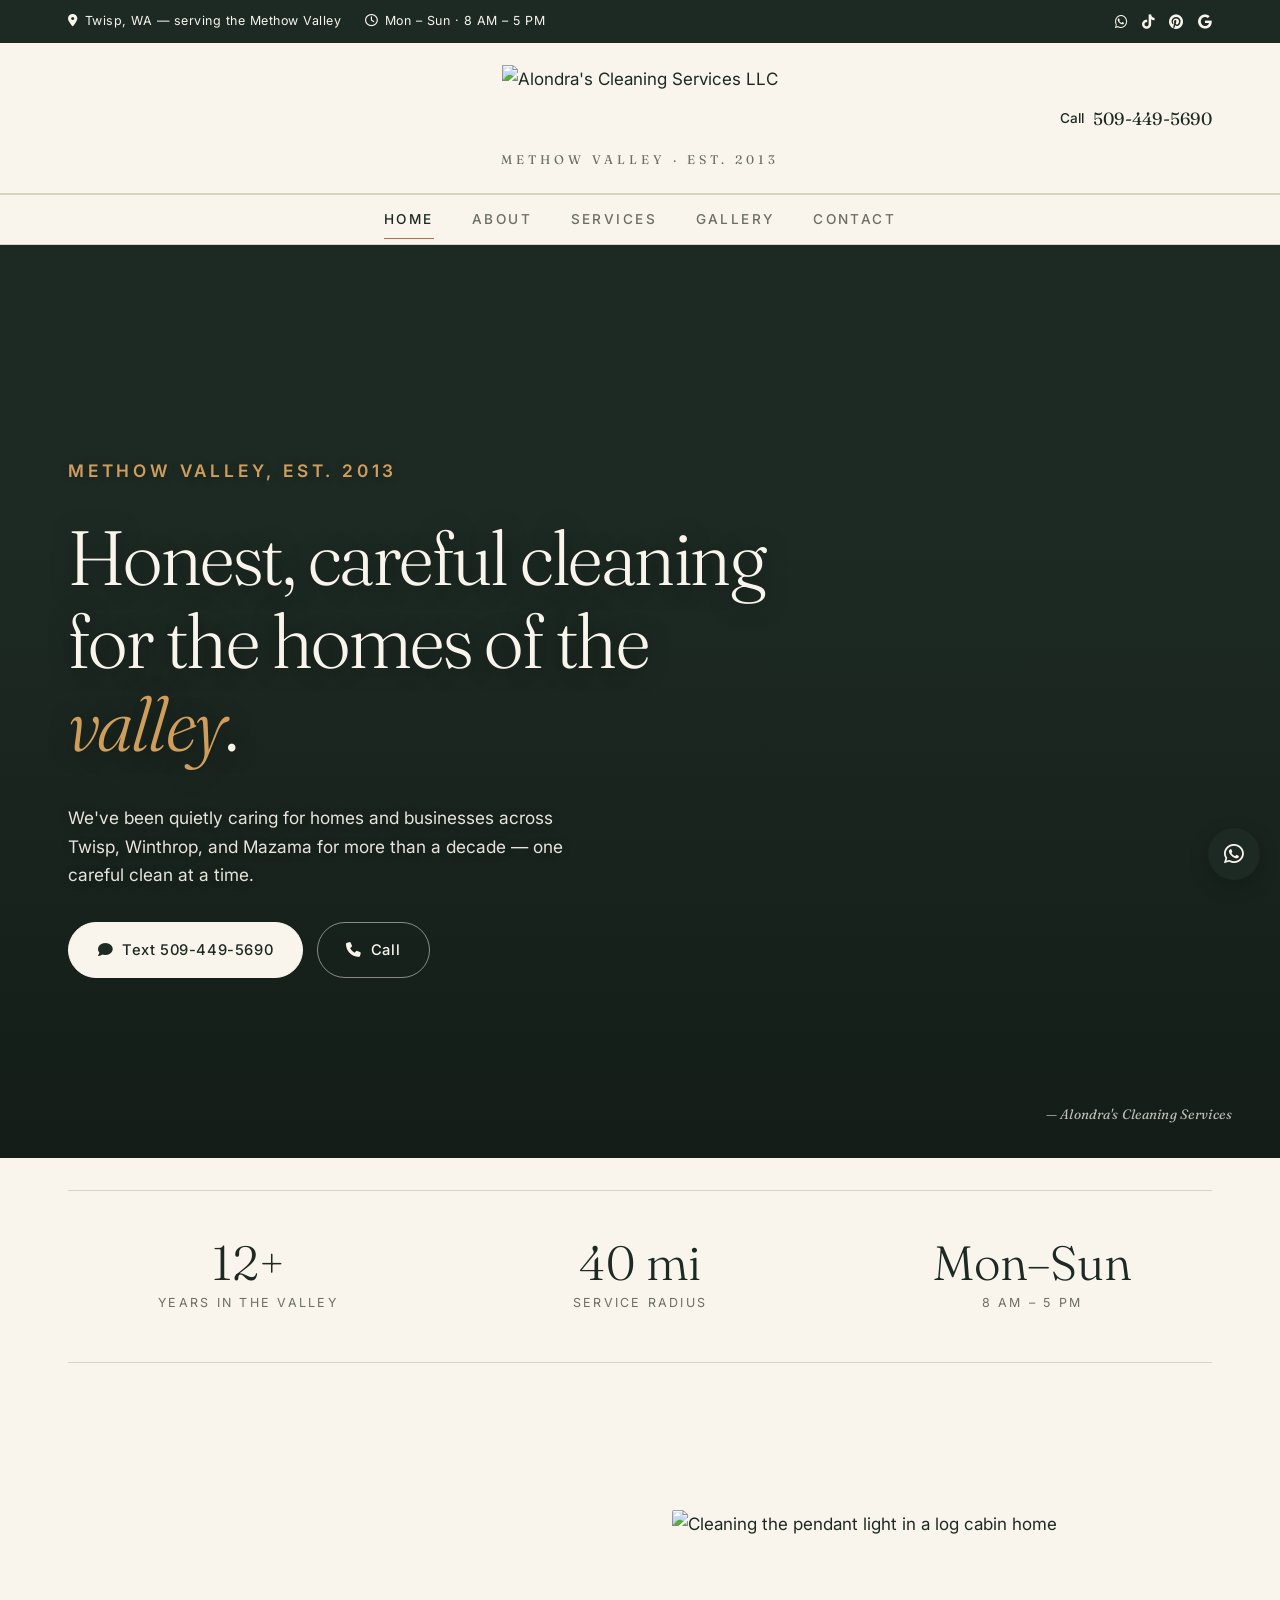
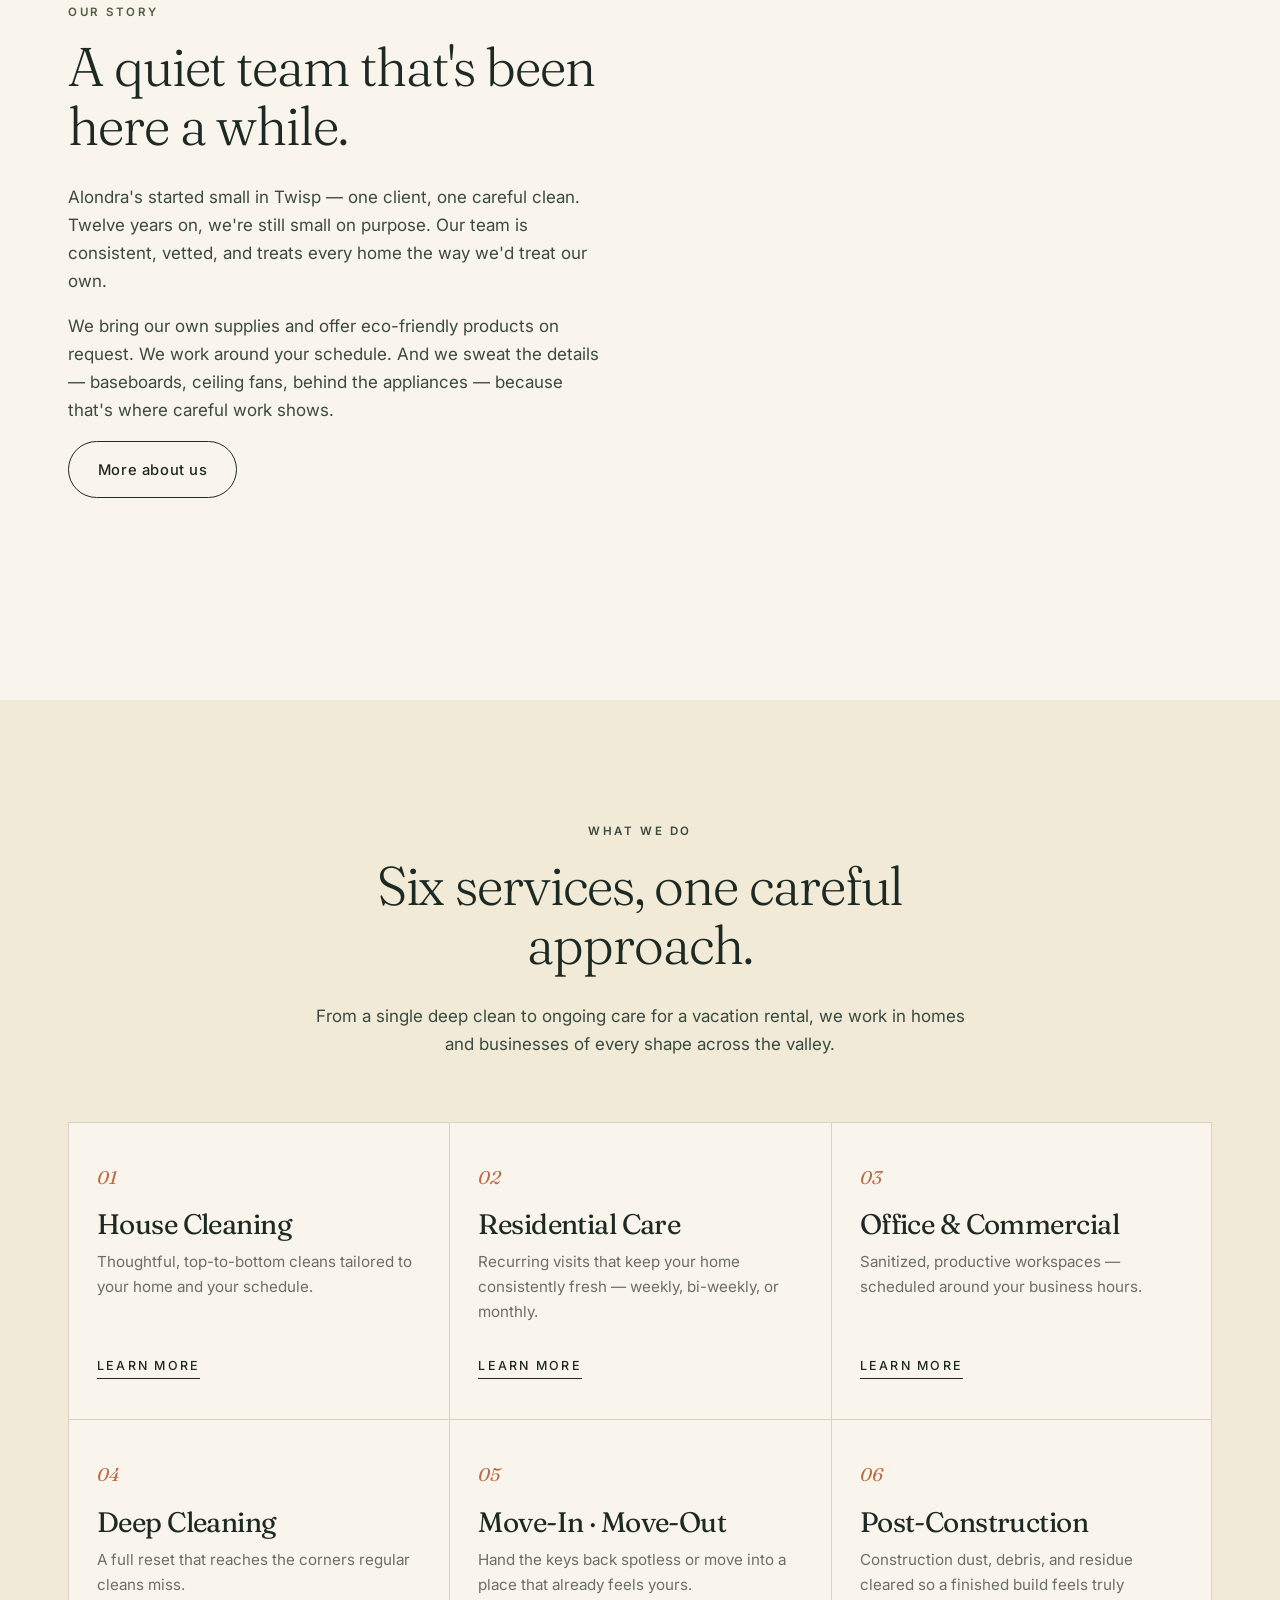
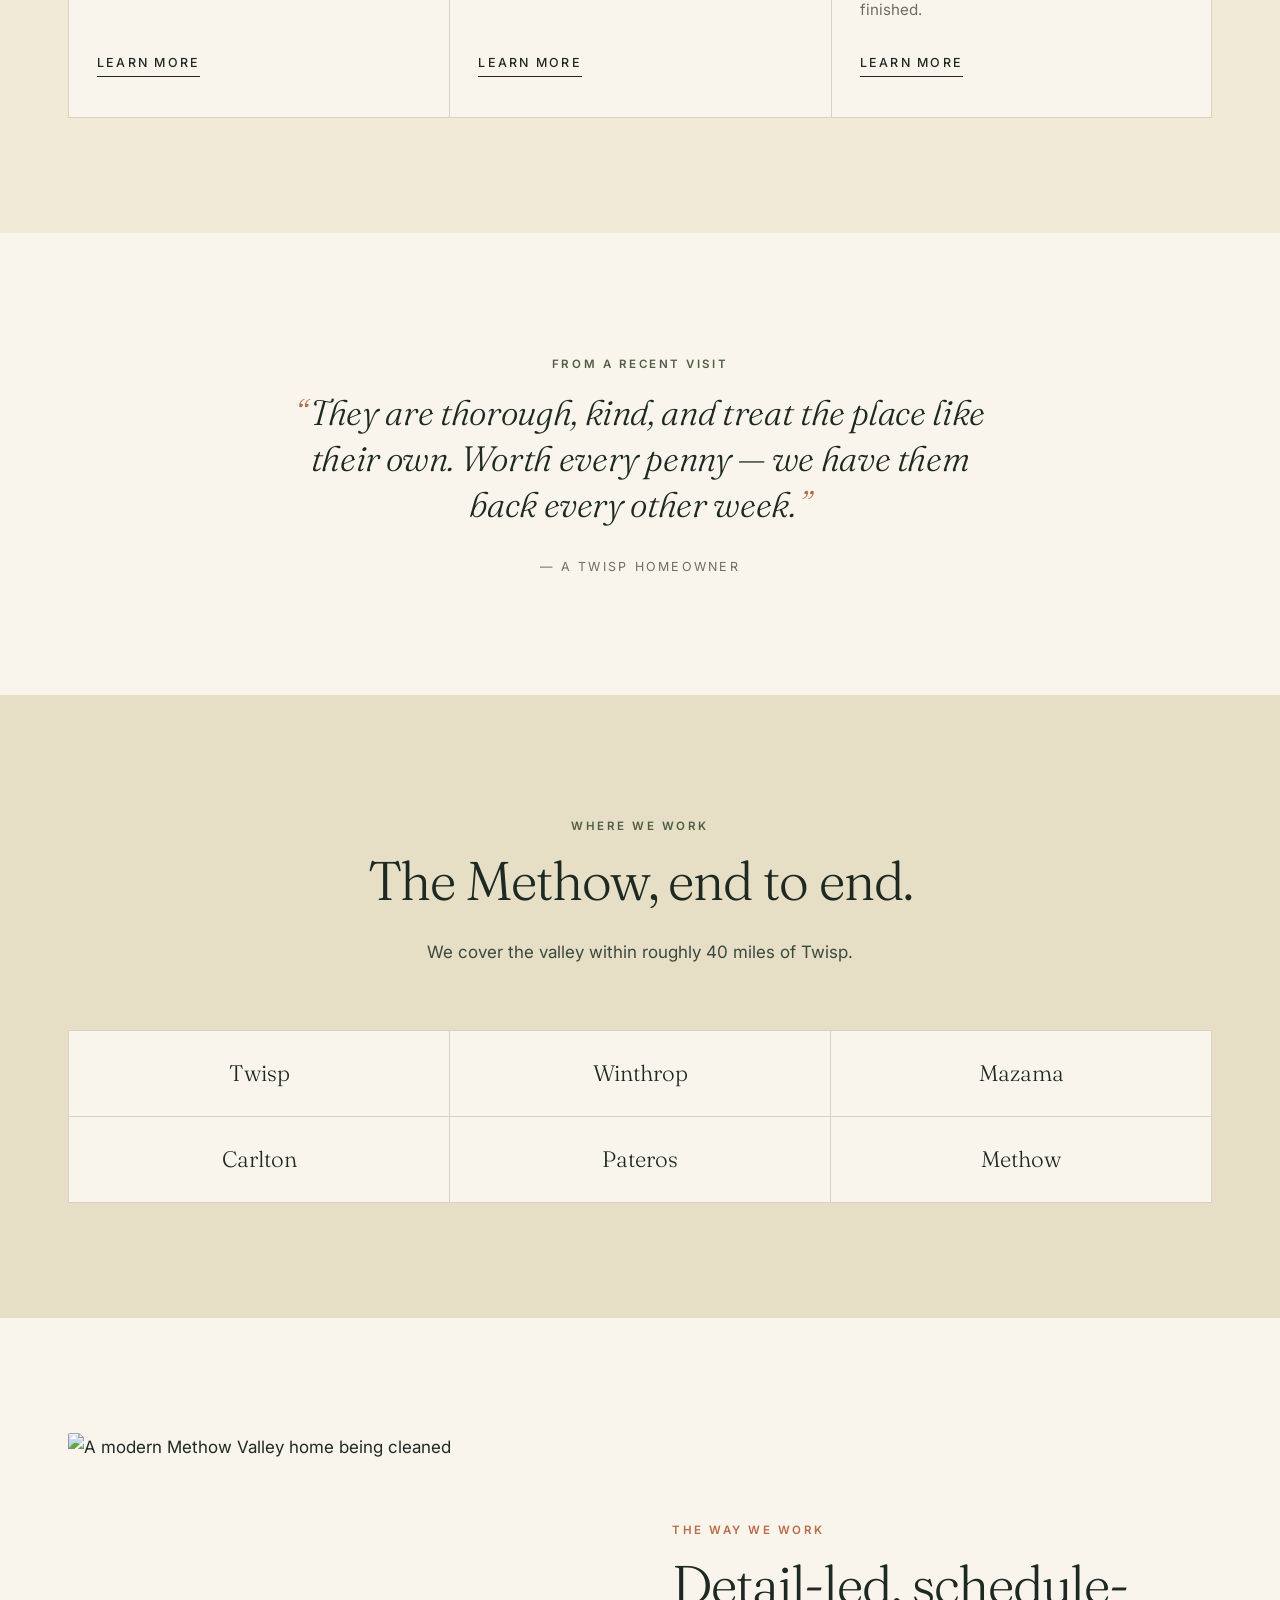
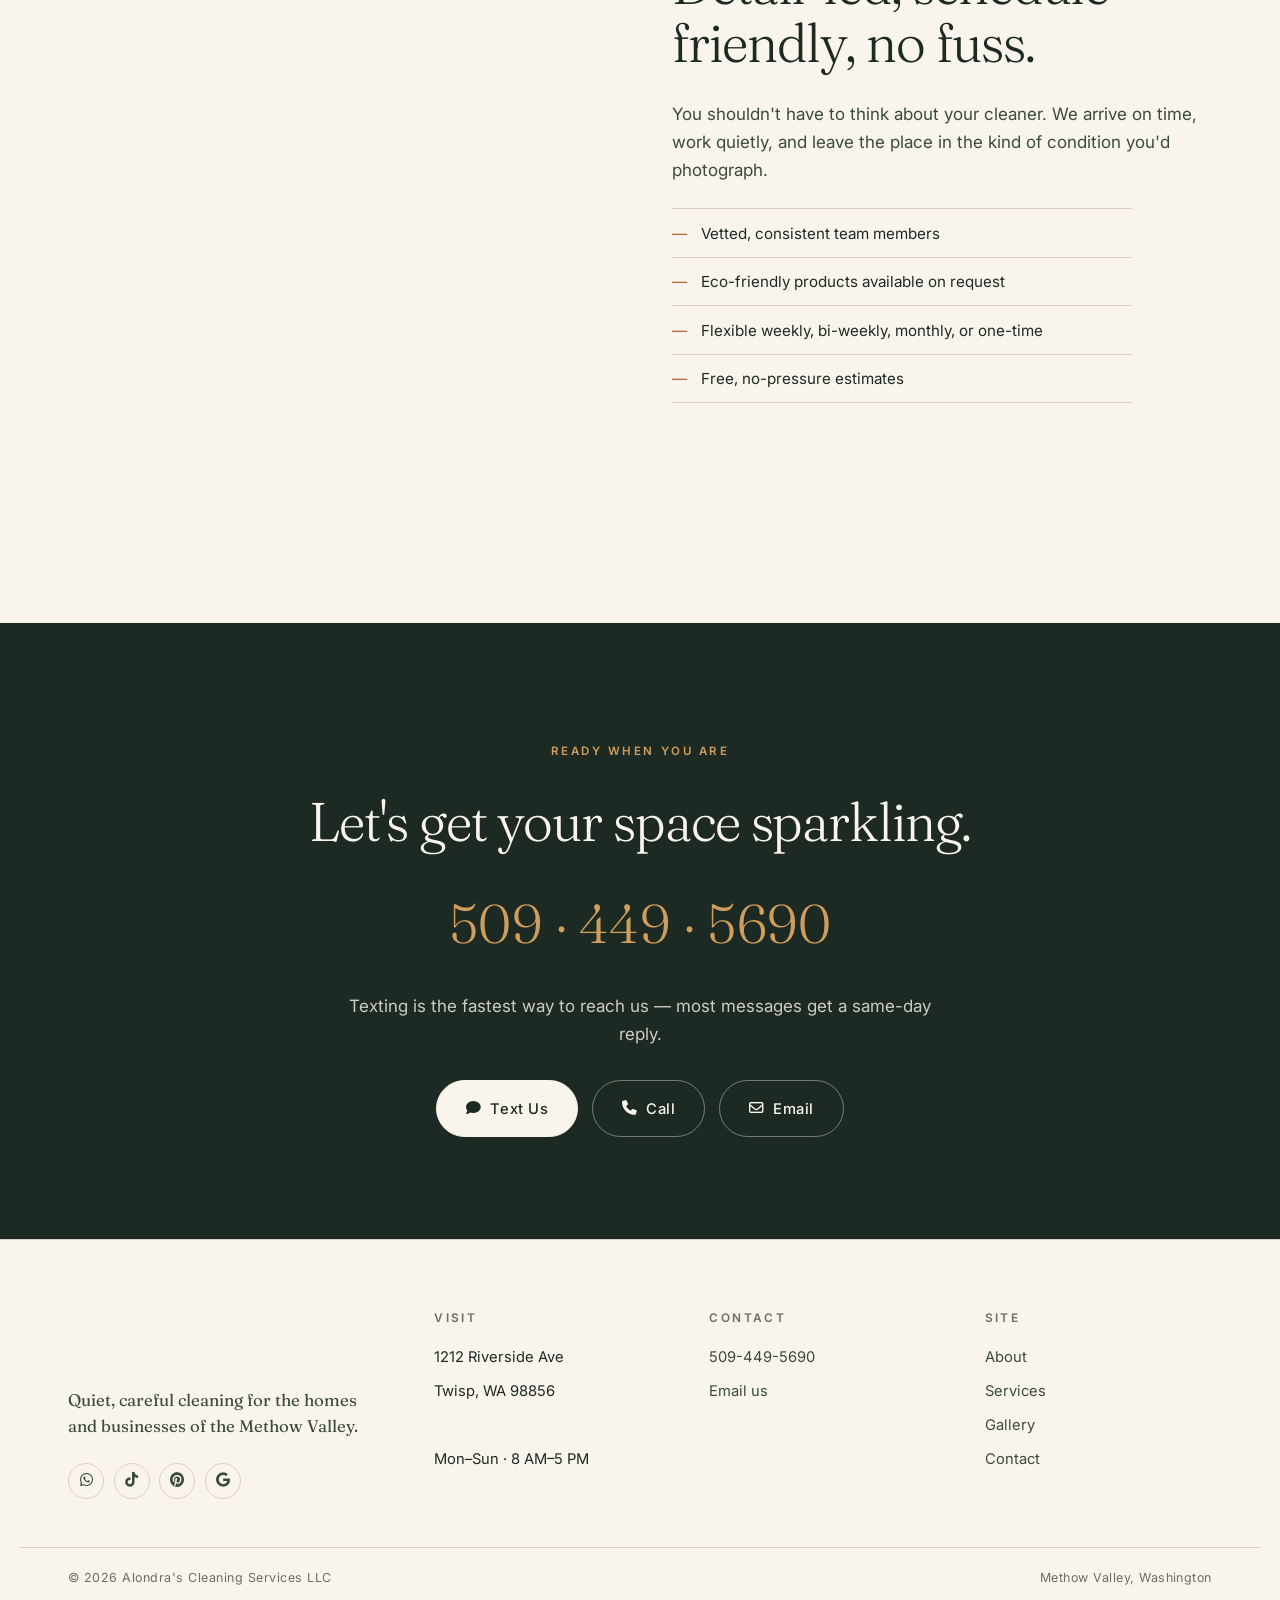
==== public/index.html @ ad59db2e "Move site output to public/ — keeps repo files (build.py, future CLAUDE.md) out of deploys" ====
<!doctype html>
<html lang="en">
<head>
  <meta charset="utf-8" />
  <meta name="viewport" content="width=device-width, initial-scale=1" />
  <title>Alondra's Cleaning Services LLC — Methow Valley</title>
  <meta name="description" content="Quiet, careful residential and commercial cleaning across the Methow Valley. Twisp, Winthrop, Mazama, Carlton." />
  <link rel="icon" type="image/webp" href="https://firebasestorage.googleapis.com/v0/b/interscopemediacrm.appspot.com/o/Clientes%2Fb03e5cfa-d159-422f-95df-f5fbe73e26fc%2Fb03e5cfa-d159-422f-95df-f5fbe73e26fc_redesLogo.webp?alt=media&token=17749670-7d78-49a3-b620-79cc10e342fc" />
  <link rel="preconnect" href="https://fonts.googleapis.com" />
  <link rel="preconnect" href="https://fonts.gstatic.com" crossorigin />
  <link href="https://fonts.googleapis.com/css2?family=Fraunces:ital,opsz,wght@0,9..144,300;0,9..144,400;0,9..144,500;1,9..144,300;1,9..144,400&family=Inter:wght@400;500;600;700&display=swap" rel="stylesheet" />
  <link rel="stylesheet" href="https://cdnjs.cloudflare.com/ajax/libs/font-awesome/6.5.1/css/all.min.css" />
  <link rel="stylesheet" href="styles.css" />
</head>
<body>

<div class="utility">
  <div class="container">
    <div class="utility-info">
      <span><i class="fa-solid fa-location-dot"></i> Twisp, WA — serving the Methow Valley</span>
      <span><i class="fa-regular fa-clock"></i> Mon – Sun · 8 AM – 5 PM</span>
    </div>
    <div class="utility-social">
      <a href="https://wa.me/+15094495690" target="_blank" rel="noopener" aria-label="WhatsApp"><i class="fa-brands fa-whatsapp"></i></a>
      <a href="https://www.tiktok.com/@alondras.cleaning1" target="_blank" rel="noopener" aria-label="TikTok"><i class="fa-brands fa-tiktok"></i></a>
      <a href="https://www.pinterest.com/alondrascleaningllc/" target="_blank" rel="noopener" aria-label="Pinterest"><i class="fa-brands fa-pinterest"></i></a>
      <a href="https://g.page/r/CdIszSM9pV25EBM/review" target="_blank" rel="noopener" aria-label="Google reviews"><i class="fa-brands fa-google"></i></a>
    </div>
  </div>
</div>

<header class="site-header">
  <div class="container">
    <div class="utility-fixed-left">
      <button class="nav-toggle" id="navToggle" aria-controls="primaryNav" aria-expanded="false">Menu</button>
    </div>
    <a class="brand" href="index.html" aria-label="Alondra's Cleaning Services LLC">
      <img src="https://firebasestorage.googleapis.com/v0/b/interscopemediacrm.appspot.com/o/Clientes%2Fb03e5cfa-d159-422f-95df-f5fbe73e26fc%2Fb03e5cfa-d159-422f-95df-f5fbe73e26fc_normalLogo.webp?alt=media&token=9a50c1b2-0d53-4738-98d7-91836d65528a" alt="Alondra's Cleaning Services LLC" />
      <span class="brand-mark">Methow Valley · Est. 2013</span>
    </a>
    <div class="utility-fixed-right">
      <a class="header-cta" href="tel:+15094495690"><span>Call</span> <span class="phone">509-449-5690</span></a>
    </div>
  </div>
</header>
<nav class="primary-nav" id="primaryNav">
  <div class="container">
    <a href="index.html" class="active">Home</a>
    <a href="about.html">About</a>
    <a href="services.html">Services</a>
    <a href="gallery.html">Gallery</a>
    <a href="contact.html">Contact</a>
  </div>
</nav>

<section class="hero" style="background-image: url('https://firebasestorage.googleapis.com/v0/b/interscopemediacrm.appspot.com/o/galleryClientes%2Fb03e5cfa-d159-422f-95df-f5fbe73e26fc%2FfotosCliente%2F0%20(20)-5369.webp?alt=media&token=8c18613b-d802-4f74-b95f-22282242a6af');">
  <div class="container">
    <p class="eyebrow">Methow Valley, est. 2013</p>
    <h1>Honest, careful cleaning for the homes of the <em>valley</em>.</h1>
    <p>We've been quietly caring for homes and businesses across Twisp, Winthrop, and Mazama for more than a decade — one careful clean at a time.</p>
    <div class="hero-actions">
      <a class="btn btn-light" href="sms:+15094495690"><i class="fa-solid fa-comment"></i> Text 509-449-5690</a>
      <a class="btn" style="background:transparent; color:var(--cream); border-color:rgba(250,245,236,0.5);" href="tel:+15094495690"><i class="fa-solid fa-phone"></i> Call</a>
    </div>
  </div>
  <div class="hero-meta">— Alondra's Cleaning Services</div>
</section>

<!-- Signals -->
<section style="padding: 2rem 0;">
  <div class="container">
    <div class="signals">
      <div class="signal"><strong>12+</strong><span>Years in the Valley</span></div>
      <div class="signal"><strong>40 mi</strong><span>Service Radius</span></div>
      <div class="signal"><strong>Mon–Sun</strong><span>8 AM – 5 PM</span></div>
    </div>
  </div>
</section>

<!-- Story / about preview -->
<section>
  <div class="container split">
    <div>
      <p class="eyebrow sage">Our Story</p>
      <h2>A quiet team that's been here a while.</h2>
      <p>Alondra's started small in Twisp — one client, one careful clean. Twelve years on, we're still small on purpose. Our team is consistent, vetted, and treats every home the way we'd treat our own.</p>
      <p>We bring our own supplies and offer eco-friendly products on request. We work around your schedule. And we sweat the details — baseboards, ceiling fans, behind the appliances — because that's where careful work shows.</p>
      <a href="about.html" class="btn btn-outline">More about us</a>
    </div>
    <div class="split-img-frame"><img src="https://firebasestorage.googleapis.com/v0/b/interscopemediacrm.appspot.com/o/galleryClientes%2Fb03e5cfa-d159-422f-95df-f5fbe73e26fc%2FfotosCliente%2F0%20(18)-638.webp?alt=media&token=b5a68c47-2650-40fa-bb8a-2a50a8826562" alt="Cleaning the pendant light in a log cabin home" /></div>
  </div>
</section>

<!-- Services -->
<section class="paper">
  <div class="container">
    <div class="section-intro">
      <p class="eyebrow">What We Do</p>
      <h2>Six services, one careful approach.</h2>
      <p>From a single deep clean to ongoing care for a vacation rental, we work in homes and businesses of every shape across the valley.</p>
    </div>
    <div class="services-list">
      <a href="services.html" class="service-tile">
        <span class="num">01</span>
        <h3>House Cleaning</h3>
        <p>Thoughtful, top-to-bottom cleans tailored to your home and your schedule.</p>
        <span class="more">Learn more</span>
      </a>
      <a href="services.html" class="service-tile">
        <span class="num">02</span>
        <h3>Residential Care</h3>
        <p>Recurring visits that keep your home consistently fresh — weekly, bi-weekly, or monthly.</p>
        <span class="more">Learn more</span>
      </a>
      <a href="services.html" class="service-tile">
        <span class="num">03</span>
        <h3>Office & Commercial</h3>
        <p>Sanitized, productive workspaces — scheduled around your business hours.</p>
        <span class="more">Learn more</span>
      </a>
      <a href="services.html" class="service-tile">
        <span class="num">04</span>
        <h3>Deep Cleaning</h3>
        <p>A full reset that reaches the corners regular cleans miss.</p>
        <span class="more">Learn more</span>
      </a>
      <a href="services.html" class="service-tile">
        <span class="num">05</span>
        <h3>Move-In · Move-Out</h3>
        <p>Hand the keys back spotless or move into a place that already feels yours.</p>
        <span class="more">Learn more</span>
      </a>
      <a href="services.html" class="service-tile">
        <span class="num">06</span>
        <h3>Post-Construction</h3>
        <p>Construction dust, debris, and residue cleared so a finished build feels truly finished.</p>
        <span class="more">Learn more</span>
      </a>
    </div>
  </div>
</section>

<!-- Quote -->
<section>
  <div class="container quote">
    <p class="eyebrow sage">From a recent visit</p>
    <blockquote>They are thorough, kind, and treat the place like their own. Worth every penny — we have them back every other week.</blockquote>
    <cite>— a Twisp homeowner</cite>
  </div>
</section>

<!-- Service area -->
<section class="paper-dark">
  <div class="container">
    <div class="section-intro">
      <p class="eyebrow sage">Where We Work</p>
      <h2>The Methow, end to end.</h2>
      <p>We cover the valley within roughly 40 miles of Twisp.</p>
    </div>
    <div class="area-grid"><div class="area-cell">Twisp</div><div class="area-cell">Winthrop</div><div class="area-cell">Mazama</div><div class="area-cell">Carlton</div><div class="area-cell">Pateros</div><div class="area-cell">Methow</div></div>
  </div>
</section>

<!-- Featured photo / second story -->
<section>
  <div class="container split reverse">
    <div>
      <p class="eyebrow">The Way We Work</p>
      <h2>Detail-led, schedule-friendly, no fuss.</h2>
      <p>You shouldn't have to think about your cleaner. We arrive on time, work quietly, and leave the place in the kind of condition you'd photograph.</p>
      <ul class="checks">
        <li>Vetted, consistent team members</li>
        <li>Eco-friendly products available on request</li>
        <li>Flexible weekly, bi-weekly, monthly, or one-time</li>
        <li>Free, no-pressure estimates</li>
      </ul>
    </div>
    <div class="split-img-frame"><img src="https://firebasestorage.googleapis.com/v0/b/interscopemediacrm.appspot.com/o/galleryClientes%2Fb03e5cfa-d159-422f-95df-f5fbe73e26fc%2FfotosCliente%2F0%20(17)-9754.webp?alt=media&token=aaf931bf-929a-40b3-9866-1ad9110e5b53" alt="A modern Methow Valley home being cleaned" /></div>
  </div>
</section>


<section class="cta-band">
  <div class="container">
    <p class="eyebrow" style="color:var(--tan);">Ready when you are</p>
    <h2>Let's get your space sparkling.</h2>
    <a class="phone-large" href="tel:+15094495690">509 · 449 · 5690</a>
    <p>Texting is the fastest way to reach us — most messages get a same-day reply.</p>
    <div style="display:flex; gap:0.85rem; justify-content:center; flex-wrap:wrap;">
      <a class="btn btn-light" href="sms:+15094495690"><i class="fa-solid fa-comment"></i> Text Us</a>
      <a class="btn" style="background:transparent; color:var(--cream); border-color:rgba(250,245,236,0.4);" href="tel:+15094495690"><i class="fa-solid fa-phone"></i> Call</a>
      <a class="btn" style="background:transparent; color:var(--cream); border-color:rgba(250,245,236,0.4);" href="contact.html"><i class="fa-regular fa-envelope"></i> Email</a>
    </div>
  </div>
</section>

<footer class="site-footer">
  <div class="container footer-top">
    <div class="footer-brand">
      <img src="https://firebasestorage.googleapis.com/v0/b/interscopemediacrm.appspot.com/o/Clientes%2Fb03e5cfa-d159-422f-95df-f5fbe73e26fc%2Fb03e5cfa-d159-422f-95df-f5fbe73e26fc_normalLogo.webp?alt=media&token=9a50c1b2-0d53-4738-98d7-91836d65528a" alt="" />
      <p>Quiet, careful cleaning for the homes and businesses of the Methow Valley.</p>
      <div class="socials">
        <a href="https://wa.me/+15094495690" aria-label="WhatsApp"><i class="fa-brands fa-whatsapp"></i></a>
        <a href="https://www.tiktok.com/@alondras.cleaning1" aria-label="TikTok"><i class="fa-brands fa-tiktok"></i></a>
        <a href="https://www.pinterest.com/alondrascleaningllc/" aria-label="Pinterest"><i class="fa-brands fa-pinterest"></i></a>
        <a href="https://g.page/r/CdIszSM9pV25EBM/review" aria-label="Google"><i class="fa-brands fa-google"></i></a>
      </div>
    </div>
    <div>
      <h4>Visit</h4>
      <ul>
        <li>1212 Riverside Ave</li>
        <li>Twisp, WA 98856</li>
        <li>&nbsp;</li>
        <li>Mon–Sun · 8 AM–5 PM</li>
      </ul>
    </div>
    <div>
      <h4>Contact</h4>
      <ul>
        <li><a href="tel:+15094495690">509-449-5690</a></li>
        <li><a href="mailto:alondrascleaningservicesllc@gmail.com">Email us</a></li>
      </ul>
    </div>
    <div>
      <h4>Site</h4>
      <ul>
        <li><a href="about.html">About</a></li>
        <li><a href="services.html">Services</a></li>
        <li><a href="gallery.html">Gallery</a></li>
        <li><a href="contact.html">Contact</a></li>
      </ul>
    </div>
  </div>
  <div class="container footer-bottom">
    <span>© <span id="yr"></span> Alondra's Cleaning Services LLC</span>
    <span>Methow Valley, Washington</span>
  </div>
</footer>
<a class="fab" href="https://wa.me/+15094495690" target="_blank" rel="noopener" aria-label="WhatsApp"><i class="fa-brands fa-whatsapp"></i></a>
<script src="script.js"></script>
</body>
</html>
---- public/styles.css ----
:root {
  --cream: #faf5ec;
  --paper: #f1ead7;
  --paper-dark: #e6dec5;
  --ink: #1d2a23;
  --ink-soft: #3a4a3f;
  --muted: #6b6f63;
  --sage: #6b7c5f;
  --sage-dark: #4f5e45;
  --clay: #b86c47;
  --clay-dark: #9a563a;
  --tan: #cf9e5d;
  --rule: #d8d2c2;
  --white: #ffffff;
  --max: 1240px;
  --gutter: clamp(1.25rem, 4vw, 3rem);
}

* { box-sizing: border-box; }
html { scroll-behavior: smooth; }
body {
  margin: 0;
  font-family: 'Inter', system-ui, -apple-system, sans-serif;
  color: var(--ink);
  background: var(--cream);
  line-height: 1.65;
  -webkit-font-smoothing: antialiased;
  font-size: 17px;
  overflow-x: hidden;
}
img { max-width: 100%; display: block; }
a { color: var(--ink); text-decoration: none; transition: color 0.2s; }
a:hover { color: var(--clay); }

h1, h2, h3, h4 {
  font-family: 'Fraunces', 'Georgia', serif;
  font-weight: 400;
  font-style: normal;
  color: var(--ink);
  line-height: 1.08;
  letter-spacing: -0.02em;
  margin: 0 0 0.5em;
  font-variation-settings: "SOFT" 30, "WONK" 0;
}
h1 { font-size: clamp(2.4rem, 6vw, 5rem); font-weight: 300; }
h2 { font-size: clamp(2rem, 4.5vw, 3.4rem); font-weight: 300; }
h3 { font-size: clamp(1.4rem, 2.2vw, 1.85rem); font-weight: 400; }
p { margin: 0 0 1em; color: var(--ink-soft); max-width: 62ch; }

.container {
  max-width: var(--max);
  margin: 0 auto;
  padding: 0 var(--gutter);
}

.eyebrow {
  display: inline-block;
  text-transform: uppercase;
  letter-spacing: 0.22em;
  font-size: 0.72rem;
  font-weight: 600;
  color: var(--clay);
  margin-bottom: 1rem;
}
.eyebrow.sage { color: var(--sage-dark); }
.divider {
  width: 48px; height: 1px;
  background: var(--ink);
  margin: 1rem 0 1.5rem;
}
.divider.center { margin-left: auto; margin-right: auto; }

/* Buttons */
.btn {
  display: inline-flex;
  align-items: center;
  gap: 0.55rem;
  padding: 0.95rem 1.8rem;
  border-radius: 999px;
  font-weight: 500;
  font-size: 0.92rem;
  letter-spacing: 0.04em;
  border: 1px solid transparent;
  cursor: pointer;
  transition: all 0.2s ease;
  white-space: nowrap;
  font-family: inherit;
}
.btn-ink { background: var(--ink); color: var(--cream); border-color: var(--ink); }
.btn-ink:hover { background: var(--clay); border-color: var(--clay); color: var(--cream); transform: translateY(-1px); }
.btn-outline { background: transparent; color: var(--ink); border-color: var(--ink); }
.btn-outline:hover { background: var(--ink); color: var(--cream); }
.btn-light { background: var(--cream); color: var(--ink); border-color: var(--cream); }
.btn-light:hover { background: transparent; color: var(--cream); border-color: var(--cream); }

/* Top utility bar */
.utility {
  background: var(--ink);
  color: var(--cream);
  font-size: 0.78rem;
  letter-spacing: 0.04em;
}
.utility .container {
  display: flex;
  justify-content: space-between;
  align-items: center;
  padding-top: 0.6rem;
  padding-bottom: 0.6rem;
  flex-wrap: wrap;
  gap: 0.75rem;
}
.utility a { color: var(--cream); }
.utility a:hover { color: var(--tan); }
.utility-info { display: flex; gap: 1.5rem; flex-wrap: wrap; }
.utility-info span { display: inline-flex; align-items: center; gap: 0.45rem; }
.utility-social { display: flex; gap: 0.85rem; align-items: center; }
.utility-social a { font-size: 0.9rem; color: var(--cream); }
.utility-social a:hover { color: var(--tan); }

/* Header — centered logo */
.site-header {
  background: var(--cream);
  border-bottom: 1px solid var(--rule);
}
.site-header .container {
  display: grid;
  grid-template-columns: 1fr auto 1fr;
  align-items: center;
  padding-top: 1.4rem;
  padding-bottom: 1.4rem;
  gap: 1.5rem;
}
.brand {
  grid-column: 2;
  display: flex;
  flex-direction: column;
  align-items: center;
  gap: 0.4rem;
}
.brand img { height: 78px; width: auto; }
.brand-mark {
  font-family: 'Fraunces', serif;
  font-size: 0.78rem;
  letter-spacing: 0.32em;
  text-transform: uppercase;
  color: var(--muted);
  font-weight: 400;
}
.utility-fixed-left { grid-column: 1; }
.utility-fixed-right { grid-column: 3; justify-self: end; }
.utility-fixed-left .nav-toggle,
.utility-fixed-right .header-cta {
  font-size: 0.85rem;
}
.header-cta {
  display: inline-flex;
  align-items: center;
  gap: 0.5rem;
  font-weight: 500;
  letter-spacing: 0.02em;
}
.header-cta .phone {
  font-family: 'Fraunces', serif;
  font-size: 1.1rem;
  font-weight: 400;
}

.primary-nav {
  border-top: 1px solid var(--rule);
  border-bottom: 1px solid var(--rule);
  background: var(--cream);
}
.primary-nav .container {
  display: flex;
  justify-content: center;
  gap: 2.4rem;
  padding-top: 0.85rem;
  padding-bottom: 0.85rem;
  flex-wrap: wrap;
}
.primary-nav a {
  font-size: 0.85rem;
  letter-spacing: 0.18em;
  text-transform: uppercase;
  color: var(--muted);
  font-weight: 500;
  position: relative;
}
.primary-nav a:hover,
.primary-nav a.active { color: var(--ink); }
.primary-nav a.active::after {
  content: "";
  position: absolute;
  left: 0; right: 0; bottom: -8px;
  height: 1px;
  background: var(--clay);
}

.nav-toggle {
  display: none;
  background: none;
  border: 1px solid var(--ink);
  padding: 0.5rem 0.9rem;
  border-radius: 999px;
  font-size: 0.78rem;
  letter-spacing: 0.12em;
  text-transform: uppercase;
  cursor: pointer;
  font-family: inherit;
  color: var(--ink);
  align-self: center;
}

@media (max-width: 800px) {
  .site-header .container {
    grid-template-columns: 1fr auto 1fr;
    gap: 0.6rem;
    padding-top: 1rem; padding-bottom: 1rem;
  }
  .brand img { height: 56px; }
  .brand-mark { font-size: 0.62rem; letter-spacing: 0.2em; }
  .utility-fixed-right { display: none; }
  .nav-toggle { display: inline-block; justify-self: start; }
  .primary-nav { display: none; }
  .primary-nav.open { display: block; }
  .primary-nav .container { flex-direction: column; gap: 0; padding: 0; }
  .primary-nav a { padding: 1rem var(--gutter); border-bottom: 1px solid var(--rule); width: 100%; text-align: center; }
  .primary-nav a.active::after { display: none; }
  .utility-info { gap: 0.9rem; font-size: 0.72rem; }
}

/* HERO */
.hero {
  position: relative;
  min-height: 78vh;
  background: var(--ink) center/cover no-repeat;
  color: var(--cream);
  display: flex;
  align-items: flex-end;
  overflow: hidden;
}
.hero::before {
  content: "";
  position: absolute;
  inset: 0;
  background: linear-gradient(180deg, transparent 30%, rgba(15, 22, 17, 0.65) 100%);
}
.hero .container {
  position: relative;
  z-index: 1;
  padding-top: 6rem;
  padding-bottom: 4rem;
  width: 100%;
}
.hero h1 {
  color: var(--cream);
  max-width: 16ch;
  font-weight: 300;
  text-shadow: 0 2px 24px rgba(0,0,0,0.35);
}
.hero h1 em {
  font-style: italic;
  color: var(--tan);
  font-weight: 300;
}
.hero p {
  color: rgba(250, 245, 236, 0.92);
  max-width: 540px;
  margin-bottom: 2rem;
  font-size: 1.08rem;
  text-shadow: 0 1px 10px rgba(0,0,0,0.25);
}
.hero .eyebrow {
  color: var(--tan);
}
.hero-actions { display: flex; gap: 0.85rem; flex-wrap: wrap; }
.hero-meta {
  position: absolute;
  bottom: 2rem;
  right: var(--gutter);
  font-size: 0.76rem;
  color: rgba(250, 245, 236, 0.75);
  letter-spacing: 0.16em;
  text-transform: uppercase;
  z-index: 1;
  text-align: right;
  font-style: italic;
  font-family: 'Fraunces', serif;
  text-transform: none;
  letter-spacing: 0.01em;
  font-size: 0.85rem;
}

/* Page banner (inner pages) */
.page-hero {
  position: relative;
  min-height: 320px;
  background: var(--ink) center/cover no-repeat;
  color: var(--cream);
  display: flex;
  align-items: center;
  padding: 5rem 0 4rem;
}
.page-hero::before {
  content: "";
  position: absolute;
  inset: 0;
  background: linear-gradient(180deg, rgba(15,22,17,0.55), rgba(15,22,17,0.7));
}
.page-hero .container { position: relative; z-index: 1; text-align: center; }
.page-hero h1 { color: var(--cream); font-weight: 300; }
.page-hero .crumb { color: rgba(250,245,236,0.85); letter-spacing: 0.14em; text-transform: uppercase; font-size: 0.72rem; }
.page-hero .crumb a { color: rgba(250,245,236,0.85); }
.page-hero .crumb a:hover { color: var(--tan); }
.page-hero .sep { color: var(--tan); margin: 0 0.55rem; }

/* Sections */
section { padding: clamp(4rem, 9vw, 8rem) 0; }
section.paper { background: var(--paper); }
section.paper-dark { background: var(--paper-dark); }
section.ink { background: var(--ink); color: var(--cream); }
section.ink h1, section.ink h2, section.ink h3 { color: var(--cream); }
section.ink p { color: rgba(250, 245, 236, 0.85); }
section.ink .eyebrow { color: var(--tan); }
section.ink a { color: var(--tan); }

.section-intro {
  text-align: center;
  max-width: 720px;
  margin: 0 auto 4rem;
}
.section-intro p { margin-left: auto; margin-right: auto; color: var(--ink-soft); }

/* "Built for the valley" stats / signal strip */
.signals {
  display: grid;
  grid-template-columns: repeat(3, 1fr);
  gap: 2rem;
  text-align: center;
  border-top: 1px solid var(--rule);
  border-bottom: 1px solid var(--rule);
  padding: 3rem 0;
}
.signal strong {
  display: block;
  font-family: 'Fraunces', serif;
  font-size: clamp(2.4rem, 4vw, 3rem);
  font-weight: 300;
  color: var(--ink);
  line-height: 1;
  margin-bottom: 0.4rem;
}
.signal span {
  display: block;
  font-size: 0.78rem;
  letter-spacing: 0.18em;
  text-transform: uppercase;
  color: var(--muted);
}
@media (max-width: 700px) { .signals { grid-template-columns: 1fr; gap: 2rem; padding: 2rem 0; } }

/* Two-column with image */
.split {
  display: grid;
  grid-template-columns: 1fr 1fr;
  gap: clamp(2rem, 5vw, 5rem);
  align-items: center;
}
.split.reverse > :first-child { order: 2; }
.split img { border-radius: 2px; width: 100%; height: 100%; object-fit: cover; aspect-ratio: 4/5; }
.split .split-img-frame {
  position: relative;
  aspect-ratio: 4/5;
  overflow: hidden;
}
.split .split-img-frame::after {
  content: "";
  position: absolute;
  inset: -1px;
  border: 1px solid var(--rule);
  pointer-events: none;
}
@media (max-width: 800px) {
  .split { grid-template-columns: 1fr; gap: 2.5rem; }
  .split.reverse > :first-child { order: 0; }
  .split img, .split .split-img-frame { aspect-ratio: 4/3; }
}

ul.checks { list-style: none; padding: 0; margin: 1.5rem 0; max-width: 460px; }
ul.checks li {
  padding: 0.7rem 0;
  border-top: 1px solid var(--rule);
  display: flex;
  gap: 0.85rem;
  align-items: baseline;
  color: var(--ink);
  font-size: 0.95rem;
}
ul.checks li:last-child { border-bottom: 1px solid var(--rule); }
ul.checks li::before {
  content: "—";
  color: var(--clay);
  font-weight: 500;
}

/* Services list (homepage preview) */
.services-list {
  display: grid;
  grid-template-columns: repeat(3, 1fr);
  gap: 0;
}
@media (max-width: 900px) { .services-list { grid-template-columns: repeat(2, 1fr); } }
@media (max-width: 600px) { .services-list { grid-template-columns: 1fr; } }
.service-tile {
  padding: 2.5rem 1.75rem;
  border-top: 1px solid var(--rule);
  border-left: 1px solid var(--rule);
  display: flex;
  flex-direction: column;
  background: var(--cream);
  transition: background 0.2s;
}
.service-tile:hover { background: var(--paper); }
.services-list .service-tile:nth-child(3n) { border-right: 1px solid var(--rule); }
.services-list .service-tile:nth-last-child(-n+3) { border-bottom: 1px solid var(--rule); }
@media (max-width: 900px) {
  .services-list .service-tile:nth-child(3n) { border-right: 0; }
  .services-list .service-tile:nth-child(2n) { border-right: 1px solid var(--rule); }
  .services-list .service-tile:nth-last-child(-n+3) { border-bottom: 0; }
  .services-list .service-tile:nth-last-child(-n+2) { border-bottom: 1px solid var(--rule); }
}
@media (max-width: 600px) {
  .services-list .service-tile { border-right: 1px solid var(--rule) !important; border-bottom: 0 !important; }
  .services-list .service-tile:last-child { border-bottom: 1px solid var(--rule) !important; }
}
.service-tile h3 { color: var(--ink); margin-bottom: 0.6rem; }
.service-tile p { font-size: 0.95rem; color: var(--muted); flex: 1; }
.service-tile .num {
  font-family: 'Fraunces', serif;
  font-style: italic;
  font-size: 1.15rem;
  color: var(--clay);
  margin-bottom: 1rem;
  display: block;
}
.service-tile .more {
  margin-top: 1rem;
  font-size: 0.78rem;
  letter-spacing: 0.18em;
  text-transform: uppercase;
  color: var(--ink);
  border-bottom: 1px solid var(--ink);
  padding-bottom: 2px;
  align-self: flex-start;
  font-weight: 500;
}
.service-tile .more:hover { color: var(--clay); border-color: var(--clay); }

/* Service detail rows (services page) */
.service-row {
  display: grid;
  grid-template-columns: 1fr 1fr;
  gap: clamp(2rem, 6vw, 6rem);
  align-items: center;
  padding: clamp(3rem, 6vw, 5rem) 0;
  border-bottom: 1px solid var(--rule);
}
.service-row:last-child { border-bottom: 0; }
.service-row:nth-child(even) > .service-row-img { order: 2; }
.service-row .service-row-img {
  aspect-ratio: 4/5;
  overflow: hidden;
}
.service-row .service-row-img img { width: 100%; height: 100%; object-fit: cover; }
.service-row .num {
  font-family: 'Fraunces', serif;
  font-style: italic;
  font-size: 1.1rem;
  color: var(--clay);
  letter-spacing: 0.06em;
}
@media (max-width: 800px) {
  .service-row { grid-template-columns: 1fr; gap: 2rem; }
  .service-row:nth-child(even) > .service-row-img { order: 0; }
  .service-row .service-row-img { aspect-ratio: 4/3; }
}

/* Service area (towns we serve) */
.area-grid {
  display: grid;
  grid-template-columns: repeat(3, 1fr);
  gap: 1px;
  background: var(--rule);
  border: 1px solid var(--rule);
}
@media (max-width: 700px) { .area-grid { grid-template-columns: repeat(2, 1fr); } }
.area-cell {
  background: var(--cream);
  padding: 1.5rem 1rem;
  text-align: center;
  font-family: 'Fraunces', serif;
  font-size: 1.4rem;
  font-weight: 300;
}

/* Pull quote / testimonial */
.quote {
  text-align: center;
  max-width: 820px;
  margin: 0 auto;
}
.quote blockquote {
  font-family: 'Fraunces', serif;
  font-weight: 300;
  font-size: clamp(1.5rem, 3vw, 2.2rem);
  line-height: 1.3;
  color: var(--ink);
  margin: 0 0 1.5rem;
  letter-spacing: -0.01em;
  font-style: italic;
}
.quote blockquote::before { content: "\201C"; color: var(--clay); margin-right: 0.1em; }
.quote blockquote::after  { content: "\201D"; color: var(--clay); margin-left: 0.1em; }
.quote cite {
  font-style: normal;
  font-size: 0.78rem;
  letter-spacing: 0.18em;
  text-transform: uppercase;
  color: var(--muted);
}

/* CTA band */
.cta-band {
  text-align: center;
  background: var(--ink);
  color: var(--cream);
  padding: clamp(4rem, 8vw, 7rem) 0;
}
.cta-band h2 { color: var(--cream); max-width: 22ch; margin-left: auto; margin-right: auto; font-weight: 300; }
.cta-band p { color: rgba(250,245,236,0.8); max-width: 56ch; margin: 1rem auto 2rem; }
.cta-band .phone-large {
  display: block;
  font-family: 'Fraunces', serif;
  font-size: clamp(2rem, 5vw, 3.4rem);
  color: var(--tan);
  margin: 1.5rem 0;
  font-weight: 300;
  letter-spacing: 0.01em;
}
.cta-band .phone-large:hover { color: var(--cream); }

/* Gallery */
.gallery-grid {
  display: grid;
  grid-template-columns: repeat(12, 1fr);
  gap: 0.85rem;
}
.gallery-grid figure {
  margin: 0;
  overflow: hidden;
  background: var(--paper);
}
.gallery-grid figure img {
  width: 100%;
  height: 100%;
  object-fit: cover;
  transition: transform 0.5s ease;
}
.gallery-grid figure:hover img { transform: scale(1.04); }
.g-1 { grid-column: span 7; aspect-ratio: 4/3; }
.g-2 { grid-column: span 5; aspect-ratio: 4/5; }
.g-3 { grid-column: span 5; aspect-ratio: 4/5; }
.g-4 { grid-column: span 7; aspect-ratio: 4/3; }
.g-5 { grid-column: span 4; aspect-ratio: 1; }
.g-6 { grid-column: span 4; aspect-ratio: 1; }
.g-7 { grid-column: span 4; aspect-ratio: 1; }
.g-8 { grid-column: span 6; aspect-ratio: 4/3; }
.g-9 { grid-column: span 6; aspect-ratio: 4/3; }
@media (max-width: 800px) {
  .gallery-grid { grid-template-columns: repeat(2, 1fr); }
  .g-1, .g-2, .g-3, .g-4, .g-5, .g-6, .g-7, .g-8, .g-9 { grid-column: span 1; aspect-ratio: 1; }
  .g-1, .g-4 { grid-column: span 2; aspect-ratio: 4/3; }
}

/* Contact */
.contact-grid {
  display: grid;
  grid-template-columns: 1fr 1.2fr;
  gap: clamp(2rem, 5vw, 5rem);
}
@media (max-width: 800px) { .contact-grid { grid-template-columns: 1fr; } }
.contact-side h3 { font-weight: 400; }
.contact-side dl { margin: 1.5rem 0 0; }
.contact-side dt {
  font-size: 0.74rem;
  letter-spacing: 0.2em;
  text-transform: uppercase;
  color: var(--muted);
  margin-bottom: 0.3rem;
  margin-top: 1.4rem;
}
.contact-side dt:first-of-type { margin-top: 0; }
.contact-side dd {
  margin: 0;
  font-family: 'Fraunces', serif;
  font-size: 1.2rem;
  font-weight: 300;
}
.contact-side dd a { border-bottom: 1px solid var(--rule); }
.contact-side dd a:hover { border-color: var(--clay); color: var(--clay); }

form.contact-form {
  background: var(--cream);
  padding: 2.25rem;
  border: 1px solid var(--rule);
}
form.contact-form .row { display: grid; grid-template-columns: 1fr 1fr; gap: 1rem; }
@media (max-width: 600px) { form.contact-form .row { grid-template-columns: 1fr; } }
form.contact-form label {
  display: block;
  font-size: 0.72rem;
  font-weight: 600;
  color: var(--muted);
  margin-bottom: 0.4rem;
  text-transform: uppercase;
  letter-spacing: 0.16em;
}
form.contact-form input,
form.contact-form select,
form.contact-form textarea {
  width: 100%;
  padding: 0.75rem 0;
  border: 0;
  border-bottom: 1px solid var(--rule);
  font: inherit;
  background: transparent;
  margin-bottom: 1.4rem;
  color: var(--ink);
  border-radius: 0;
}
form.contact-form input:focus,
form.contact-form select:focus,
form.contact-form textarea:focus {
  outline: none;
  border-bottom-color: var(--clay);
}
form.contact-form textarea { resize: vertical; min-height: 100px; }

/* Footer */
.site-footer {
  background: var(--cream);
  border-top: 1px solid var(--rule);
  padding: 4.5rem 0 1.5rem;
  font-size: 0.92rem;
}
.footer-top {
  display: grid;
  grid-template-columns: 1.4fr 1fr 1fr 1fr;
  gap: 3rem;
}
@media (max-width: 800px) { .footer-top { grid-template-columns: 1fr 1fr; } }
@media (max-width: 500px) { .footer-top { grid-template-columns: 1fr; gap: 2rem; } }
.site-footer h4 {
  font-size: 0.74rem;
  letter-spacing: 0.2em;
  text-transform: uppercase;
  color: var(--muted);
  font-family: 'Inter', sans-serif;
  font-weight: 600;
  margin-bottom: 1.25rem;
}
.site-footer ul { list-style: none; padding: 0; margin: 0; }
.site-footer ul li { margin-bottom: 0.6rem; }
.site-footer a { color: var(--ink-soft); }
.site-footer a:hover { color: var(--clay); }
.site-footer .footer-brand img { height: 60px; margin-bottom: 1rem; }
.site-footer .footer-brand p { font-family: 'Fraunces', serif; font-size: 1.05rem; line-height: 1.5; max-width: 30ch; }
.site-footer .socials { display: flex; gap: 0.6rem; margin-top: 1.5rem; }
.site-footer .socials a {
  width: 36px; height: 36px;
  border: 1px solid var(--rule);
  border-radius: 50%;
  display: inline-flex;
  align-items: center;
  justify-content: center;
}
.site-footer .socials a:hover { background: var(--ink); color: var(--cream); border-color: var(--ink); }
.footer-bottom {
  border-top: 1px solid var(--rule);
  margin-top: 3rem;
  padding-top: 1.25rem;
  display: flex;
  justify-content: space-between;
  font-size: 0.78rem;
  color: var(--muted);
  letter-spacing: 0.04em;
  flex-wrap: wrap;
  gap: 0.5rem;
}

/* Floating WhatsApp */
.fab {
  position: fixed;
  right: 1.25rem;
  bottom: 1.25rem;
  background: var(--ink);
  color: var(--cream);
  width: 52px;
  height: 52px;
  border-radius: 50%;
  display: flex;
  align-items: center;
  justify-content: center;
  font-size: 1.4rem;
  box-shadow: 0 6px 20px rgba(0,0,0,0.18);
  z-index: 60;
  transition: transform 0.2s;
}
.fab:hover { transform: scale(1.08); color: var(--tan); }
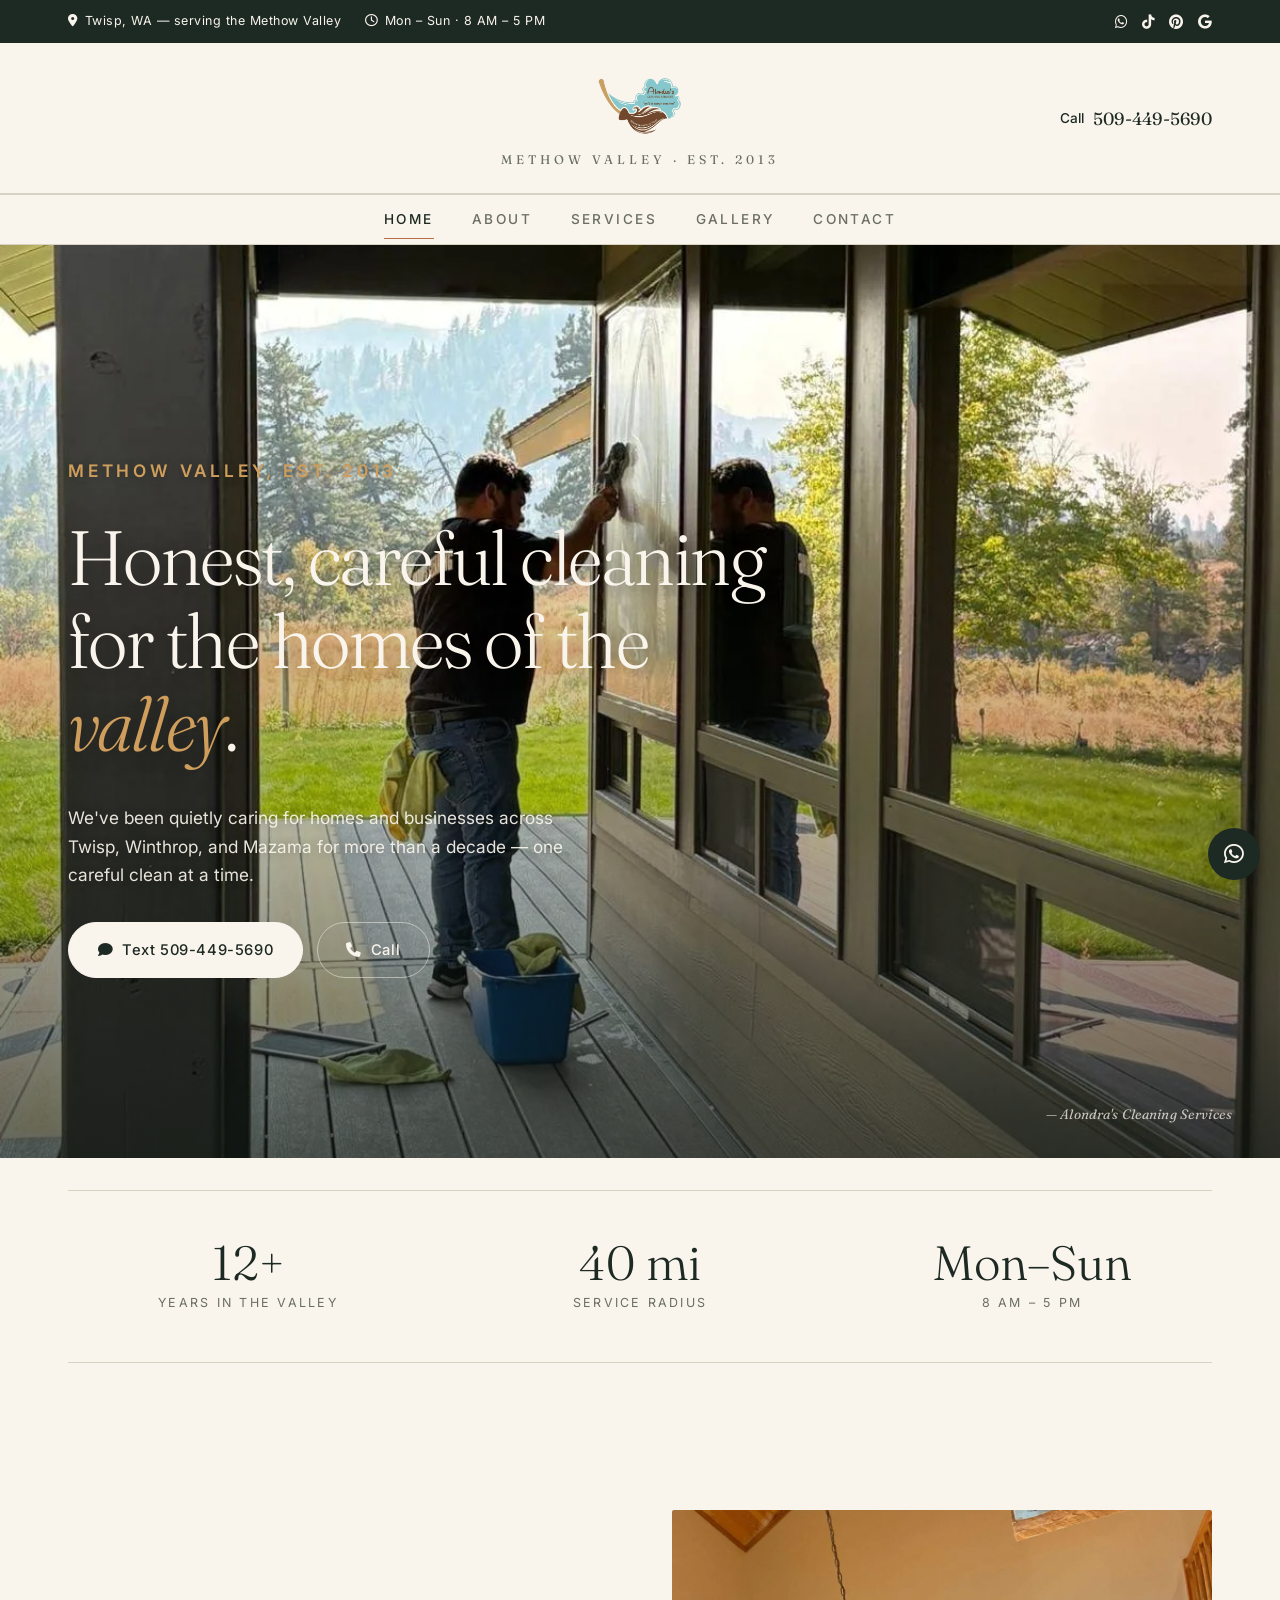
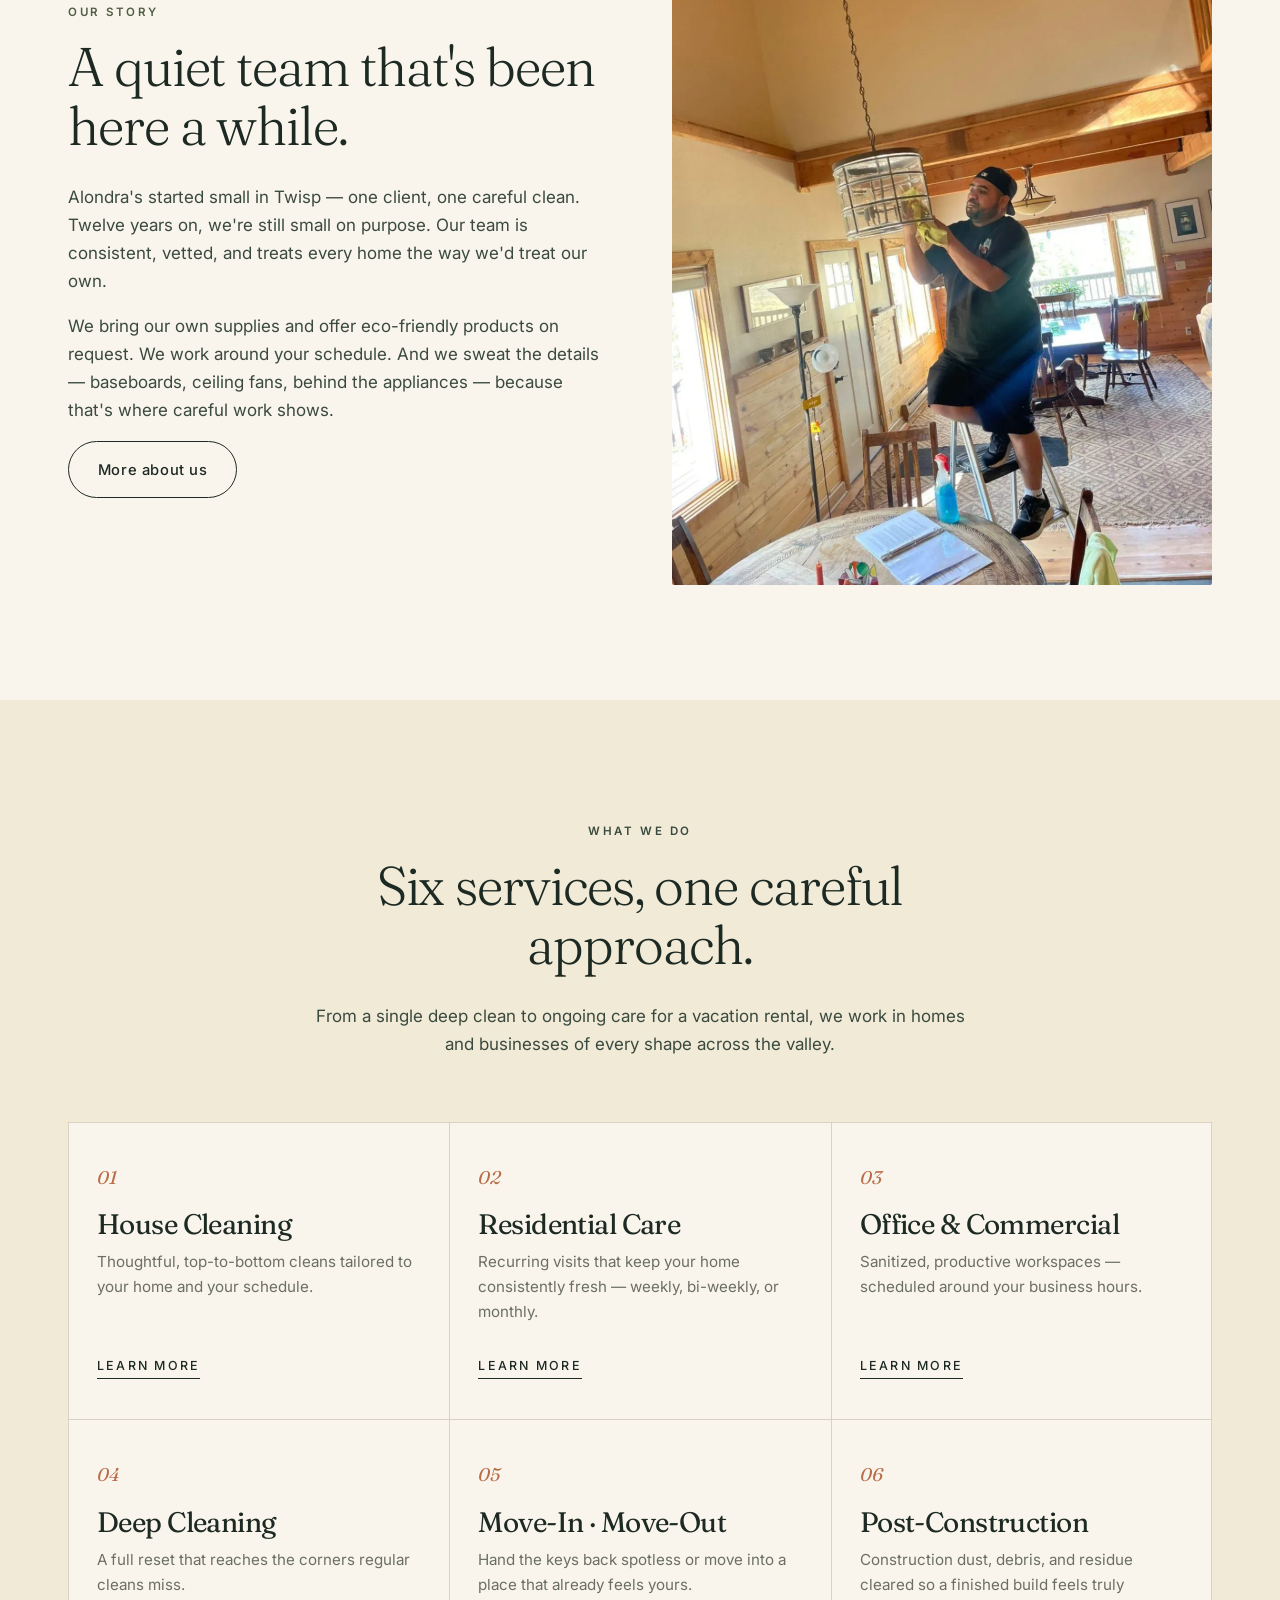
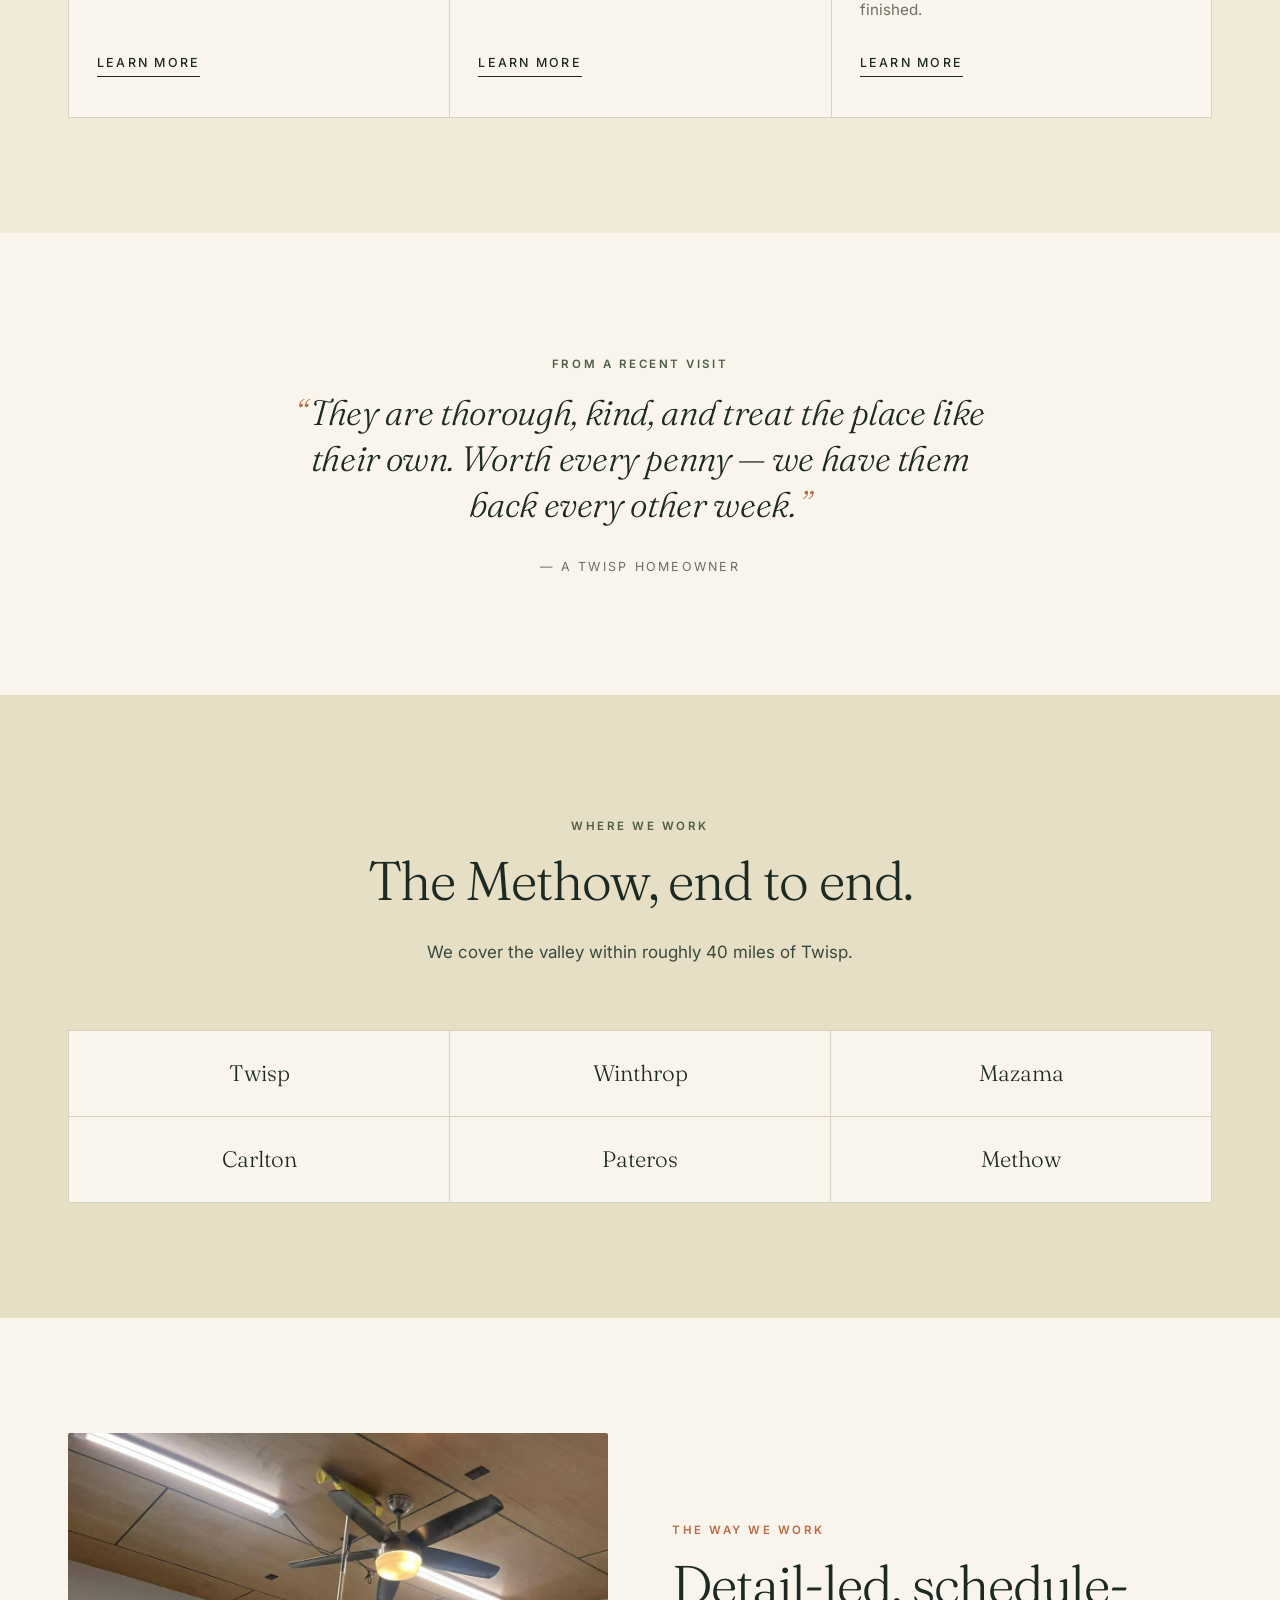
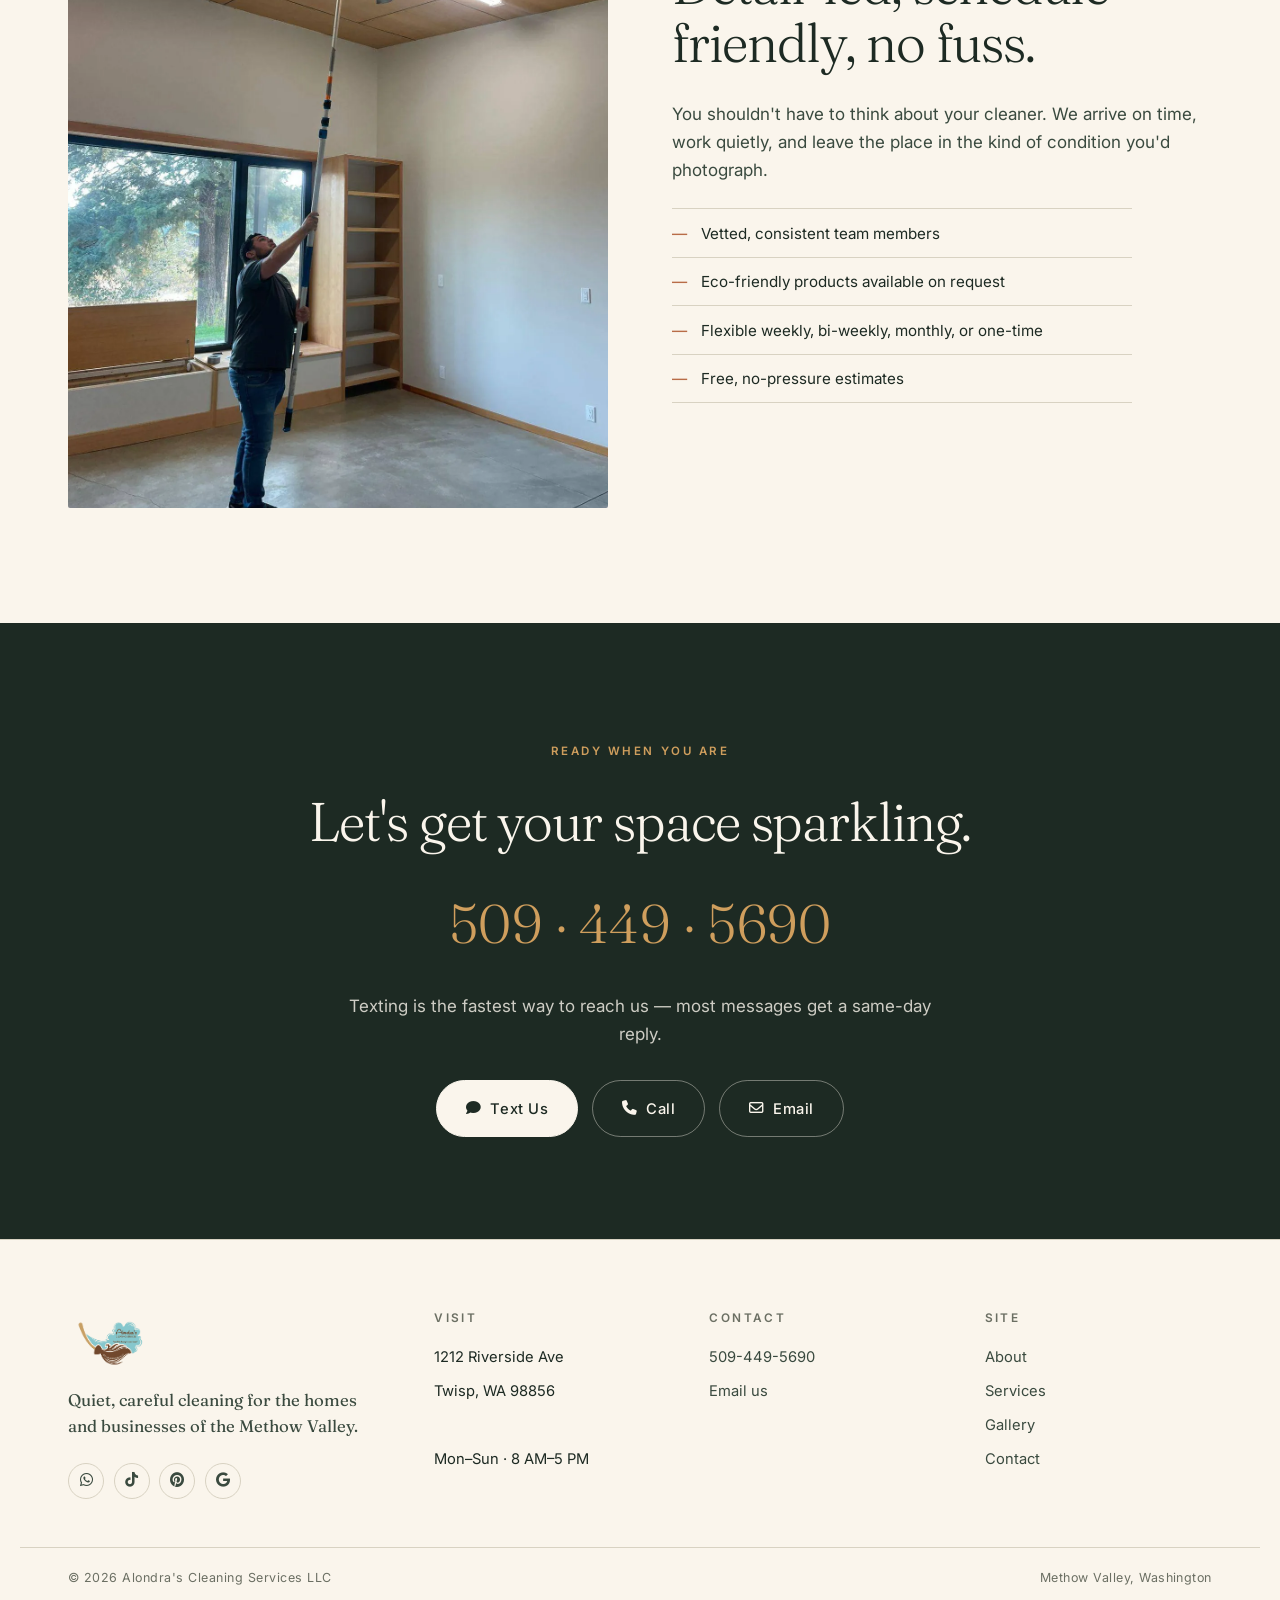
==== commit 787e04bc: "Self-host all images: download 11 assets from CRM firebase to public/images/ — decouples site from o" ====
--- a/public/index.html
+++ b/public/index.html
@@ -5,7 +5,7 @@
   <meta name="viewport" content="width=device-width, initial-scale=1" />
   <title>Alondra's Cleaning Services LLC — Methow Valley</title>
   <meta name="description" content="Quiet, careful residential and commercial cleaning across the Methow Valley. Twisp, Winthrop, Mazama, Carlton." />
-  <link rel="icon" type="image/webp" href="https://firebasestorage.googleapis.com/v0/b/interscopemediacrm.appspot.com/o/Clientes%2Fb03e5cfa-d159-422f-95df-f5fbe73e26fc%2Fb03e5cfa-d159-422f-95df-f5fbe73e26fc_redesLogo.webp?alt=media&token=17749670-7d78-49a3-b620-79cc10e342fc" />
+  <link rel="icon" type="image/webp" href="images/21016f-b03e5cfa-d159-422f-95df-f5fbe73e26fc_redesLogo.webp" />
   <link rel="preconnect" href="https://fonts.googleapis.com" />
   <link rel="preconnect" href="https://fonts.gstatic.com" crossorigin />
   <link href="https://fonts.googleapis.com/css2?family=Fraunces:ital,opsz,wght@0,9..144,300;0,9..144,400;0,9..144,500;1,9..144,300;1,9..144,400&family=Inter:wght@400;500;600;700&display=swap" rel="stylesheet" />
@@ -35,7 +35,7 @@
       <button class="nav-toggle" id="navToggle" aria-controls="primaryNav" aria-expanded="false">Menu</button>
     </div>
     <a class="brand" href="index.html" aria-label="Alondra's Cleaning Services LLC">
-      <img src="https://firebasestorage.googleapis.com/v0/b/interscopemediacrm.appspot.com/o/Clientes%2Fb03e5cfa-d159-422f-95df-f5fbe73e26fc%2Fb03e5cfa-d159-422f-95df-f5fbe73e26fc_normalLogo.webp?alt=media&token=9a50c1b2-0d53-4738-98d7-91836d65528a" alt="Alondra's Cleaning Services LLC" />
+      <img src="images/a21b0e-b03e5cfa-d159-422f-95df-f5fbe73e26fc_normalLogo.webp" alt="Alondra's Cleaning Services LLC" />
       <span class="brand-mark">Methow Valley · Est. 2013</span>
     </a>
     <div class="utility-fixed-right">
@@ -53,7 +53,7 @@
   </div>
 </nav>
 
-<section class="hero" style="background-image: url('https://firebasestorage.googleapis.com/v0/b/interscopemediacrm.appspot.com/o/galleryClientes%2Fb03e5cfa-d159-422f-95df-f5fbe73e26fc%2FfotosCliente%2F0%20(20)-5369.webp?alt=media&token=8c18613b-d802-4f74-b95f-22282242a6af');">
+<section class="hero" style="background-image: url('images/3f1818-asset.webp');">
   <div class="container">
     <p class="eyebrow">Methow Valley, est. 2013</p>
     <h1>Honest, careful cleaning for the homes of the <em>valley</em>.</h1>
@@ -87,7 +87,7 @@
       <p>We bring our own supplies and offer eco-friendly products on request. We work around your schedule. And we sweat the details — baseboards, ceiling fans, behind the appliances — because that's where careful work shows.</p>
       <a href="about.html" class="btn btn-outline">More about us</a>
     </div>
-    <div class="split-img-frame"><img src="https://firebasestorage.googleapis.com/v0/b/interscopemediacrm.appspot.com/o/galleryClientes%2Fb03e5cfa-d159-422f-95df-f5fbe73e26fc%2FfotosCliente%2F0%20(18)-638.webp?alt=media&token=b5a68c47-2650-40fa-bb8a-2a50a8826562" alt="Cleaning the pendant light in a log cabin home" /></div>
+    <div class="split-img-frame"><img src="images/acee2a-asset.webp" alt="Cleaning the pendant light in a log cabin home" /></div>
   </div>
 </section>
 
@@ -175,7 +175,7 @@
         <li>Free, no-pressure estimates</li>
       </ul>
     </div>
-    <div class="split-img-frame"><img src="https://firebasestorage.googleapis.com/v0/b/interscopemediacrm.appspot.com/o/galleryClientes%2Fb03e5cfa-d159-422f-95df-f5fbe73e26fc%2FfotosCliente%2F0%20(17)-9754.webp?alt=media&token=aaf931bf-929a-40b3-9866-1ad9110e5b53" alt="A modern Methow Valley home being cleaned" /></div>
+    <div class="split-img-frame"><img src="images/45f430-asset.webp" alt="A modern Methow Valley home being cleaned" /></div>
   </div>
 </section>
 
@@ -197,7 +197,7 @@
 <footer class="site-footer">
   <div class="container footer-top">
     <div class="footer-brand">
-      <img src="https://firebasestorage.googleapis.com/v0/b/interscopemediacrm.appspot.com/o/Clientes%2Fb03e5cfa-d159-422f-95df-f5fbe73e26fc%2Fb03e5cfa-d159-422f-95df-f5fbe73e26fc_normalLogo.webp?alt=media&token=9a50c1b2-0d53-4738-98d7-91836d65528a" alt="" />
+      <img src="images/a21b0e-b03e5cfa-d159-422f-95df-f5fbe73e26fc_normalLogo.webp" alt="" />
       <p>Quiet, careful cleaning for the homes and businesses of the Methow Valley.</p>
       <div class="socials">
         <a href="https://wa.me/+15094495690" aria-label="WhatsApp"><i class="fa-brands fa-whatsapp"></i></a>
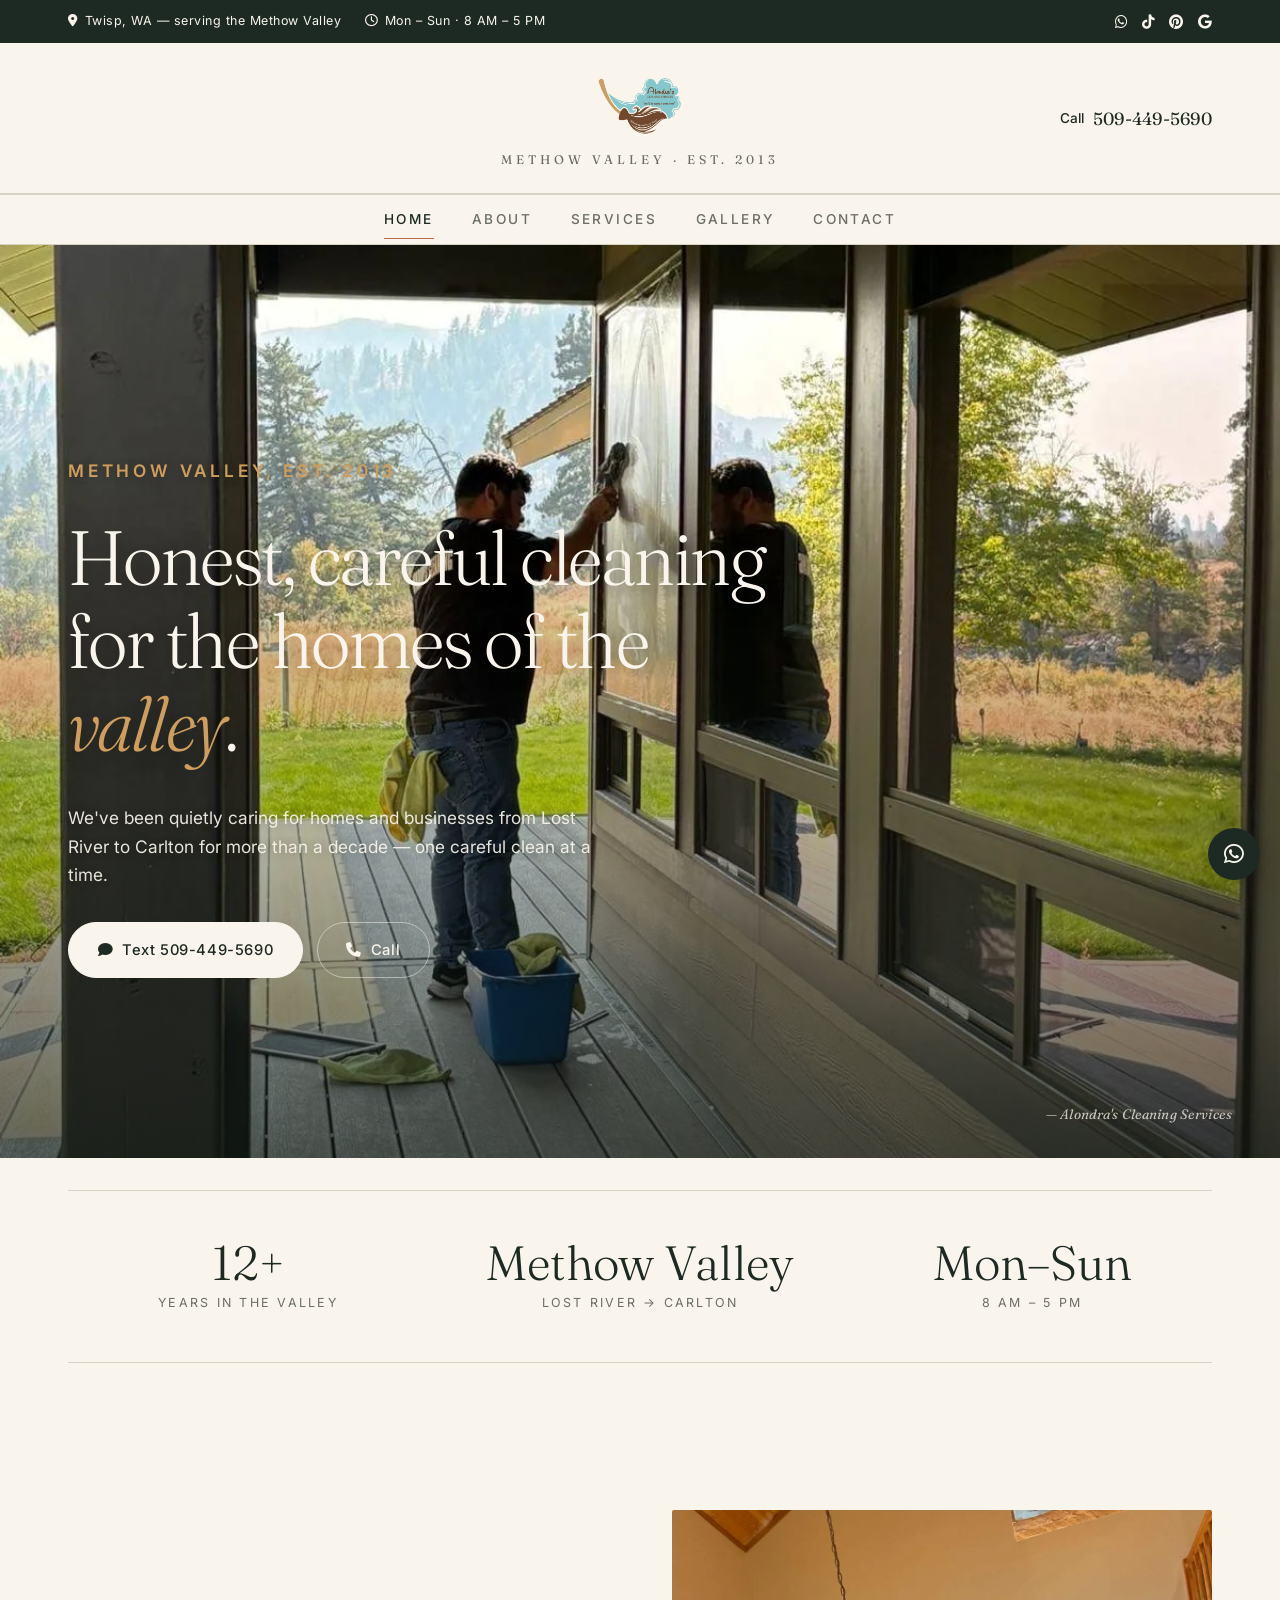
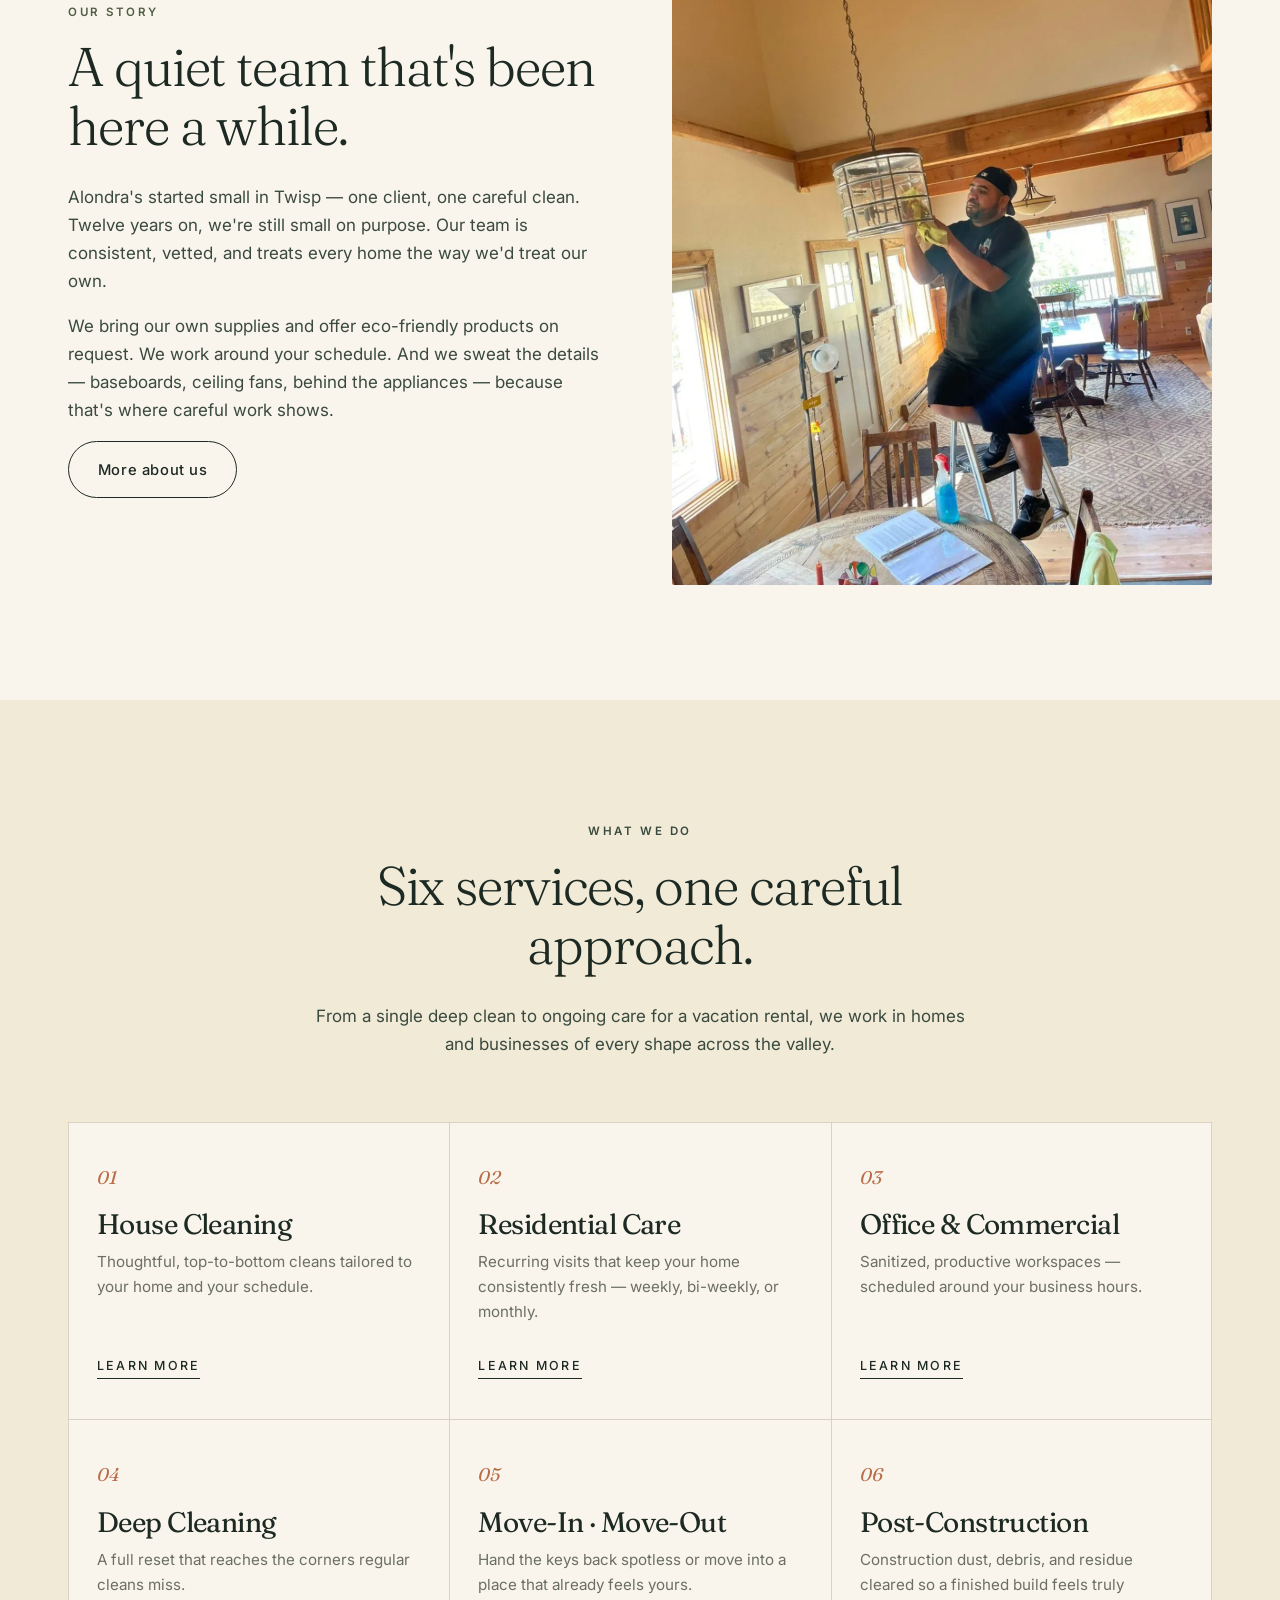
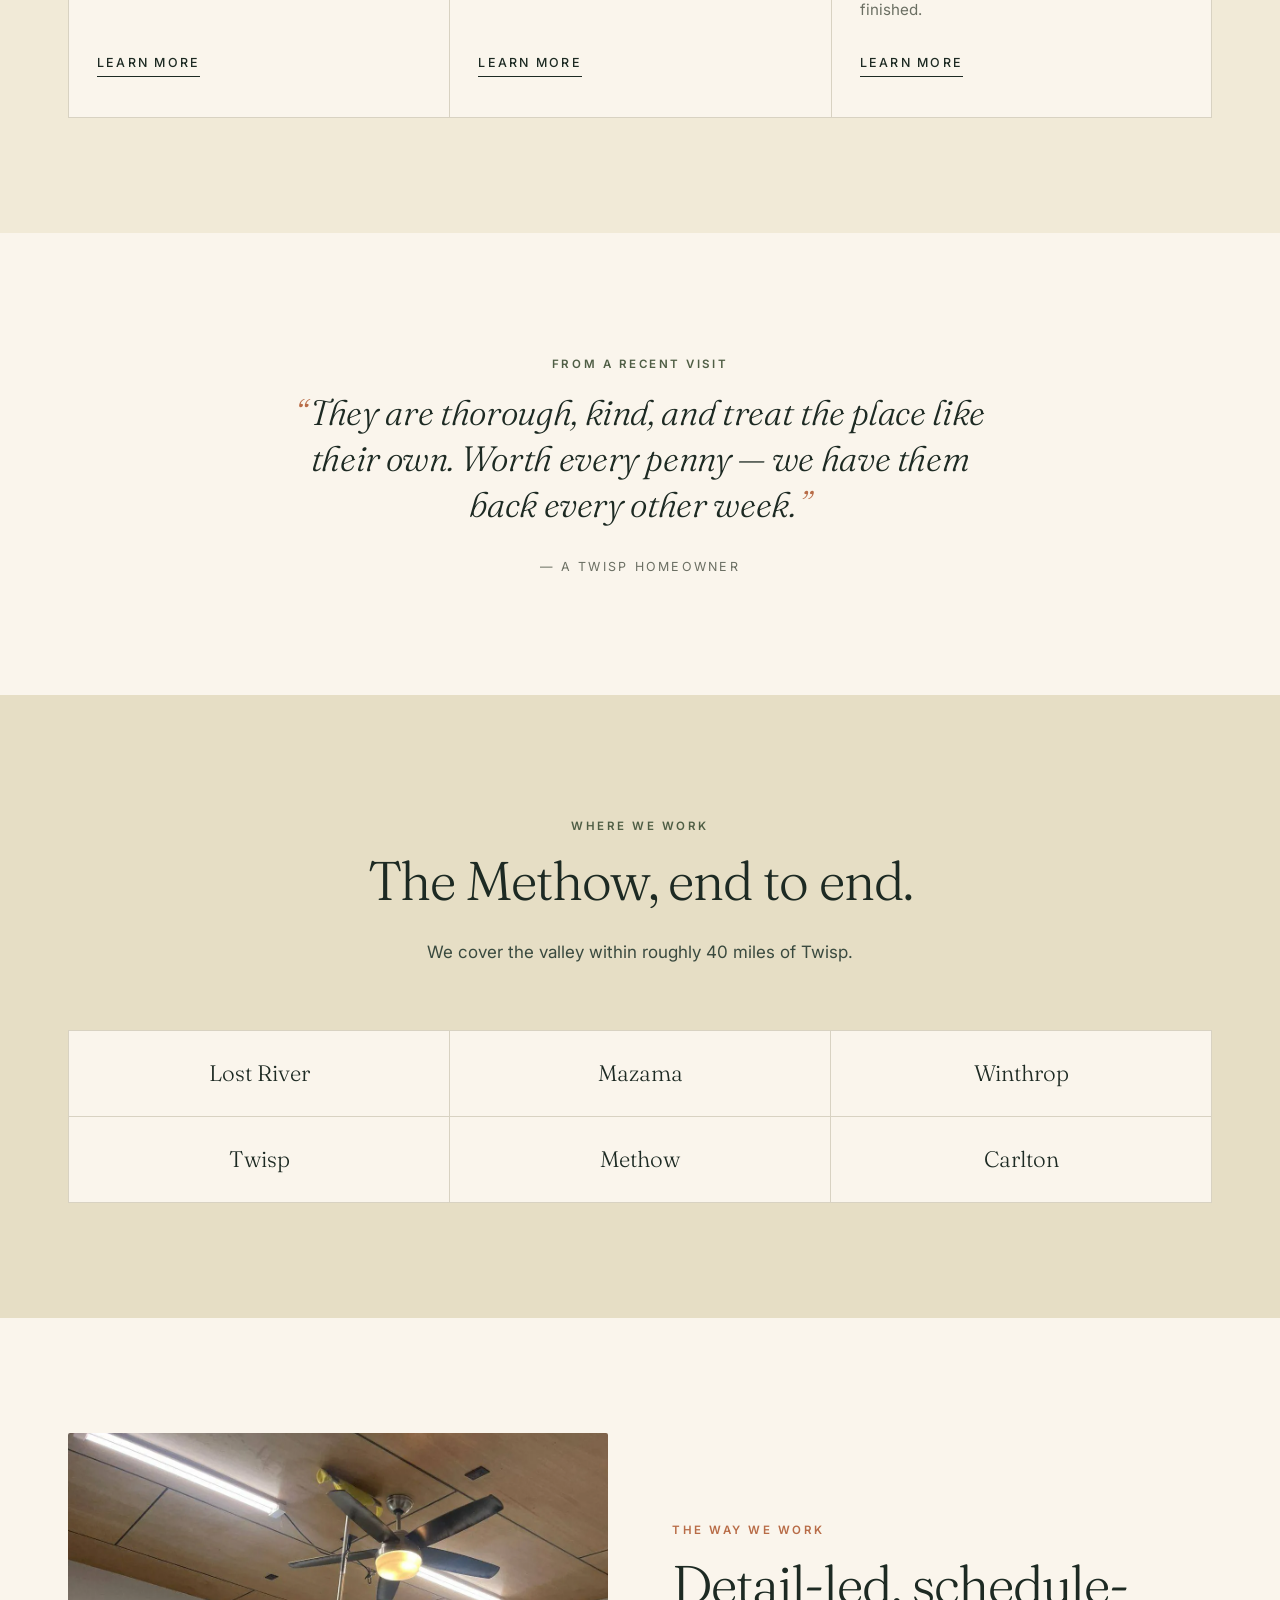
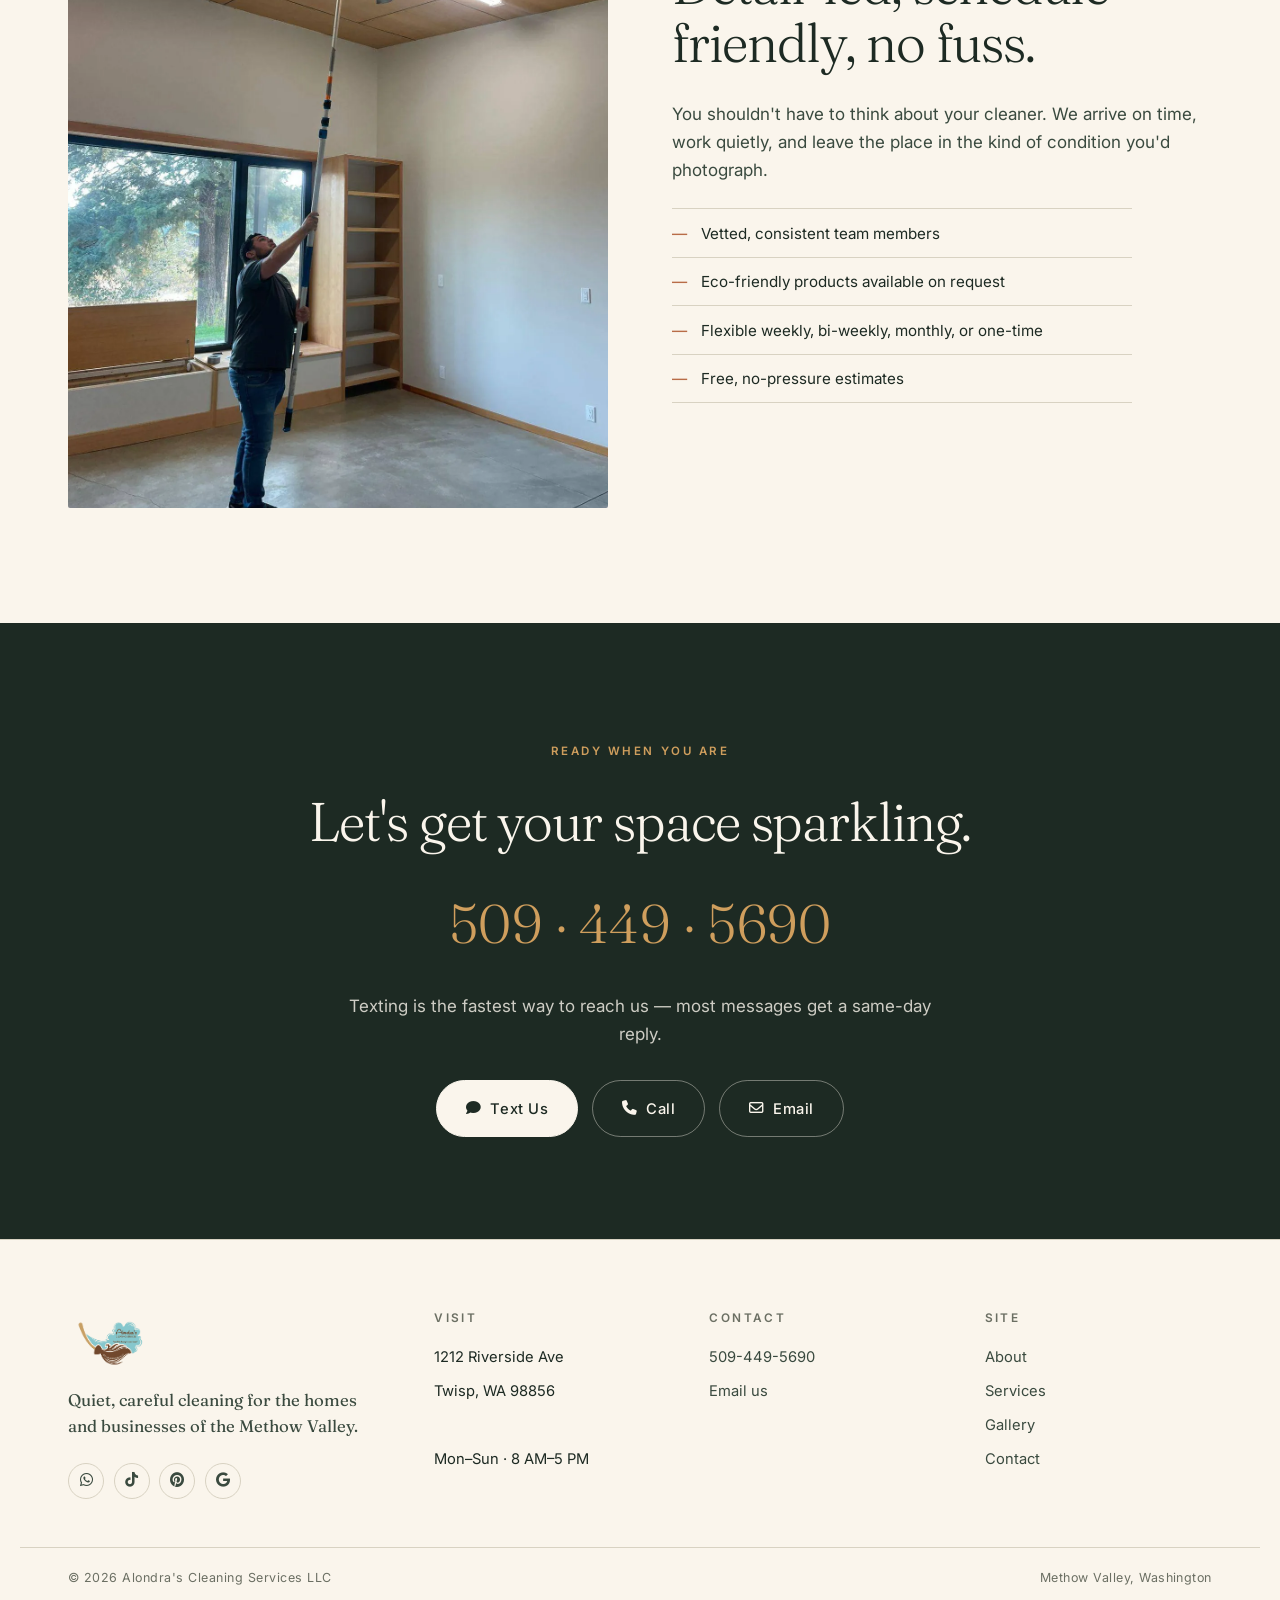
==== commit a600109e: "Service area: Lost River → Carlton (not 40-mi radius); Wenatchee stays maybe" ====
--- a/public/index.html
+++ b/public/index.html
@@ -57,7 +57,7 @@
   <div class="container">
     <p class="eyebrow">Methow Valley, est. 2013</p>
     <h1>Honest, careful cleaning for the homes of the <em>valley</em>.</h1>
-    <p>We've been quietly caring for homes and businesses across Twisp, Winthrop, and Mazama for more than a decade — one careful clean at a time.</p>
+    <p>We've been quietly caring for homes and businesses from Lost River to Carlton for more than a decade — one careful clean at a time.</p>
     <div class="hero-actions">
       <a class="btn btn-light" href="sms:+15094495690"><i class="fa-solid fa-comment"></i> Text 509-449-5690</a>
       <a class="btn" style="background:transparent; color:var(--cream); border-color:rgba(250,245,236,0.5);" href="tel:+15094495690"><i class="fa-solid fa-phone"></i> Call</a>
@@ -71,7 +71,7 @@
   <div class="container">
     <div class="signals">
       <div class="signal"><strong>12+</strong><span>Years in the Valley</span></div>
-      <div class="signal"><strong>40 mi</strong><span>Service Radius</span></div>
+      <div class="signal"><strong>Methow Valley</strong><span>Lost River → Carlton</span></div>
       <div class="signal"><strong>Mon–Sun</strong><span>8 AM – 5 PM</span></div>
     </div>
   </div>
@@ -157,7 +157,7 @@
       <h2>The Methow, end to end.</h2>
       <p>We cover the valley within roughly 40 miles of Twisp.</p>
     </div>
-    <div class="area-grid"><div class="area-cell">Twisp</div><div class="area-cell">Winthrop</div><div class="area-cell">Mazama</div><div class="area-cell">Carlton</div><div class="area-cell">Pateros</div><div class="area-cell">Methow</div></div>
+    <div class="area-grid"><div class="area-cell">Lost River</div><div class="area-cell">Mazama</div><div class="area-cell">Winthrop</div><div class="area-cell">Twisp</div><div class="area-cell">Methow</div><div class="area-cell">Carlton</div></div>
   </div>
 </section>
 
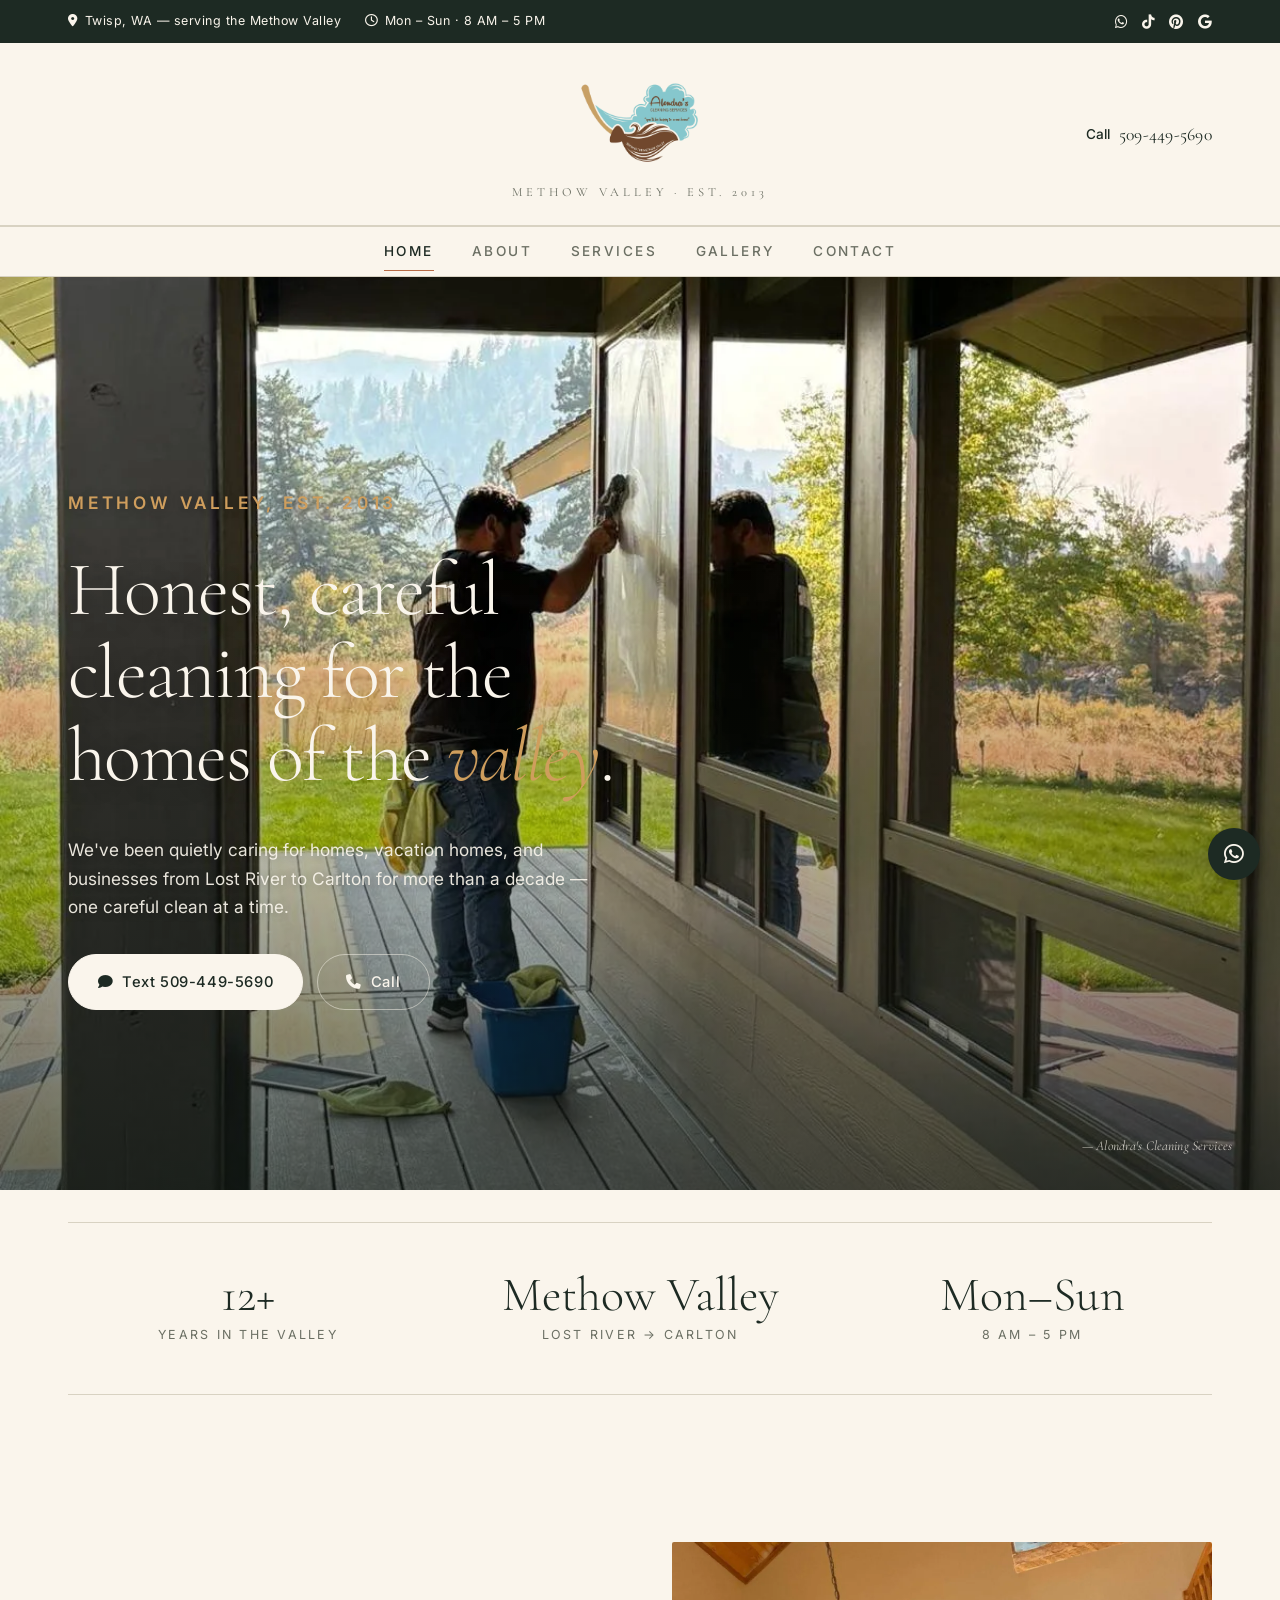
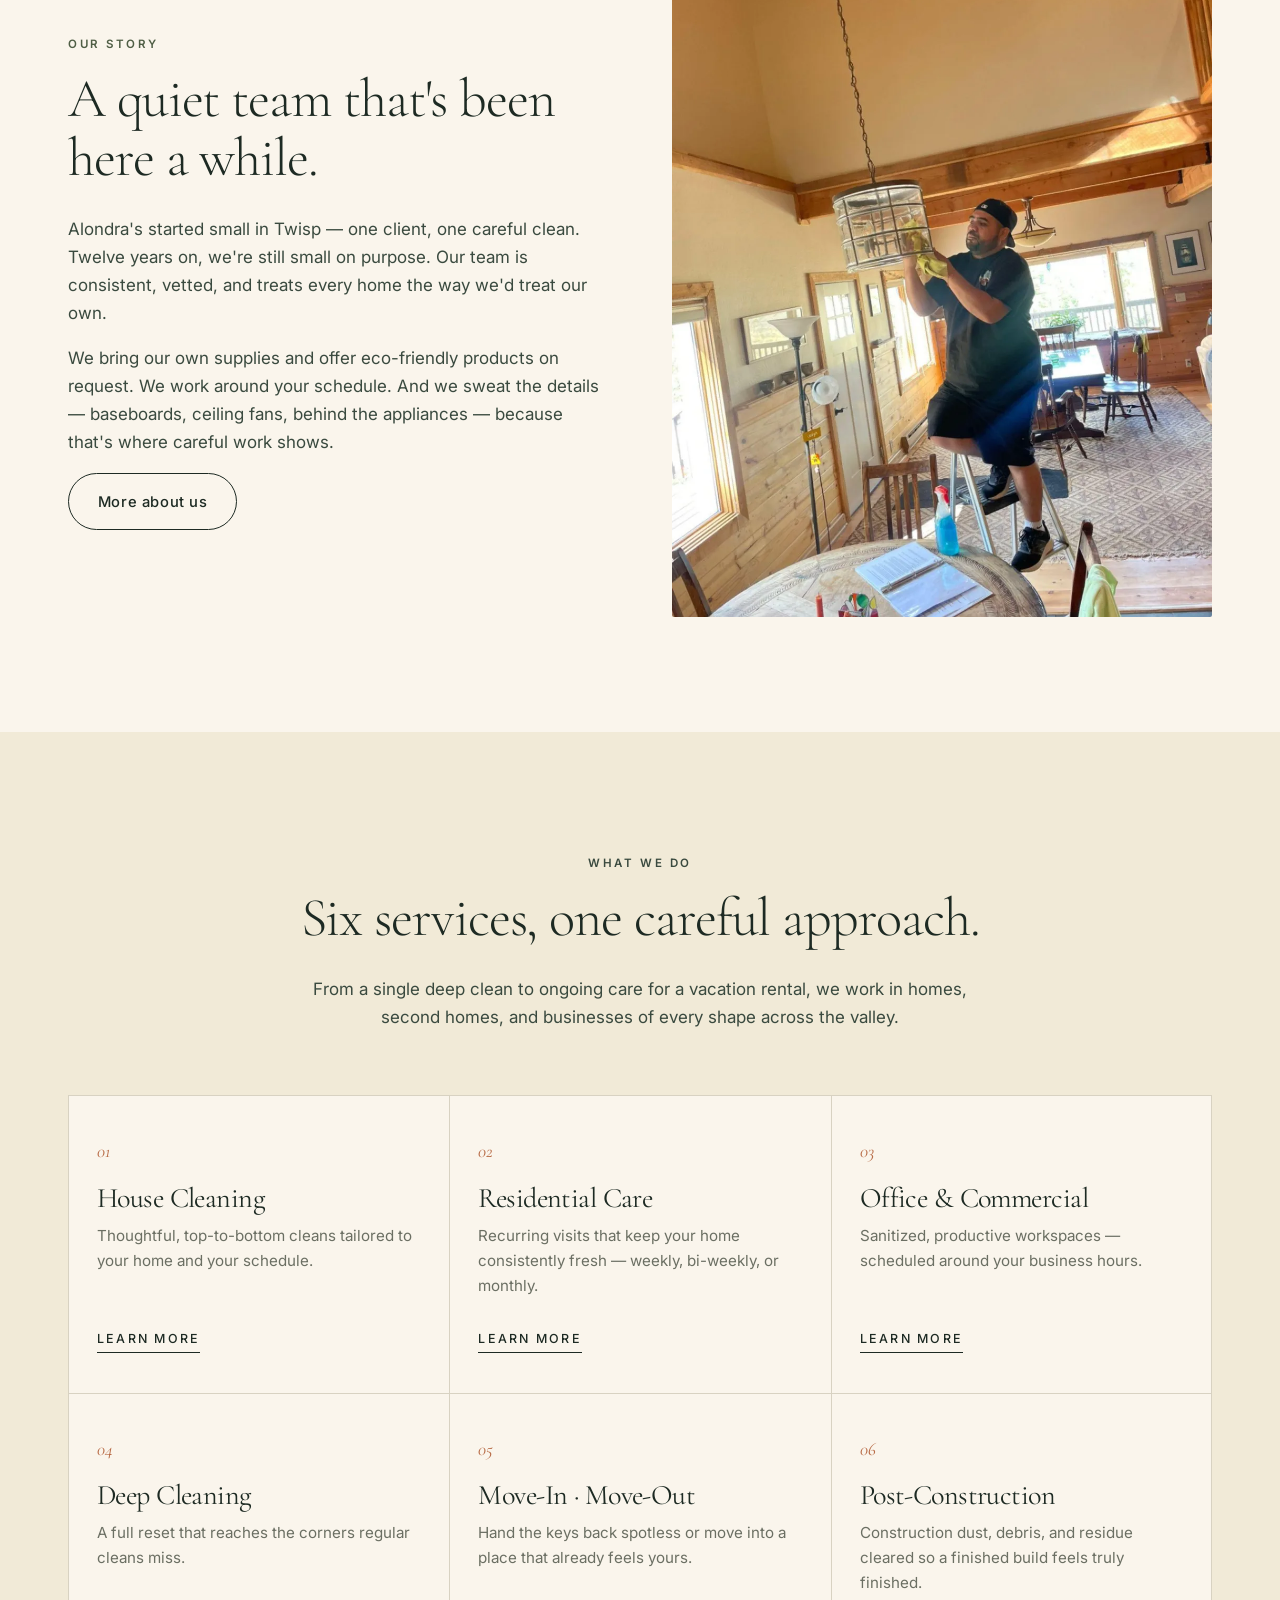
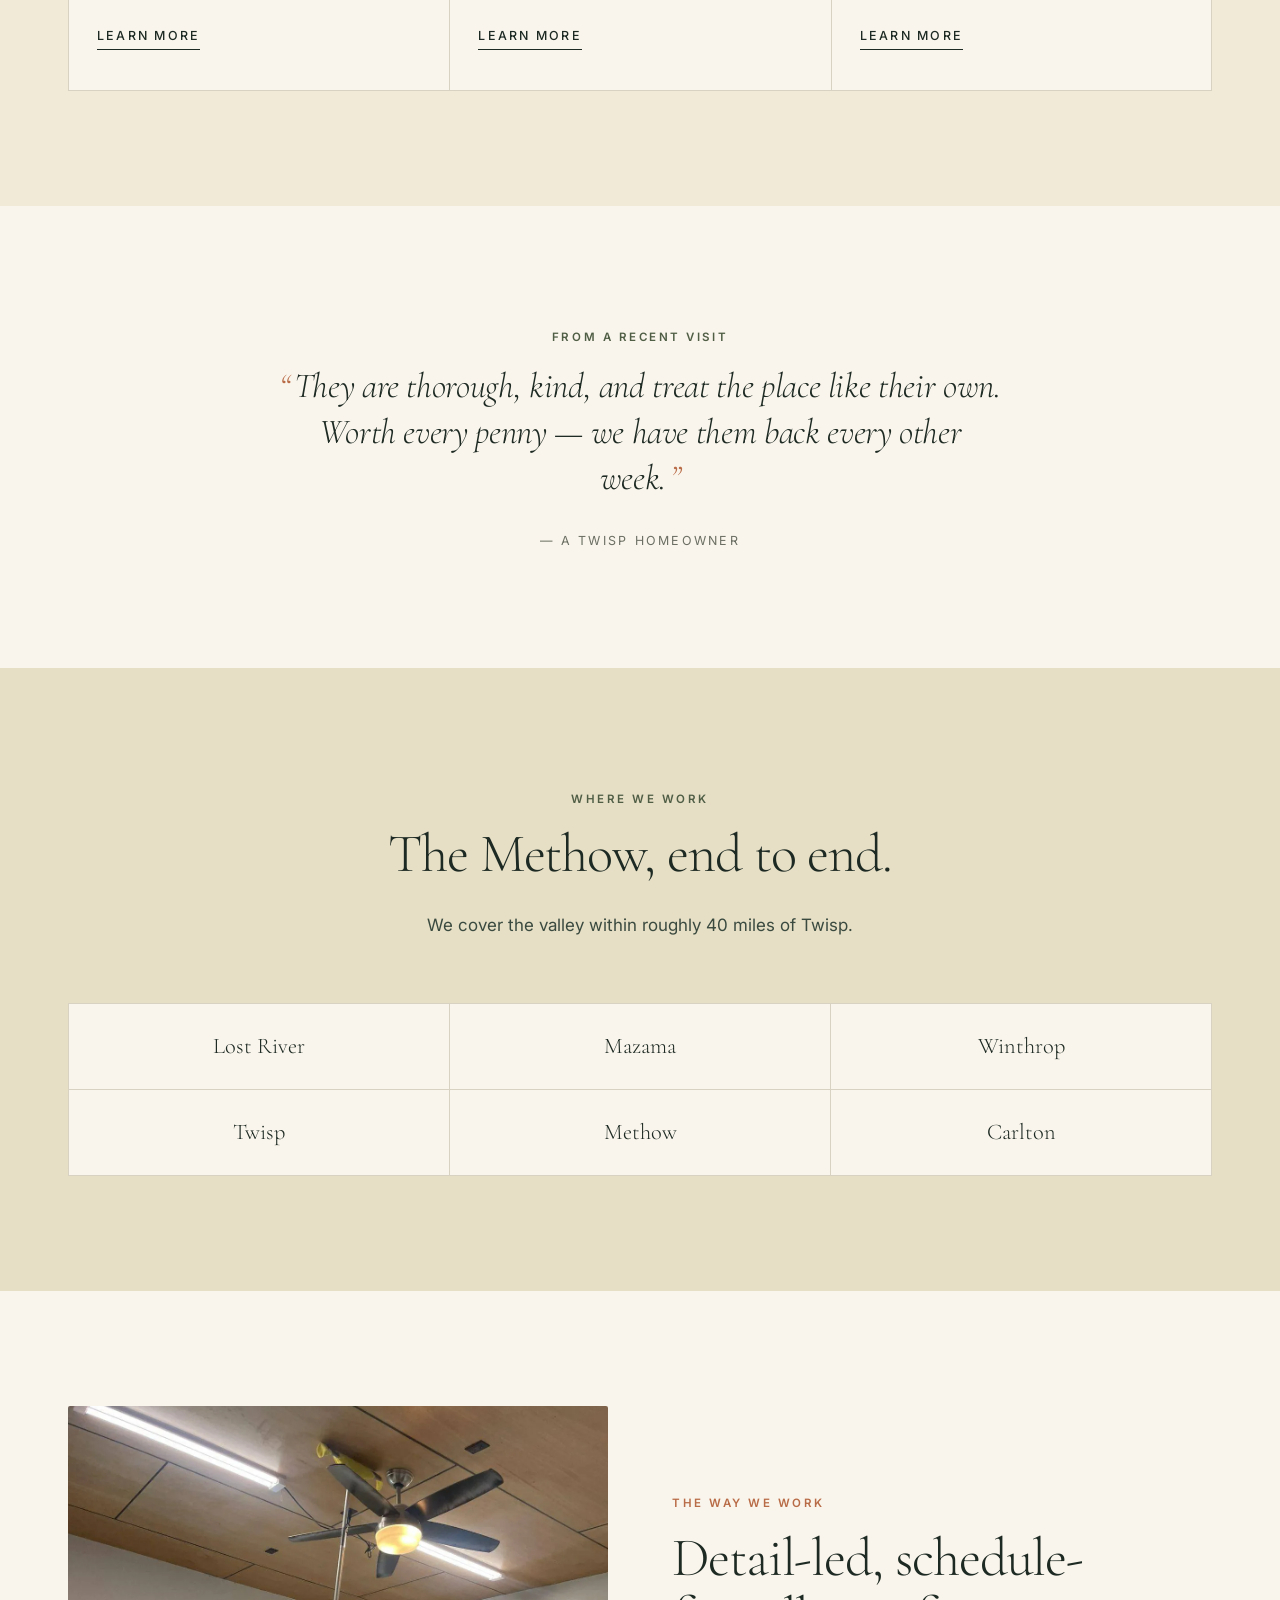
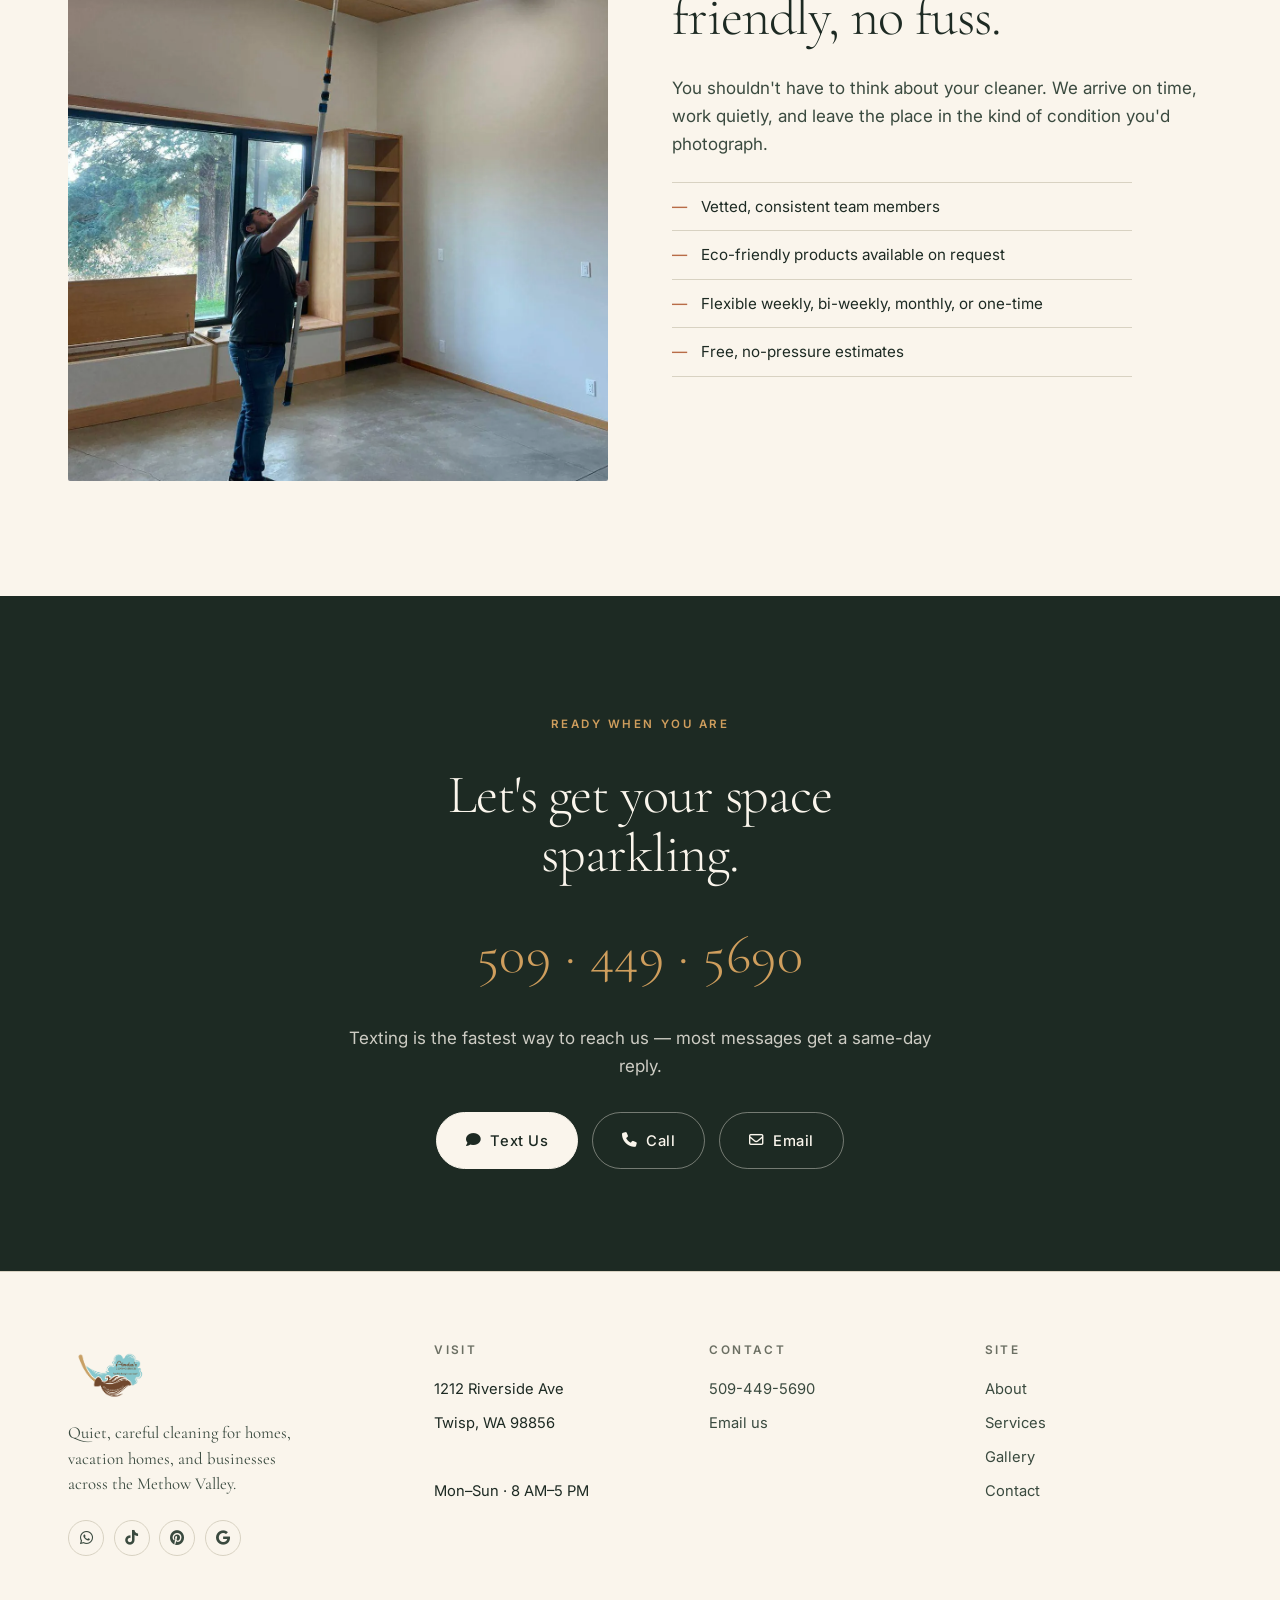
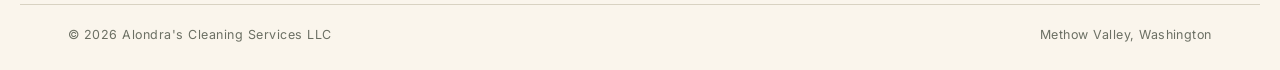
==== commit 2e21bfbe: "Swap Fraunces → Cormorant Garamond, bump logo (78→110px), add vacation homes to customer copy" ====
--- a/public/index.html
+++ b/public/index.html
@@ -8,7 +8,7 @@
   <link rel="icon" type="image/webp" href="images/21016f-b03e5cfa-d159-422f-95df-f5fbe73e26fc_redesLogo.webp" />
   <link rel="preconnect" href="https://fonts.googleapis.com" />
   <link rel="preconnect" href="https://fonts.gstatic.com" crossorigin />
-  <link href="https://fonts.googleapis.com/css2?family=Fraunces:ital,opsz,wght@0,9..144,300;0,9..144,400;0,9..144,500;1,9..144,300;1,9..144,400&family=Inter:wght@400;500;600;700&display=swap" rel="stylesheet" />
+  <link href="https://fonts.googleapis.com/css2?family=Cormorant+Garamond:ital,wght@0,300;0,400;0,500;0,600;0,700;1,300;1,400;1,500;1,600&family=Inter:wght@400;500;600;700&display=swap" rel="stylesheet" />
   <link rel="stylesheet" href="https://cdnjs.cloudflare.com/ajax/libs/font-awesome/6.5.1/css/all.min.css" />
   <link rel="stylesheet" href="styles.css" />
 </head>
@@ -57,7 +57,7 @@
   <div class="container">
     <p class="eyebrow">Methow Valley, est. 2013</p>
     <h1>Honest, careful cleaning for the homes of the <em>valley</em>.</h1>
-    <p>We've been quietly caring for homes and businesses from Lost River to Carlton for more than a decade — one careful clean at a time.</p>
+    <p>We've been quietly caring for homes, vacation homes, and businesses from Lost River to Carlton for more than a decade — one careful clean at a time.</p>
     <div class="hero-actions">
       <a class="btn btn-light" href="sms:+15094495690"><i class="fa-solid fa-comment"></i> Text 509-449-5690</a>
       <a class="btn" style="background:transparent; color:var(--cream); border-color:rgba(250,245,236,0.5);" href="tel:+15094495690"><i class="fa-solid fa-phone"></i> Call</a>
@@ -97,7 +97,7 @@
     <div class="section-intro">
       <p class="eyebrow">What We Do</p>
       <h2>Six services, one careful approach.</h2>
-      <p>From a single deep clean to ongoing care for a vacation rental, we work in homes and businesses of every shape across the valley.</p>
+      <p>From a single deep clean to ongoing care for a vacation rental, we work in homes, second homes, and businesses of every shape across the valley.</p>
     </div>
     <div class="services-list">
       <a href="services.html" class="service-tile">
@@ -198,7 +198,7 @@
   <div class="container footer-top">
     <div class="footer-brand">
       <img src="images/a21b0e-b03e5cfa-d159-422f-95df-f5fbe73e26fc_normalLogo.webp" alt="" />
-      <p>Quiet, careful cleaning for the homes and businesses of the Methow Valley.</p>
+      <p>Quiet, careful cleaning for homes, vacation homes, and businesses across the Methow Valley.</p>
       <div class="socials">
         <a href="https://wa.me/+15094495690" aria-label="WhatsApp"><i class="fa-brands fa-whatsapp"></i></a>
         <a href="https://www.tiktok.com/@alondras.cleaning1" aria-label="TikTok"><i class="fa-brands fa-tiktok"></i></a>
--- a/public/styles.css
+++ b/public/styles.css
@@ -33,14 +33,13 @@
 a:hover { color: var(--clay); }
 
 h1, h2, h3, h4 {
-  font-family: 'Fraunces', 'Georgia', serif;
+  font-family: 'Cormorant Garamond', 'Georgia', serif;
   font-weight: 400;
   font-style: normal;
   color: var(--ink);
   line-height: 1.08;
   letter-spacing: -0.02em;
   margin: 0 0 0.5em;
-  font-variation-settings: "SOFT" 30, "WONK" 0;
 }
 h1 { font-size: clamp(2.4rem, 6vw, 5rem); font-weight: 300; }
 h2 { font-size: clamp(2rem, 4.5vw, 3.4rem); font-weight: 300; }
@@ -137,9 +136,9 @@
   align-items: center;
   gap: 0.4rem;
 }
-.brand img { height: 78px; width: auto; }
+.brand img { height: 110px; width: auto; }
 .brand-mark {
-  font-family: 'Fraunces', serif;
+  font-family: 'Cormorant Garamond', 'Georgia', serif;
   font-size: 0.78rem;
   letter-spacing: 0.32em;
   text-transform: uppercase;
@@ -160,7 +159,7 @@
   letter-spacing: 0.02em;
 }
 .header-cta .phone {
-  font-family: 'Fraunces', serif;
+  font-family: 'Cormorant Garamond', 'Georgia', serif;
   font-size: 1.1rem;
   font-weight: 400;
 }
@@ -217,7 +216,7 @@
     gap: 0.6rem;
     padding-top: 1rem; padding-bottom: 1rem;
   }
-  .brand img { height: 56px; }
+  .brand img { height: 80px; }
   .brand-mark { font-size: 0.62rem; letter-spacing: 0.2em; }
   .utility-fixed-right { display: none; }
   .nav-toggle { display: inline-block; justify-self: start; }
@@ -285,7 +284,7 @@
   z-index: 1;
   text-align: right;
   font-style: italic;
-  font-family: 'Fraunces', serif;
+  font-family: 'Cormorant Garamond', 'Georgia', serif;
   text-transform: none;
   letter-spacing: 0.01em;
   font-size: 0.85rem;
@@ -343,7 +342,7 @@
 }
 .signal strong {
   display: block;
-  font-family: 'Fraunces', serif;
+  font-family: 'Cormorant Garamond', 'Georgia', serif;
   font-size: clamp(2.4rem, 4vw, 3rem);
   font-weight: 300;
   color: var(--ink);
@@ -436,7 +435,7 @@
 .service-tile h3 { color: var(--ink); margin-bottom: 0.6rem; }
 .service-tile p { font-size: 0.95rem; color: var(--muted); flex: 1; }
 .service-tile .num {
-  font-family: 'Fraunces', serif;
+  font-family: 'Cormorant Garamond', 'Georgia', serif;
   font-style: italic;
   font-size: 1.15rem;
   color: var(--clay);
@@ -473,7 +472,7 @@
 }
 .service-row .service-row-img img { width: 100%; height: 100%; object-fit: cover; }
 .service-row .num {
-  font-family: 'Fraunces', serif;
+  font-family: 'Cormorant Garamond', 'Georgia', serif;
   font-style: italic;
   font-size: 1.1rem;
   color: var(--clay);
@@ -498,7 +497,7 @@
   background: var(--cream);
   padding: 1.5rem 1rem;
   text-align: center;
-  font-family: 'Fraunces', serif;
+  font-family: 'Cormorant Garamond', 'Georgia', serif;
   font-size: 1.4rem;
   font-weight: 300;
 }
@@ -510,7 +509,7 @@
   margin: 0 auto;
 }
 .quote blockquote {
-  font-family: 'Fraunces', serif;
+  font-family: 'Cormorant Garamond', 'Georgia', serif;
   font-weight: 300;
   font-size: clamp(1.5rem, 3vw, 2.2rem);
   line-height: 1.3;
@@ -540,7 +539,7 @@
 .cta-band p { color: rgba(250,245,236,0.8); max-width: 56ch; margin: 1rem auto 2rem; }
 .cta-band .phone-large {
   display: block;
-  font-family: 'Fraunces', serif;
+  font-family: 'Cormorant Garamond', 'Georgia', serif;
   font-size: clamp(2rem, 5vw, 3.4rem);
   color: var(--tan);
   margin: 1.5rem 0;
@@ -602,7 +601,7 @@
 .contact-side dt:first-of-type { margin-top: 0; }
 .contact-side dd {
   margin: 0;
-  font-family: 'Fraunces', serif;
+  font-family: 'Cormorant Garamond', 'Georgia', serif;
   font-size: 1.2rem;
   font-weight: 300;
 }
@@ -674,7 +673,7 @@
 .site-footer a { color: var(--ink-soft); }
 .site-footer a:hover { color: var(--clay); }
 .site-footer .footer-brand img { height: 60px; margin-bottom: 1rem; }
-.site-footer .footer-brand p { font-family: 'Fraunces', serif; font-size: 1.05rem; line-height: 1.5; max-width: 30ch; }
+.site-footer .footer-brand p { font-family: 'Cormorant Garamond', 'Georgia', serif; font-size: 1.05rem; line-height: 1.5; max-width: 30ch; }
 .site-footer .socials { display: flex; gap: 0.6rem; margin-top: 1.5rem; }
 .site-footer .socials a {
   width: 36px; height: 36px;
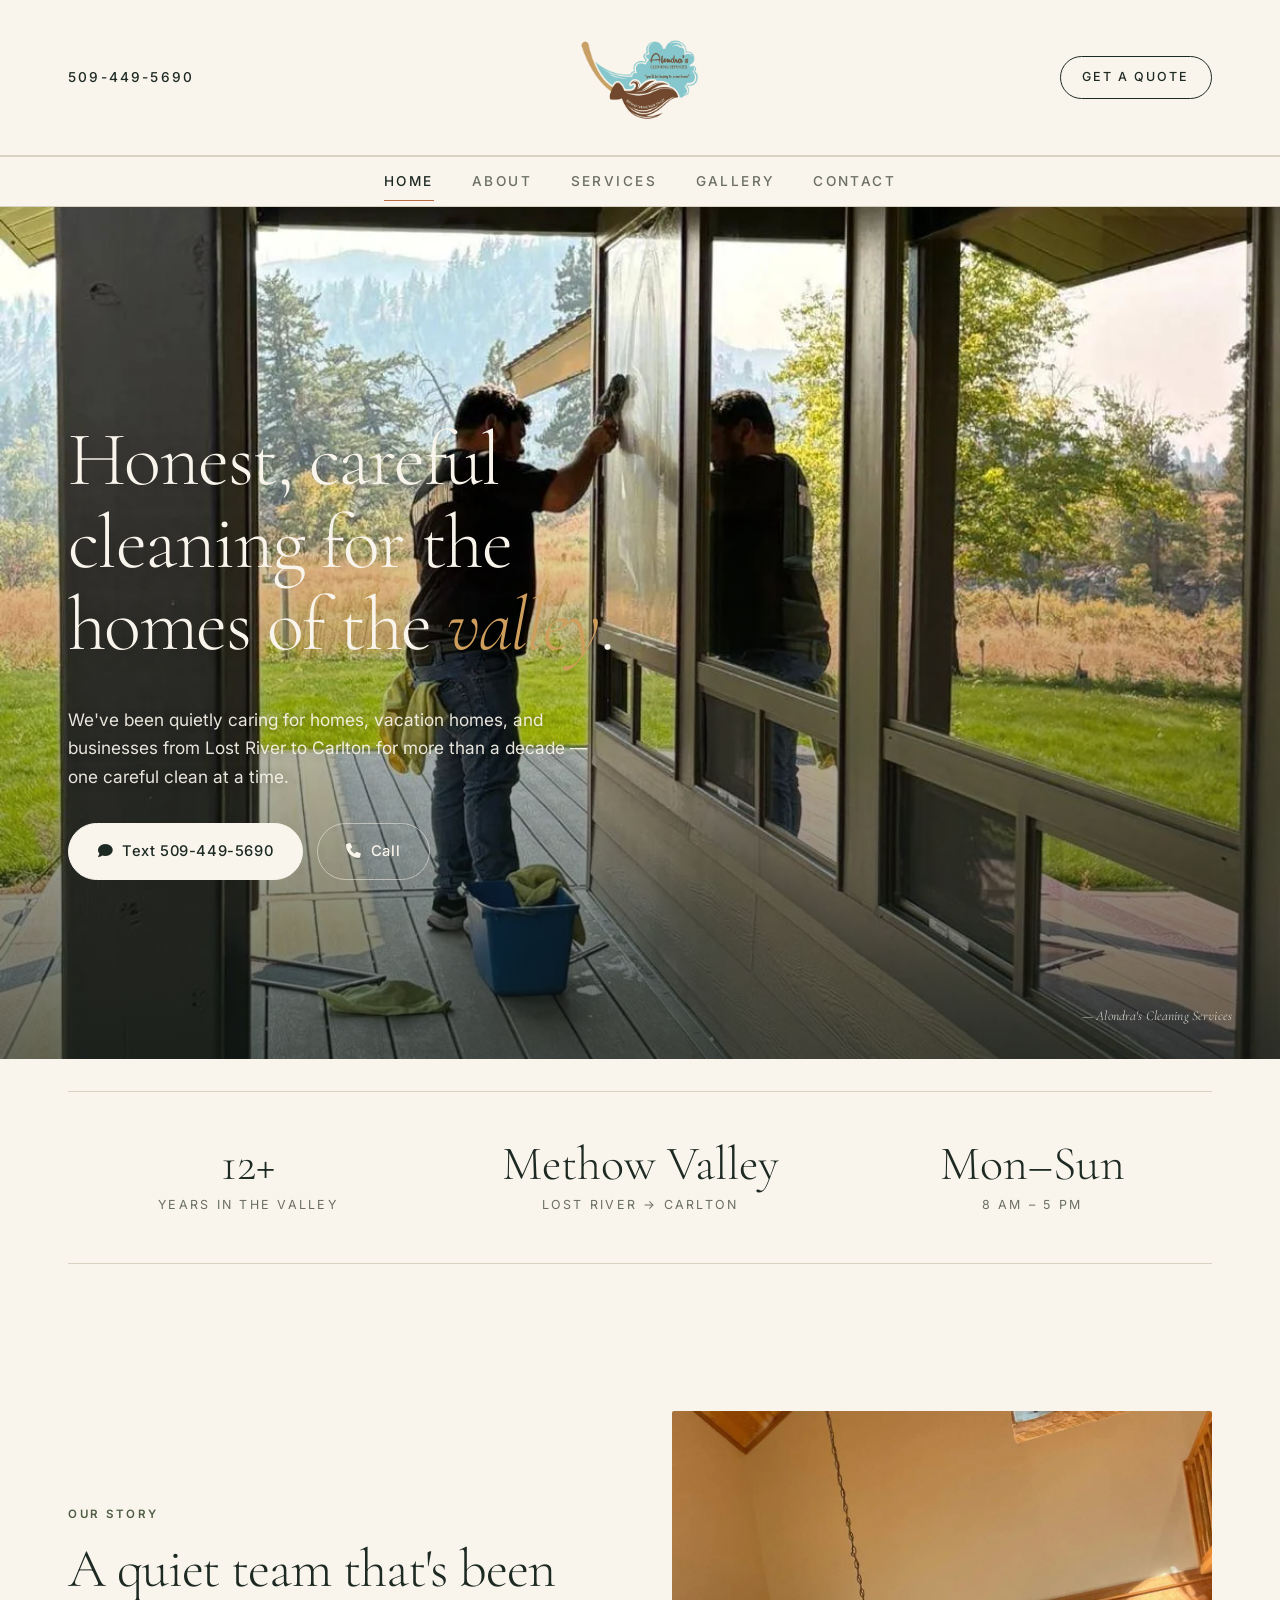
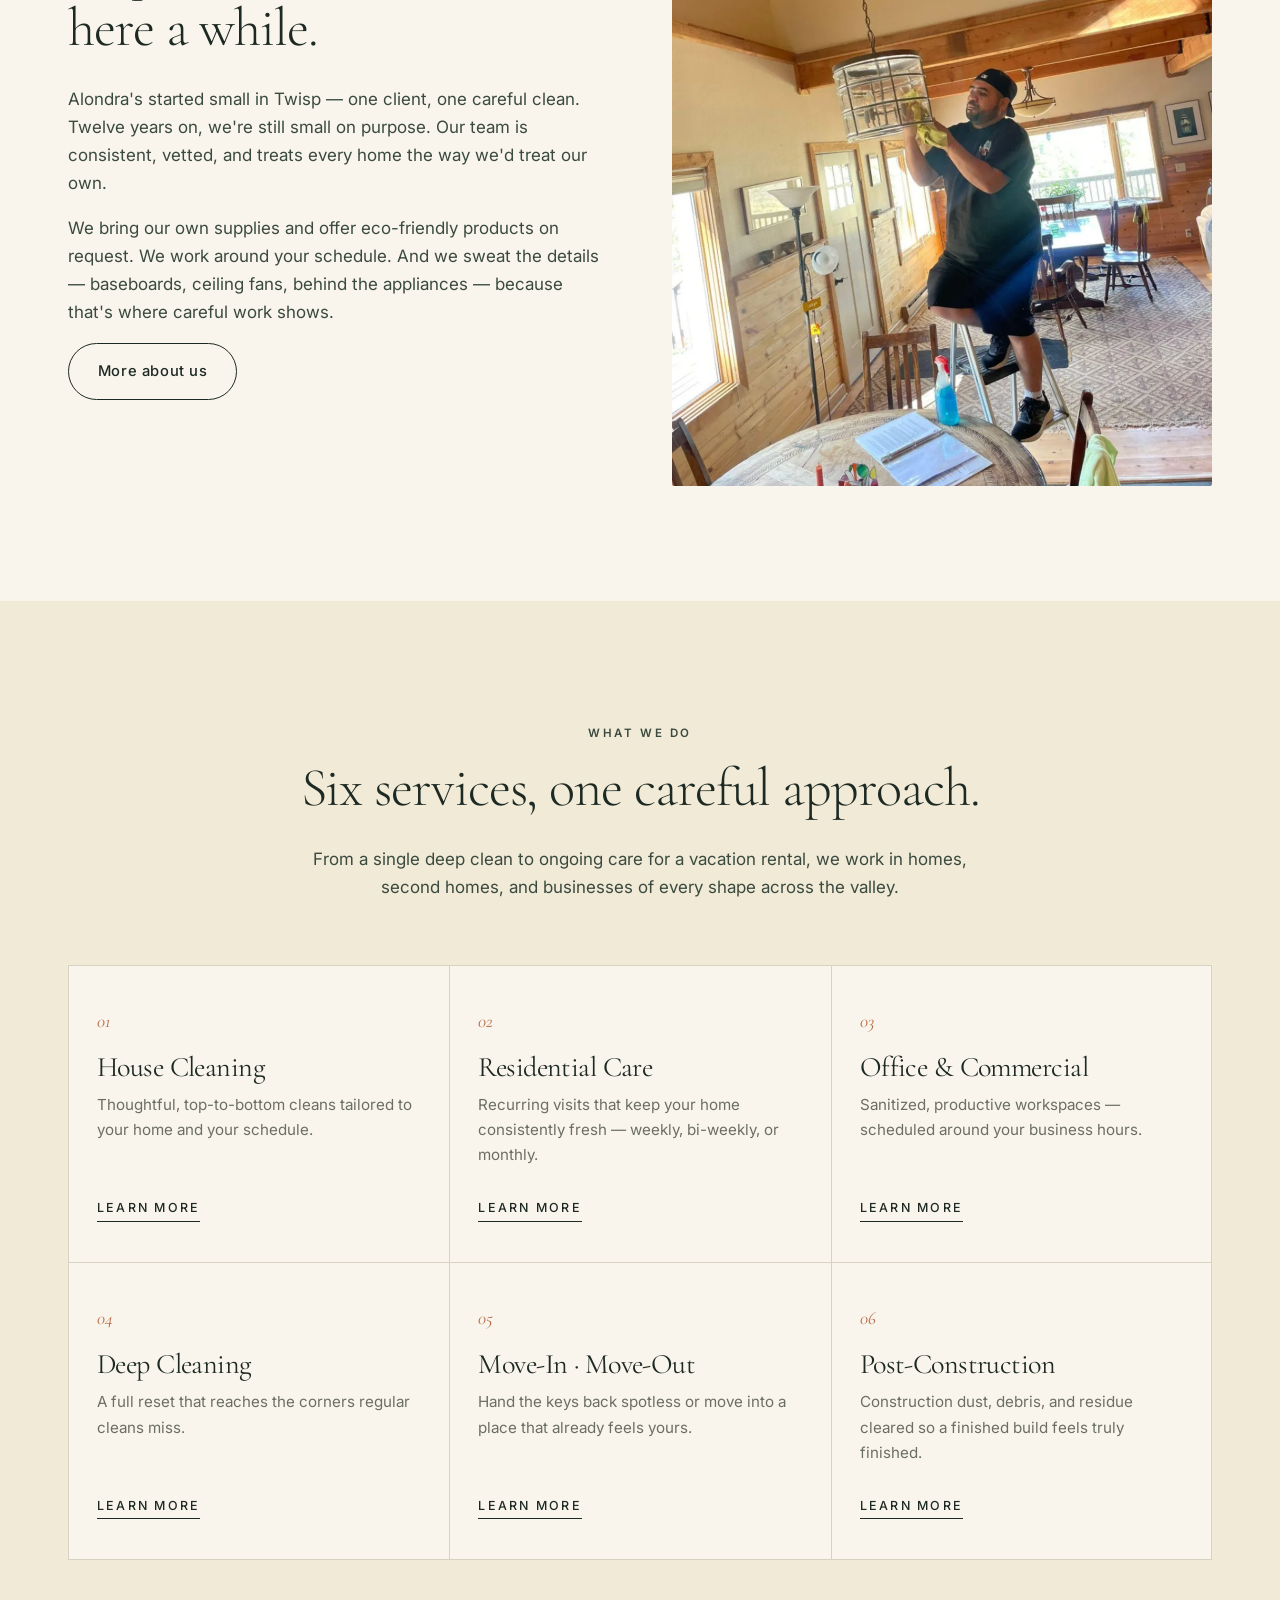
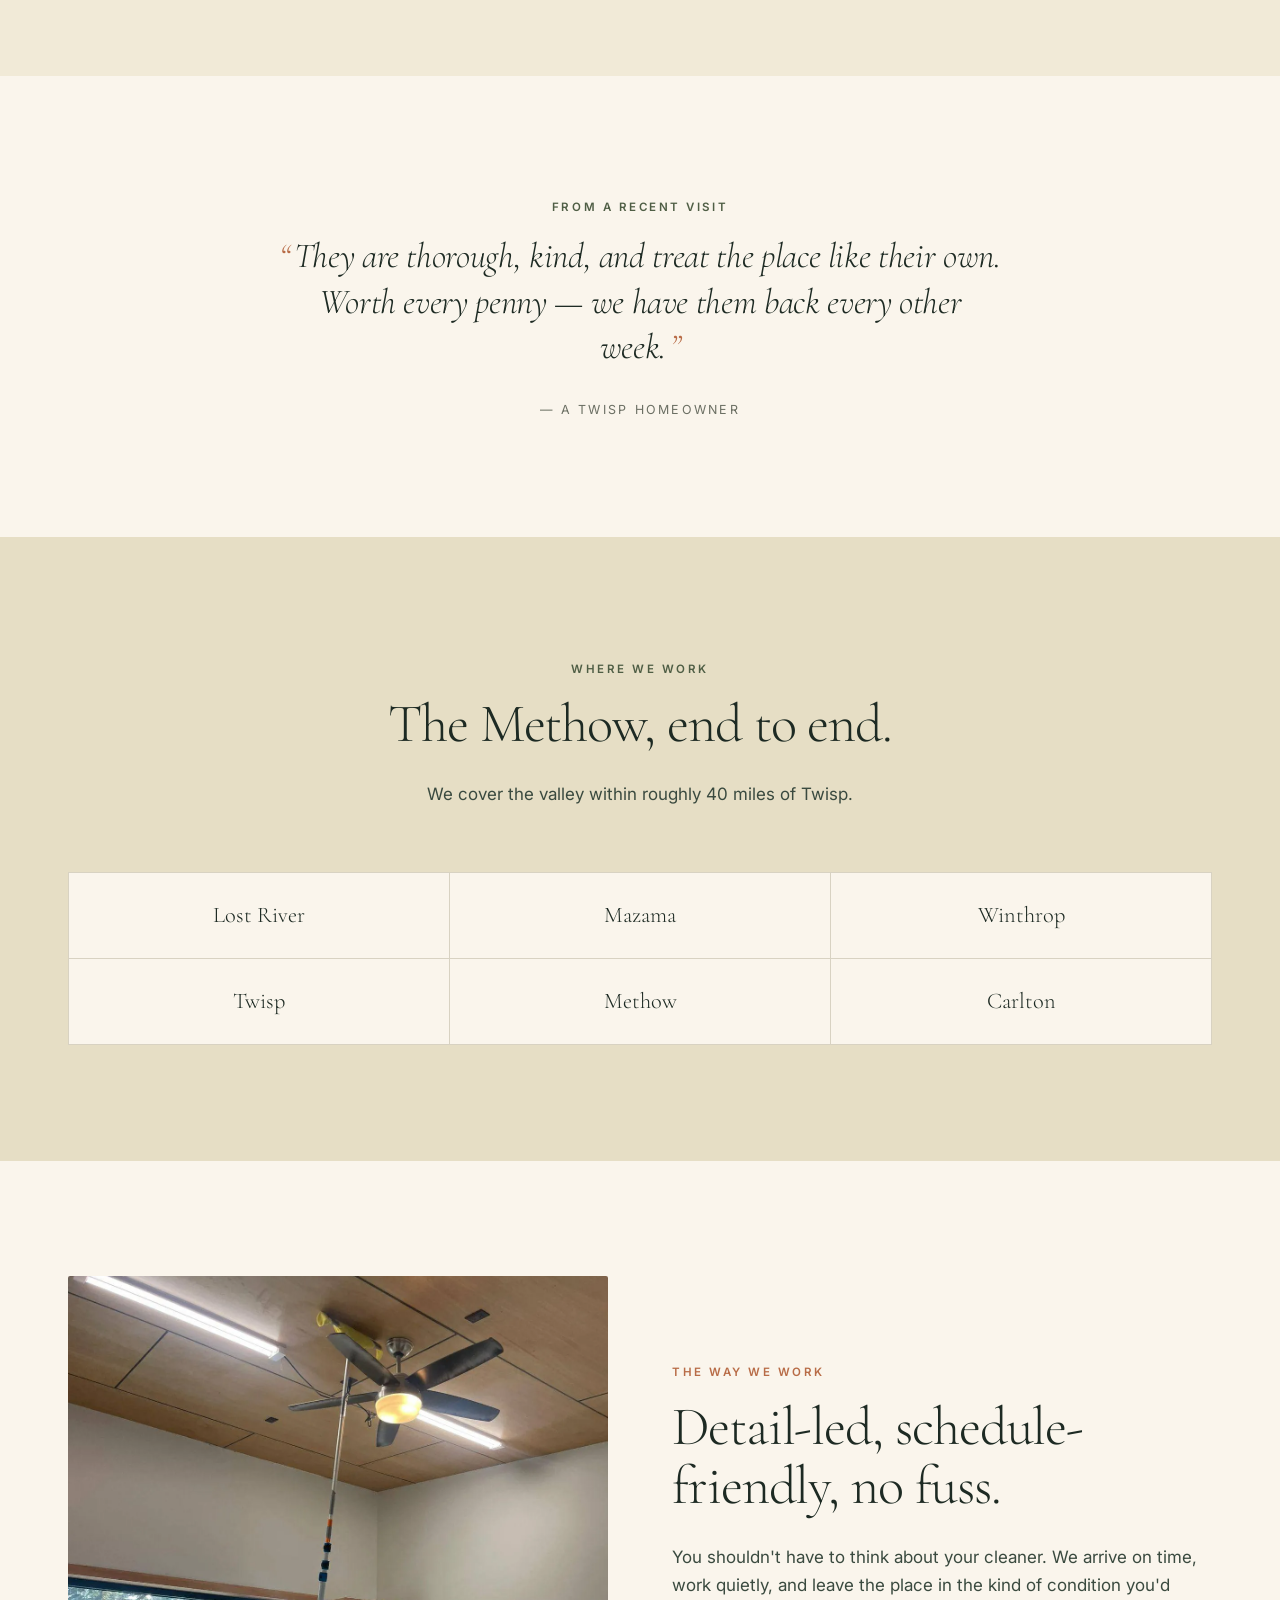
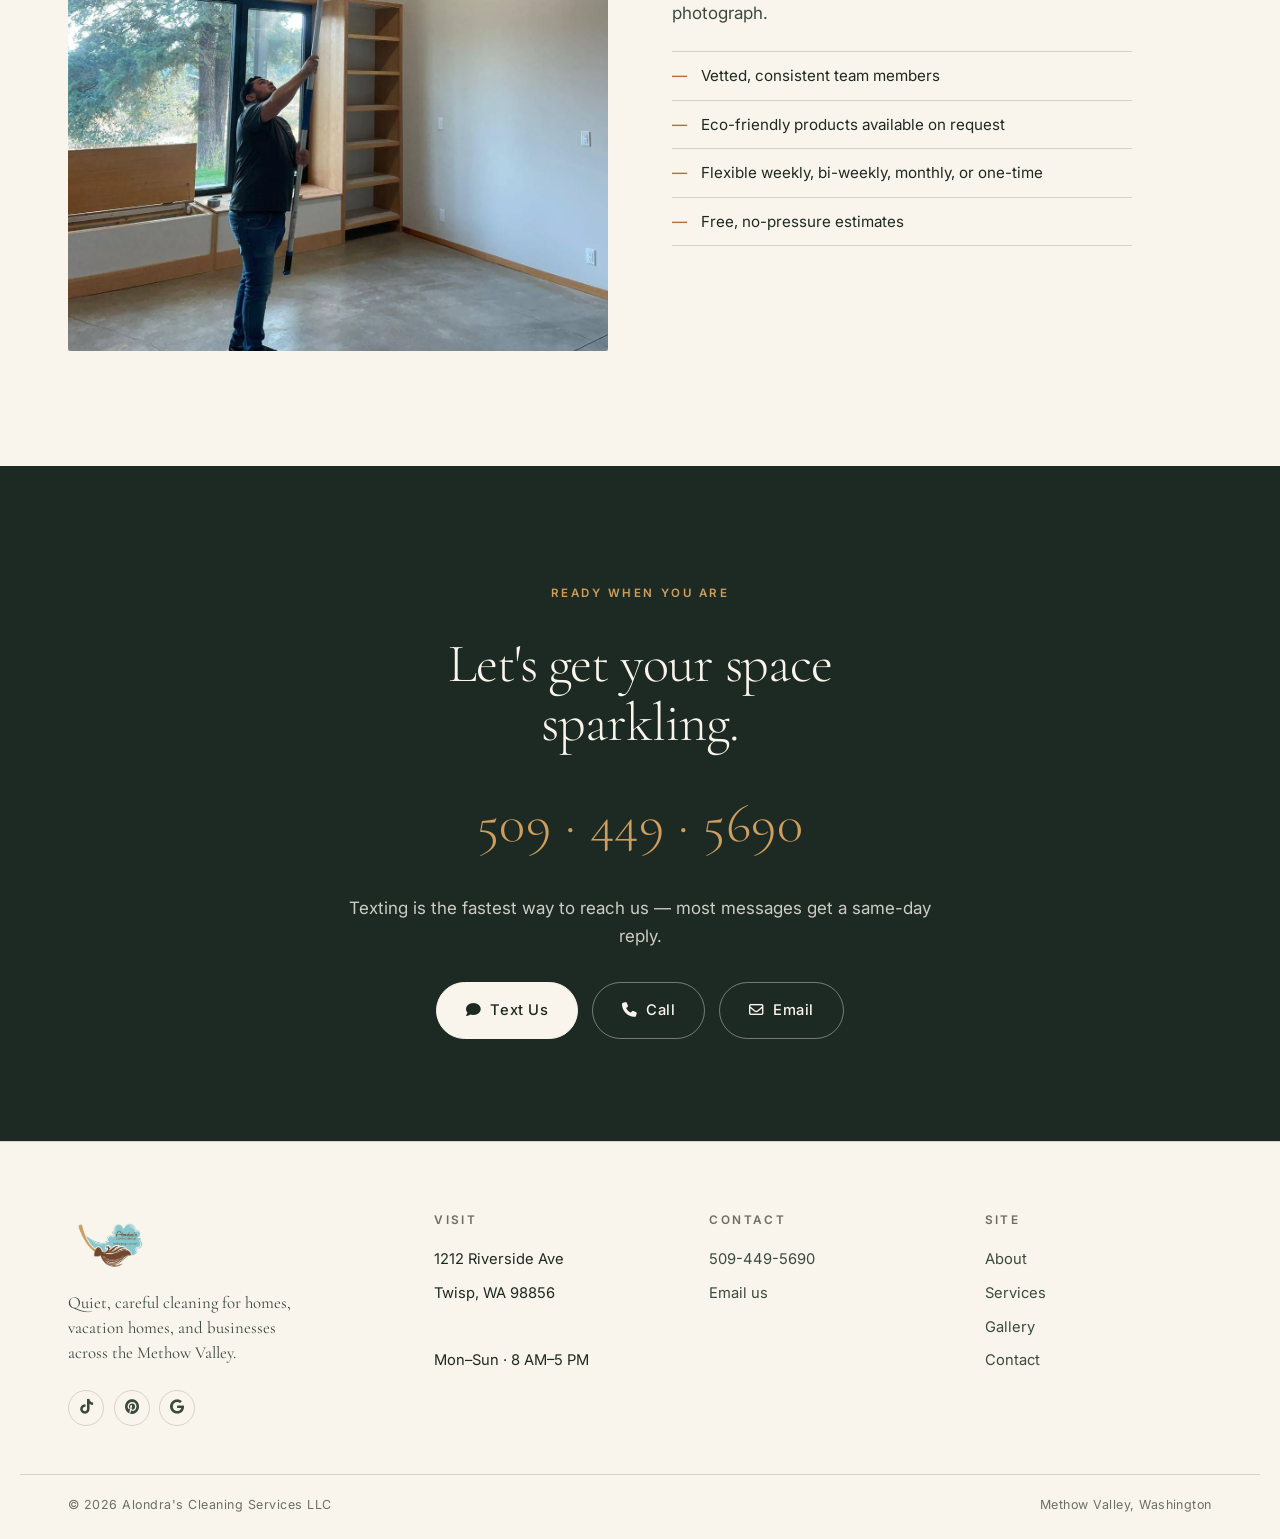
==== commit f2a64ca2: "Strip header redundancy: drop utility bar, balance centered logo (phone | logo | quote), remove What" ====
--- a/public/index.html
+++ b/public/index.html
@@ -14,32 +14,16 @@
 </head>
 <body>
 
-<div class="utility">
-  <div class="container">
-    <div class="utility-info">
-      <span><i class="fa-solid fa-location-dot"></i> Twisp, WA — serving the Methow Valley</span>
-      <span><i class="fa-regular fa-clock"></i> Mon – Sun · 8 AM – 5 PM</span>
-    </div>
-    <div class="utility-social">
-      <a href="https://wa.me/+15094495690" target="_blank" rel="noopener" aria-label="WhatsApp"><i class="fa-brands fa-whatsapp"></i></a>
-      <a href="https://www.tiktok.com/@alondras.cleaning1" target="_blank" rel="noopener" aria-label="TikTok"><i class="fa-brands fa-tiktok"></i></a>
-      <a href="https://www.pinterest.com/alondrascleaningllc/" target="_blank" rel="noopener" aria-label="Pinterest"><i class="fa-brands fa-pinterest"></i></a>
-      <a href="https://g.page/r/CdIszSM9pV25EBM/review" target="_blank" rel="noopener" aria-label="Google reviews"><i class="fa-brands fa-google"></i></a>
-    </div>
-  </div>
-</div>
 
 <header class="site-header">
   <div class="container">
-    <div class="utility-fixed-left">
-      <button class="nav-toggle" id="navToggle" aria-controls="primaryNav" aria-expanded="false">Menu</button>
-    </div>
+    <a class="header-side phone-link" href="tel:+15094495690">509-449-5690</a>
     <a class="brand" href="index.html" aria-label="Alondra's Cleaning Services LLC">
       <img src="images/a21b0e-b03e5cfa-d159-422f-95df-f5fbe73e26fc_normalLogo.webp" alt="Alondra's Cleaning Services LLC" />
-      <span class="brand-mark">Methow Valley · Est. 2013</span>
     </a>
-    <div class="utility-fixed-right">
-      <a class="header-cta" href="tel:+15094495690"><span>Call</span> <span class="phone">509-449-5690</span></a>
+    <div class="header-side cta-side">
+      <a class="cta-link" href="contact.html">Get a Quote</a>
+      <button class="nav-toggle" id="navToggle" aria-controls="primaryNav" aria-expanded="false">Menu</button>
     </div>
   </div>
 </header>
@@ -55,7 +39,6 @@
 
 <section class="hero" style="background-image: url('images/3f1818-asset.webp');">
   <div class="container">
-    <p class="eyebrow">Methow Valley, est. 2013</p>
     <h1>Honest, careful cleaning for the homes of the <em>valley</em>.</h1>
     <p>We've been quietly caring for homes, vacation homes, and businesses from Lost River to Carlton for more than a decade — one careful clean at a time.</p>
     <div class="hero-actions">
@@ -200,7 +183,6 @@
       <img src="images/a21b0e-b03e5cfa-d159-422f-95df-f5fbe73e26fc_normalLogo.webp" alt="" />
       <p>Quiet, careful cleaning for homes, vacation homes, and businesses across the Methow Valley.</p>
       <div class="socials">
-        <a href="https://wa.me/+15094495690" aria-label="WhatsApp"><i class="fa-brands fa-whatsapp"></i></a>
         <a href="https://www.tiktok.com/@alondras.cleaning1" aria-label="TikTok"><i class="fa-brands fa-tiktok"></i></a>
         <a href="https://www.pinterest.com/alondrascleaningllc/" aria-label="Pinterest"><i class="fa-brands fa-pinterest"></i></a>
         <a href="https://g.page/r/CdIszSM9pV25EBM/review" aria-label="Google"><i class="fa-brands fa-google"></i></a>
@@ -237,7 +219,6 @@
     <span>Methow Valley, Washington</span>
   </div>
 </footer>
-<a class="fab" href="https://wa.me/+15094495690" target="_blank" rel="noopener" aria-label="WhatsApp"><i class="fa-brands fa-whatsapp"></i></a>
 <script src="script.js"></script>
 </body>
 </html>
--- a/public/styles.css
+++ b/public/styles.css
@@ -137,32 +137,38 @@
   gap: 0.4rem;
 }
 .brand img { height: 110px; width: auto; }
-.brand-mark {
-  font-family: 'Cormorant Garamond', 'Georgia', serif;
+
+.header-side {
+  font-size: 0.85rem;
+  letter-spacing: 0.16em;
+  text-transform: uppercase;
+  color: var(--ink);
+  font-weight: 500;
+}
+.header-side.phone-link {
+  grid-column: 1;
+  justify-self: start;
+}
+.header-side.cta-side {
+  grid-column: 3;
+  justify-self: end;
+  display: flex;
+  align-items: center;
+  gap: 1rem;
+}
+.cta-link {
+  display: inline-block;
+  padding: 0.65rem 1.35rem;
+  border: 1px solid var(--ink);
+  border-radius: 999px;
+  color: var(--ink);
   font-size: 0.78rem;
-  letter-spacing: 0.32em;
-  text-transform: uppercase;
-  color: var(--muted);
-  font-weight: 400;
-}
-.utility-fixed-left { grid-column: 1; }
-.utility-fixed-right { grid-column: 3; justify-self: end; }
-.utility-fixed-left .nav-toggle,
-.utility-fixed-right .header-cta {
-  font-size: 0.85rem;
-}
-.header-cta {
-  display: inline-flex;
-  align-items: center;
-  gap: 0.5rem;
+  letter-spacing: 0.16em;
+  text-transform: uppercase;
   font-weight: 500;
-  letter-spacing: 0.02em;
-}
-.header-cta .phone {
-  font-family: 'Cormorant Garamond', 'Georgia', serif;
-  font-size: 1.1rem;
-  font-weight: 400;
-}
+  transition: all 0.2s;
+}
+.cta-link:hover { background: var(--ink); color: var(--cream); }
 
 .primary-nav {
   border-top: 1px solid var(--rule);
@@ -217,15 +223,14 @@
     padding-top: 1rem; padding-bottom: 1rem;
   }
   .brand img { height: 80px; }
-  .brand-mark { font-size: 0.62rem; letter-spacing: 0.2em; }
-  .utility-fixed-right { display: none; }
-  .nav-toggle { display: inline-block; justify-self: start; }
+  .header-side.phone-link { font-size: 0.78rem; letter-spacing: 0.1em; }
+  .cta-link { display: none; }
+  .nav-toggle { display: inline-block; }
   .primary-nav { display: none; }
   .primary-nav.open { display: block; }
   .primary-nav .container { flex-direction: column; gap: 0; padding: 0; }
   .primary-nav a { padding: 1rem var(--gutter); border-bottom: 1px solid var(--rule); width: 100%; text-align: center; }
   .primary-nav a.active::after { display: none; }
-  .utility-info { gap: 0.9rem; font-size: 0.72rem; }
 }
 
 /* HERO */
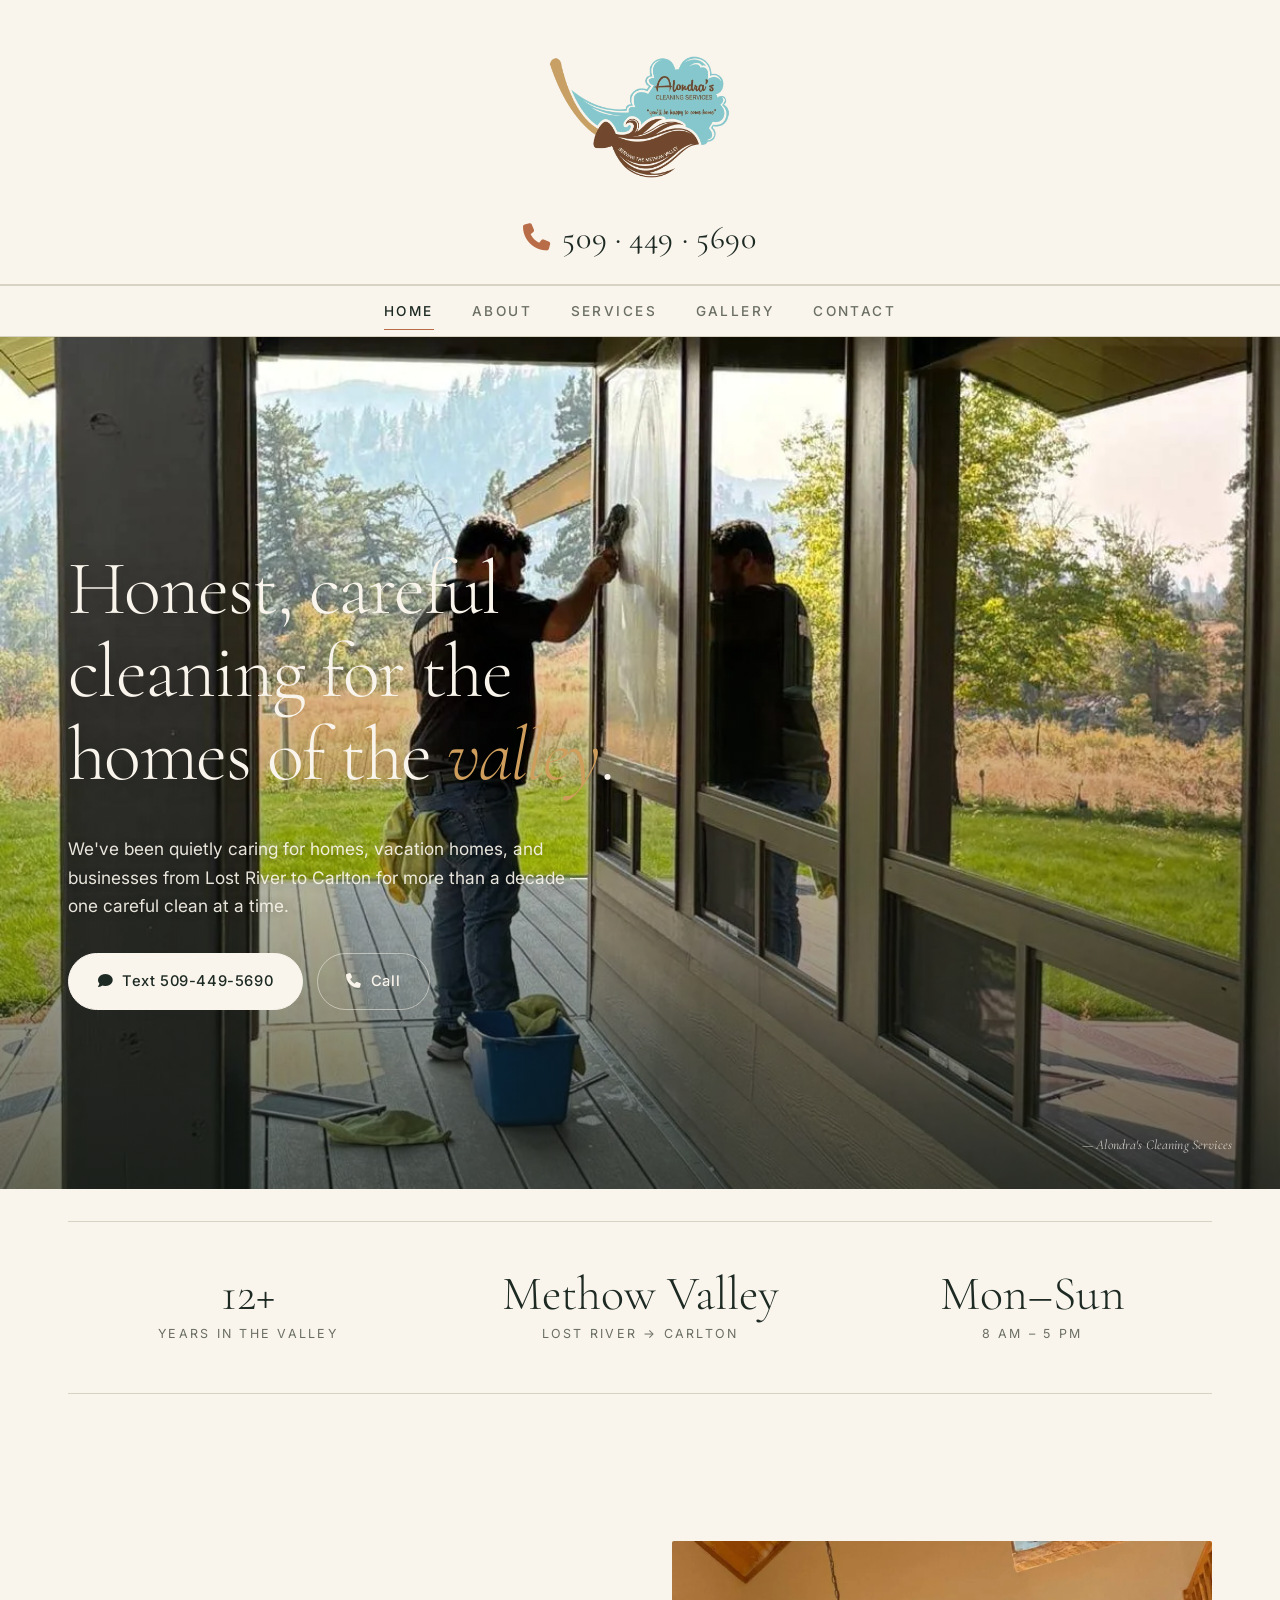
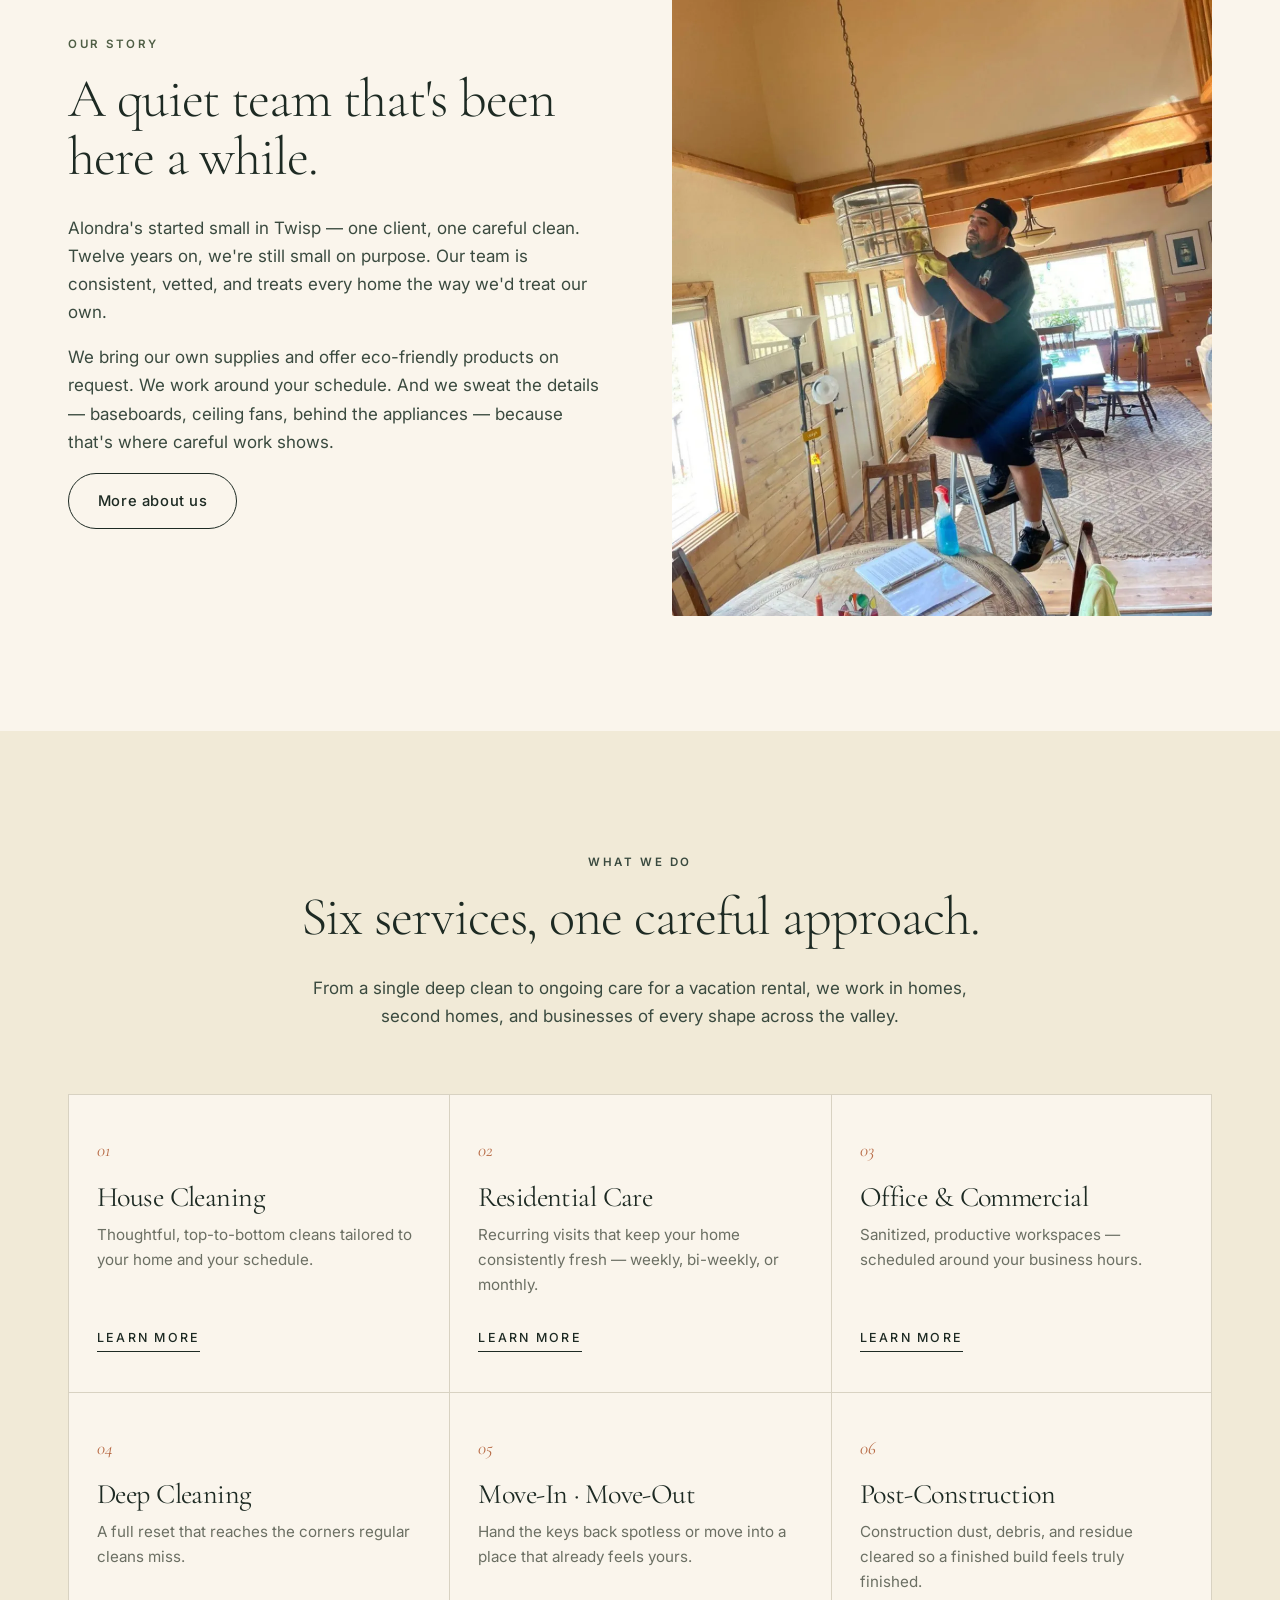
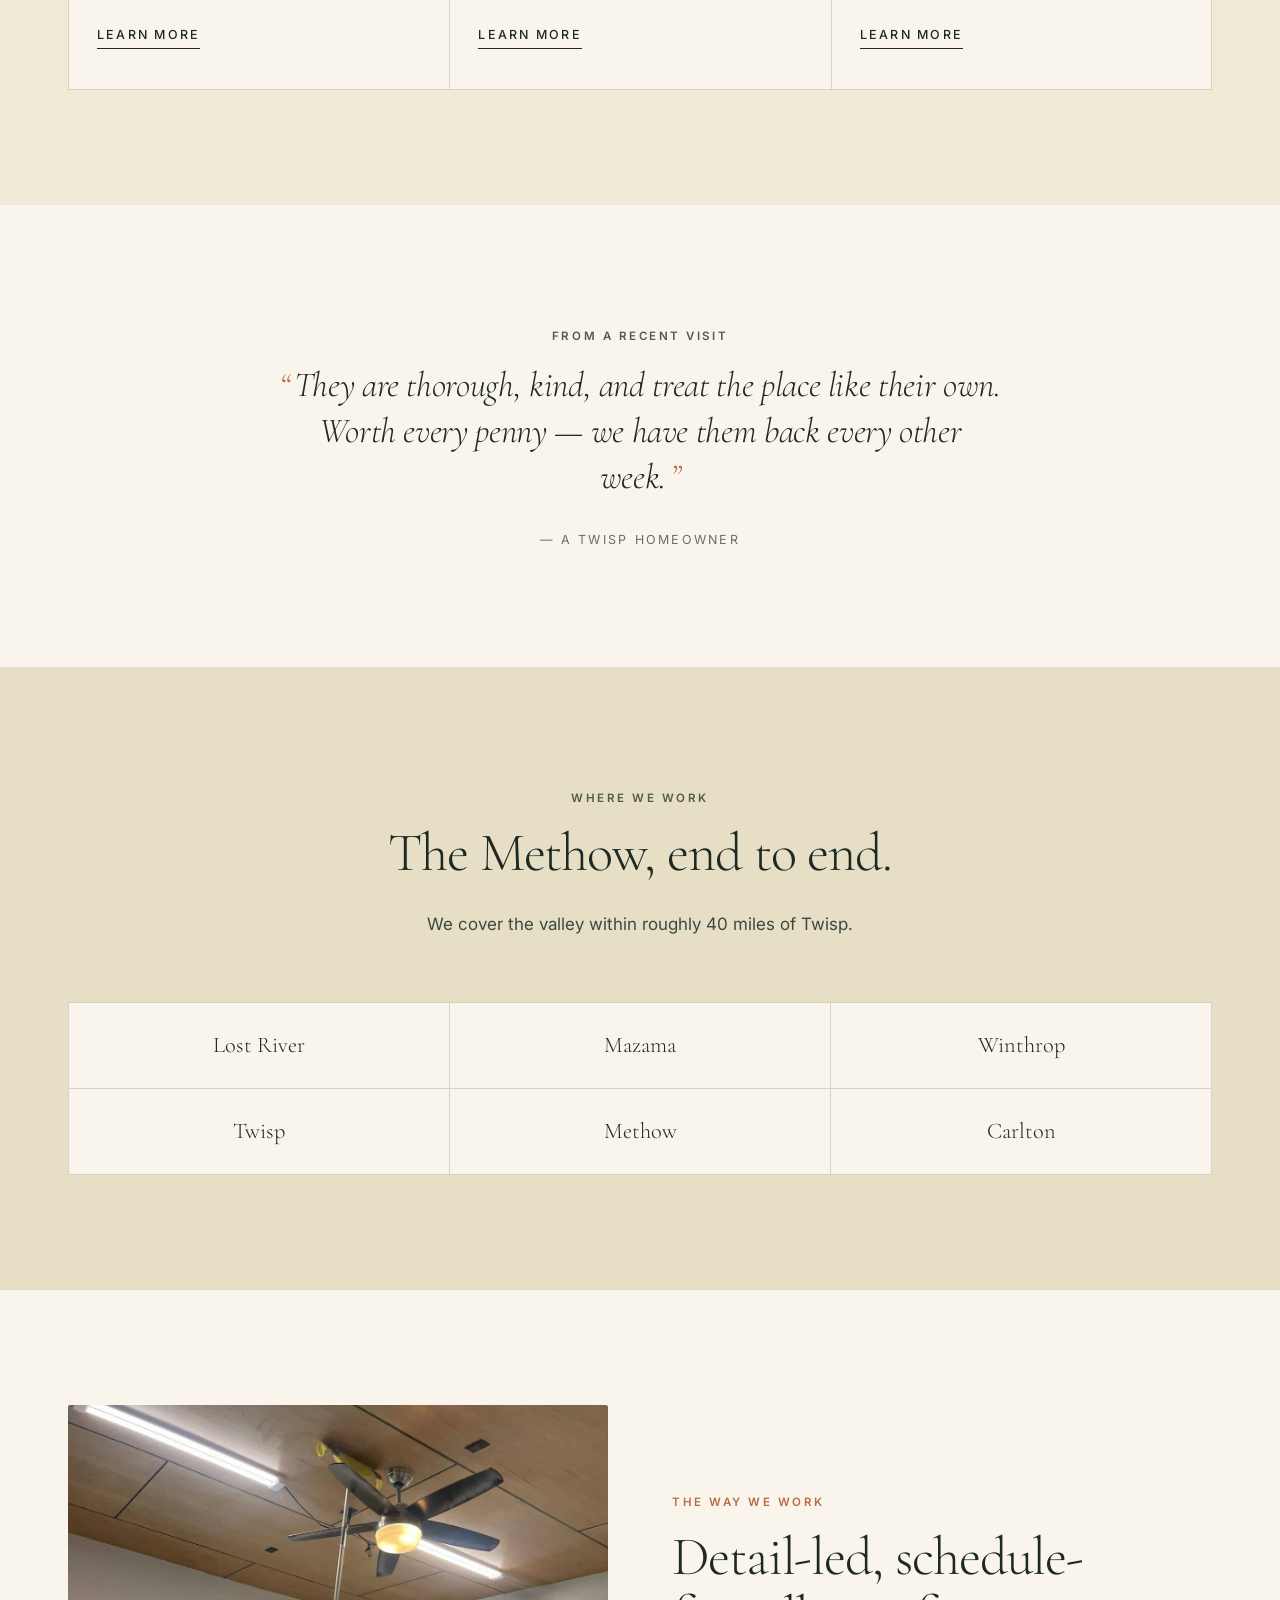
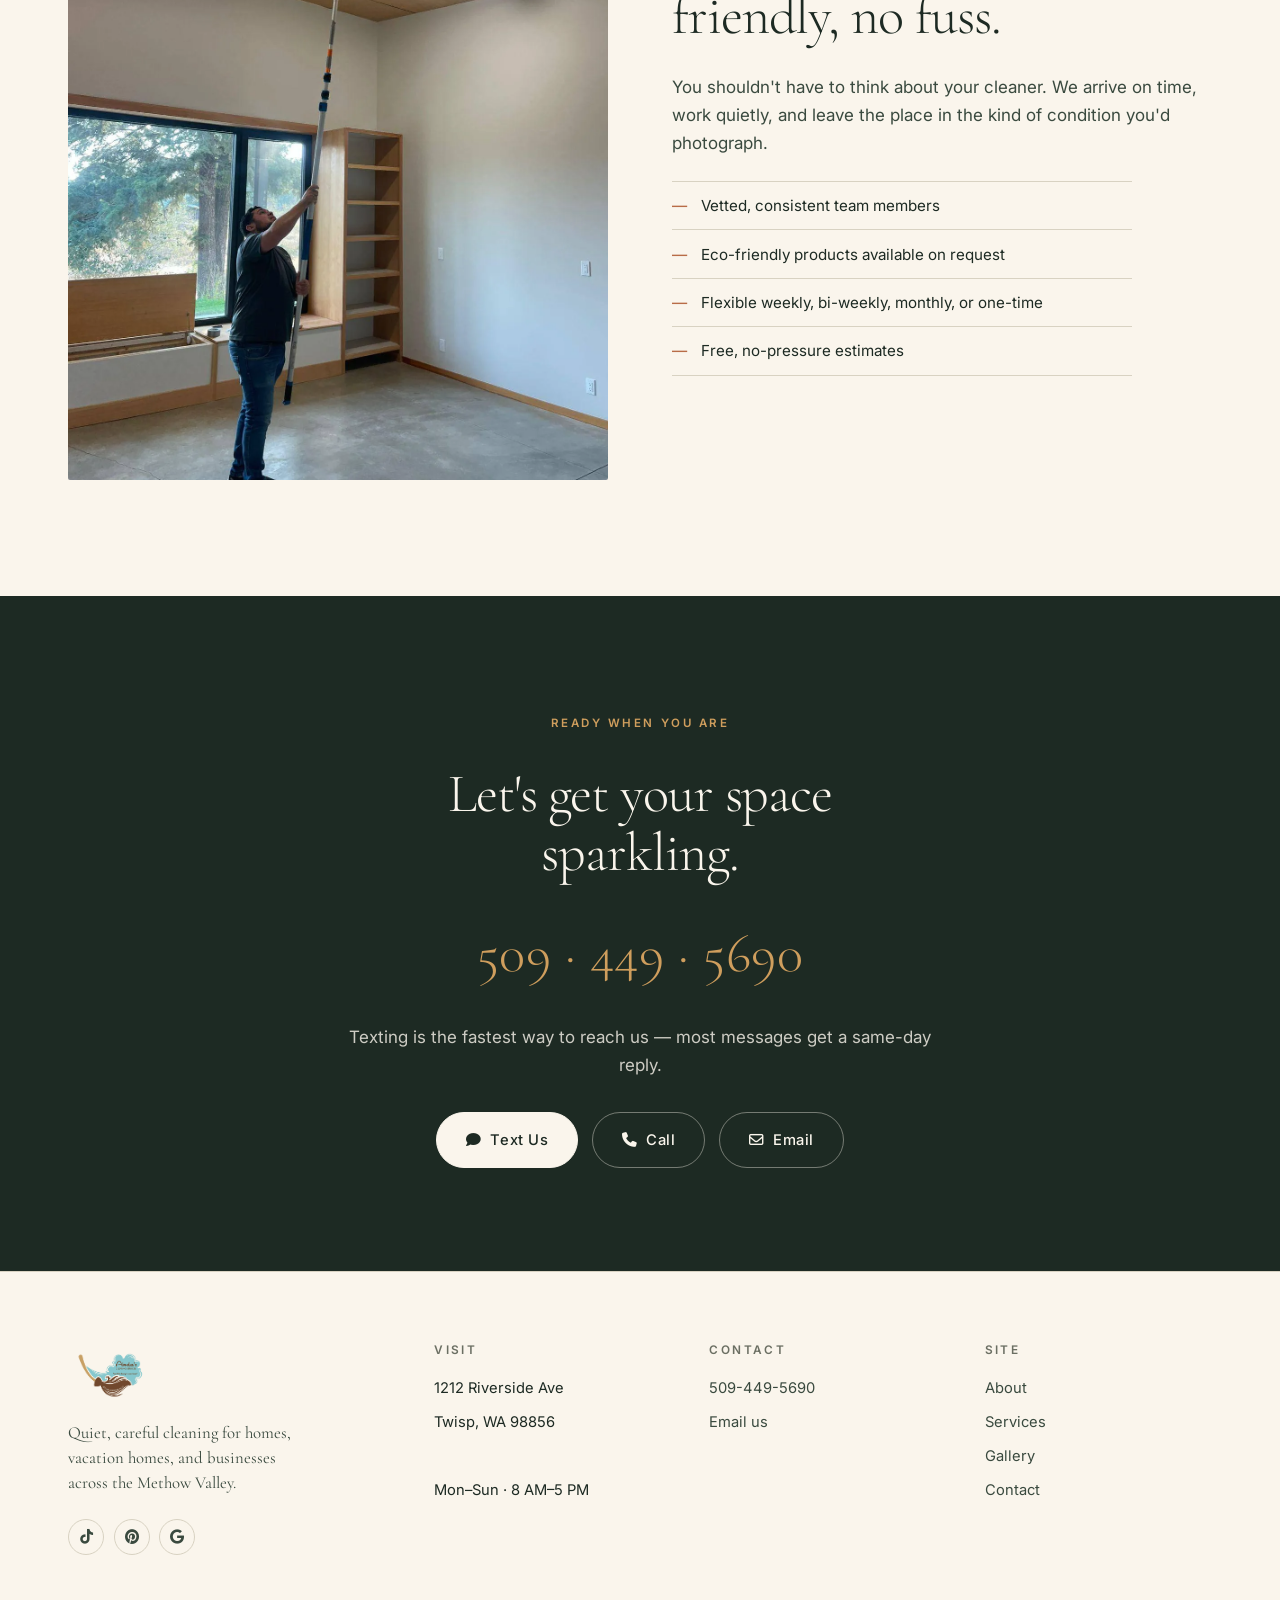
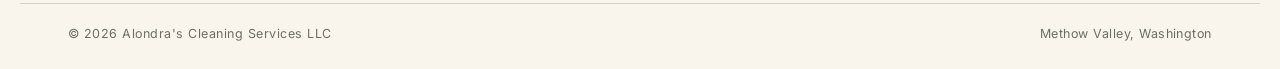
==== commit 506789c8: "Phone primary, logo magnet-sized: stacked centered header, drop Get a Quote" ====
--- a/public/index.html
+++ b/public/index.html
@@ -17,14 +17,13 @@
 
 <header class="site-header">
   <div class="container">
-    <a class="header-side phone-link" href="tel:+15094495690">509-449-5690</a>
     <a class="brand" href="index.html" aria-label="Alondra's Cleaning Services LLC">
       <img src="images/a21b0e-b03e5cfa-d159-422f-95df-f5fbe73e26fc_normalLogo.webp" alt="Alondra's Cleaning Services LLC" />
     </a>
-    <div class="header-side cta-side">
-      <a class="cta-link" href="contact.html">Get a Quote</a>
-      <button class="nav-toggle" id="navToggle" aria-controls="primaryNav" aria-expanded="false">Menu</button>
-    </div>
+    <a class="phone-primary" href="tel:+15094495690">
+      <i class="fa-solid fa-phone"></i><span>509 · 449 · 5690</span>
+    </a>
+    <button class="nav-toggle" id="navToggle" aria-controls="primaryNav" aria-expanded="false">Menu</button>
   </div>
 </header>
 <nav class="primary-nav" id="primaryNav">
--- a/public/styles.css
+++ b/public/styles.css
@@ -122,53 +122,34 @@
   border-bottom: 1px solid var(--rule);
 }
 .site-header .container {
-  display: grid;
-  grid-template-columns: 1fr auto 1fr;
-  align-items: center;
-  padding-top: 1.4rem;
-  padding-bottom: 1.4rem;
-  gap: 1.5rem;
+  display: flex;
+  flex-direction: column;
+  align-items: center;
+  gap: 0.85rem;
+  padding-top: 1.75rem;
+  padding-bottom: 1.25rem;
+  position: relative;
 }
 .brand {
-  grid-column: 2;
-  display: flex;
-  flex-direction: column;
-  align-items: center;
-  gap: 0.4rem;
-}
-.brand img { height: 110px; width: auto; }
-
-.header-side {
-  font-size: 0.85rem;
-  letter-spacing: 0.16em;
-  text-transform: uppercase;
-  color: var(--ink);
-  font-weight: 500;
-}
-.header-side.phone-link {
-  grid-column: 1;
-  justify-self: start;
-}
-.header-side.cta-side {
-  grid-column: 3;
-  justify-self: end;
-  display: flex;
-  align-items: center;
-  gap: 1rem;
-}
-.cta-link {
-  display: inline-block;
-  padding: 0.65rem 1.35rem;
-  border: 1px solid var(--ink);
-  border-radius: 999px;
-  color: var(--ink);
-  font-size: 0.78rem;
-  letter-spacing: 0.16em;
-  text-transform: uppercase;
-  font-weight: 500;
-  transition: all 0.2s;
-}
-.cta-link:hover { background: var(--ink); color: var(--cream); }
+  display: flex;
+  align-items: center;
+  justify-content: center;
+}
+.brand img { height: 170px; width: auto; }
+
+.phone-primary {
+  font-family: 'Cormorant Garamond', 'Georgia', serif;
+  font-size: clamp(1.5rem, 2.6vw, 2rem);
+  font-weight: 400;
+  color: var(--ink);
+  display: inline-flex;
+  align-items: center;
+  gap: 0.7rem;
+  letter-spacing: 0.02em;
+  transition: color 0.2s;
+}
+.phone-primary i { font-size: 0.85em; color: var(--clay); }
+.phone-primary:hover { color: var(--clay); }
 
 .primary-nav {
   border-top: 1px solid var(--rule);
@@ -216,15 +197,19 @@
   align-self: center;
 }
 
+.nav-toggle {
+  position: absolute;
+  top: 1rem;
+  right: var(--gutter);
+}
+
 @media (max-width: 800px) {
   .site-header .container {
-    grid-template-columns: 1fr auto 1fr;
-    gap: 0.6rem;
-    padding-top: 1rem; padding-bottom: 1rem;
+    gap: 0.5rem;
+    padding-top: 1.1rem; padding-bottom: 1rem;
   }
-  .brand img { height: 80px; }
-  .header-side.phone-link { font-size: 0.78rem; letter-spacing: 0.1em; }
-  .cta-link { display: none; }
+  .brand img { height: 110px; }
+  .phone-primary { font-size: 1.3rem; }
   .nav-toggle { display: inline-block; }
   .primary-nav { display: none; }
   .primary-nav.open { display: block; }
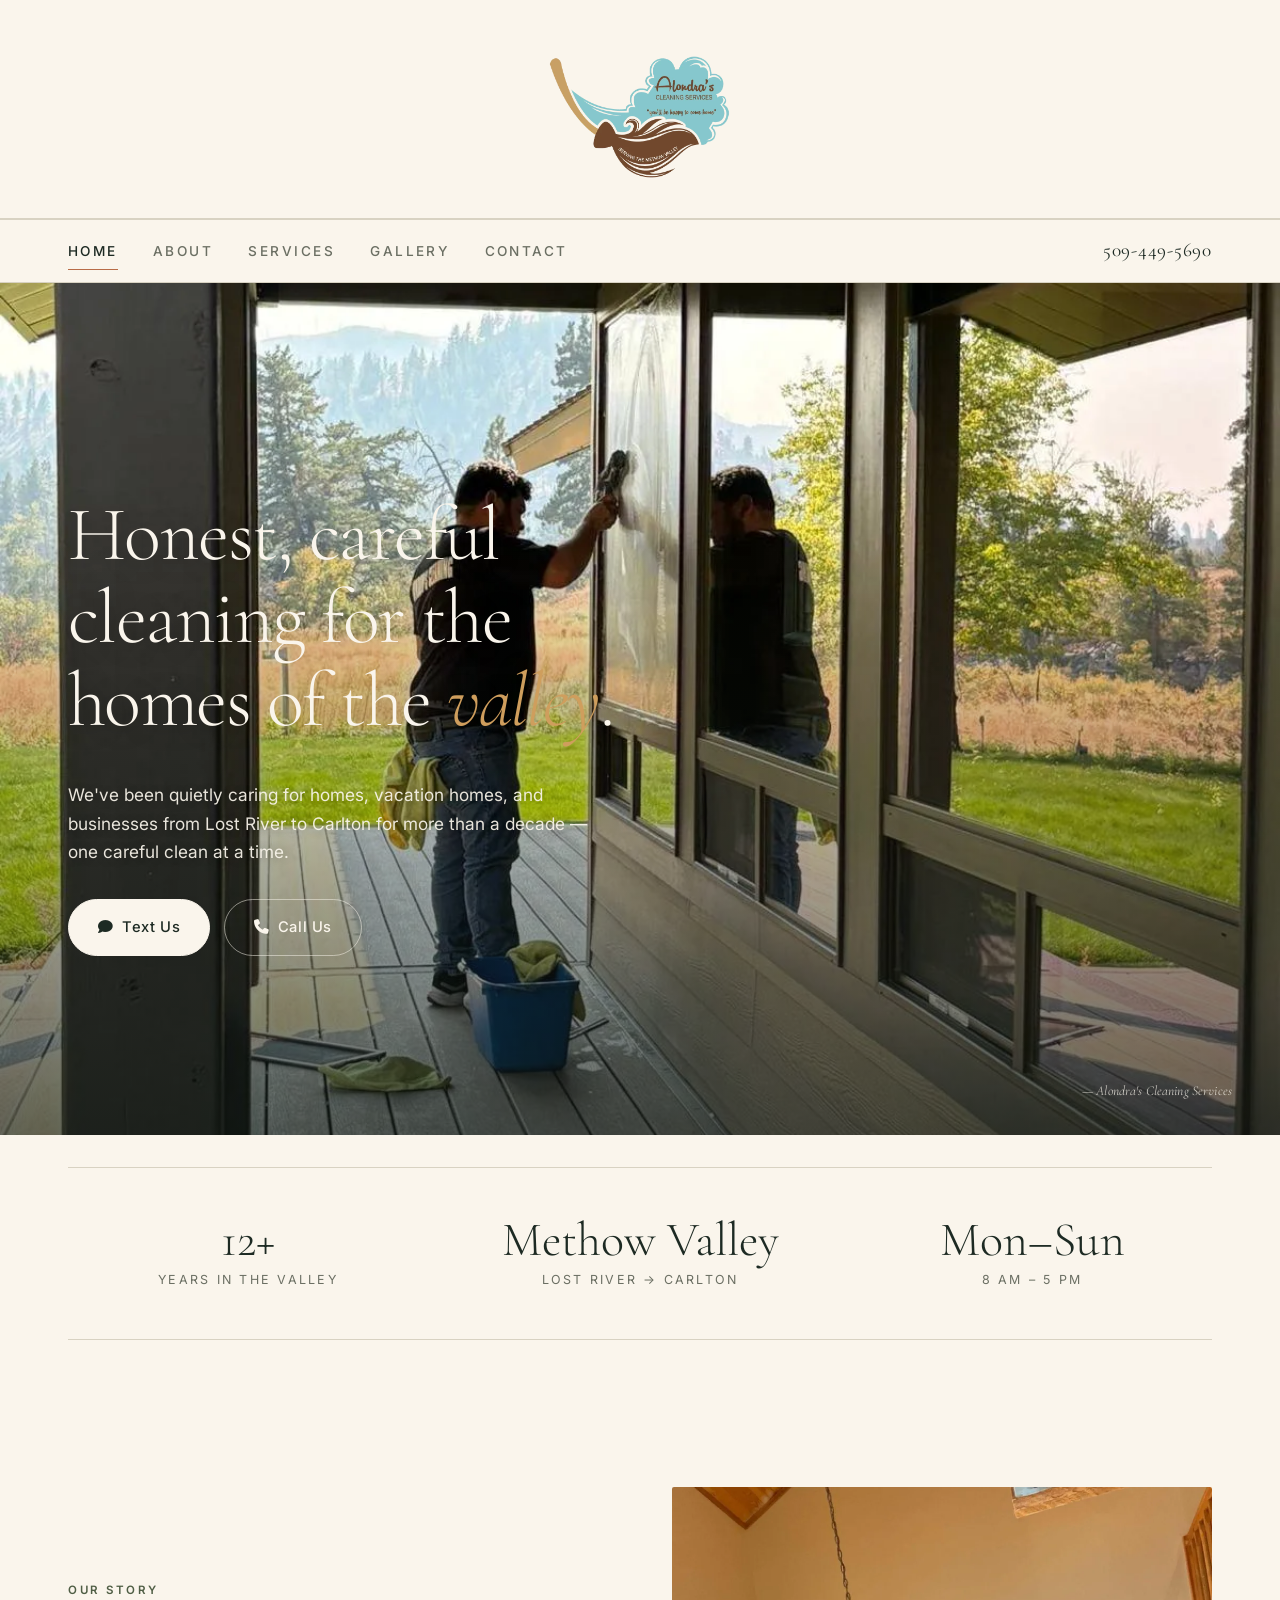
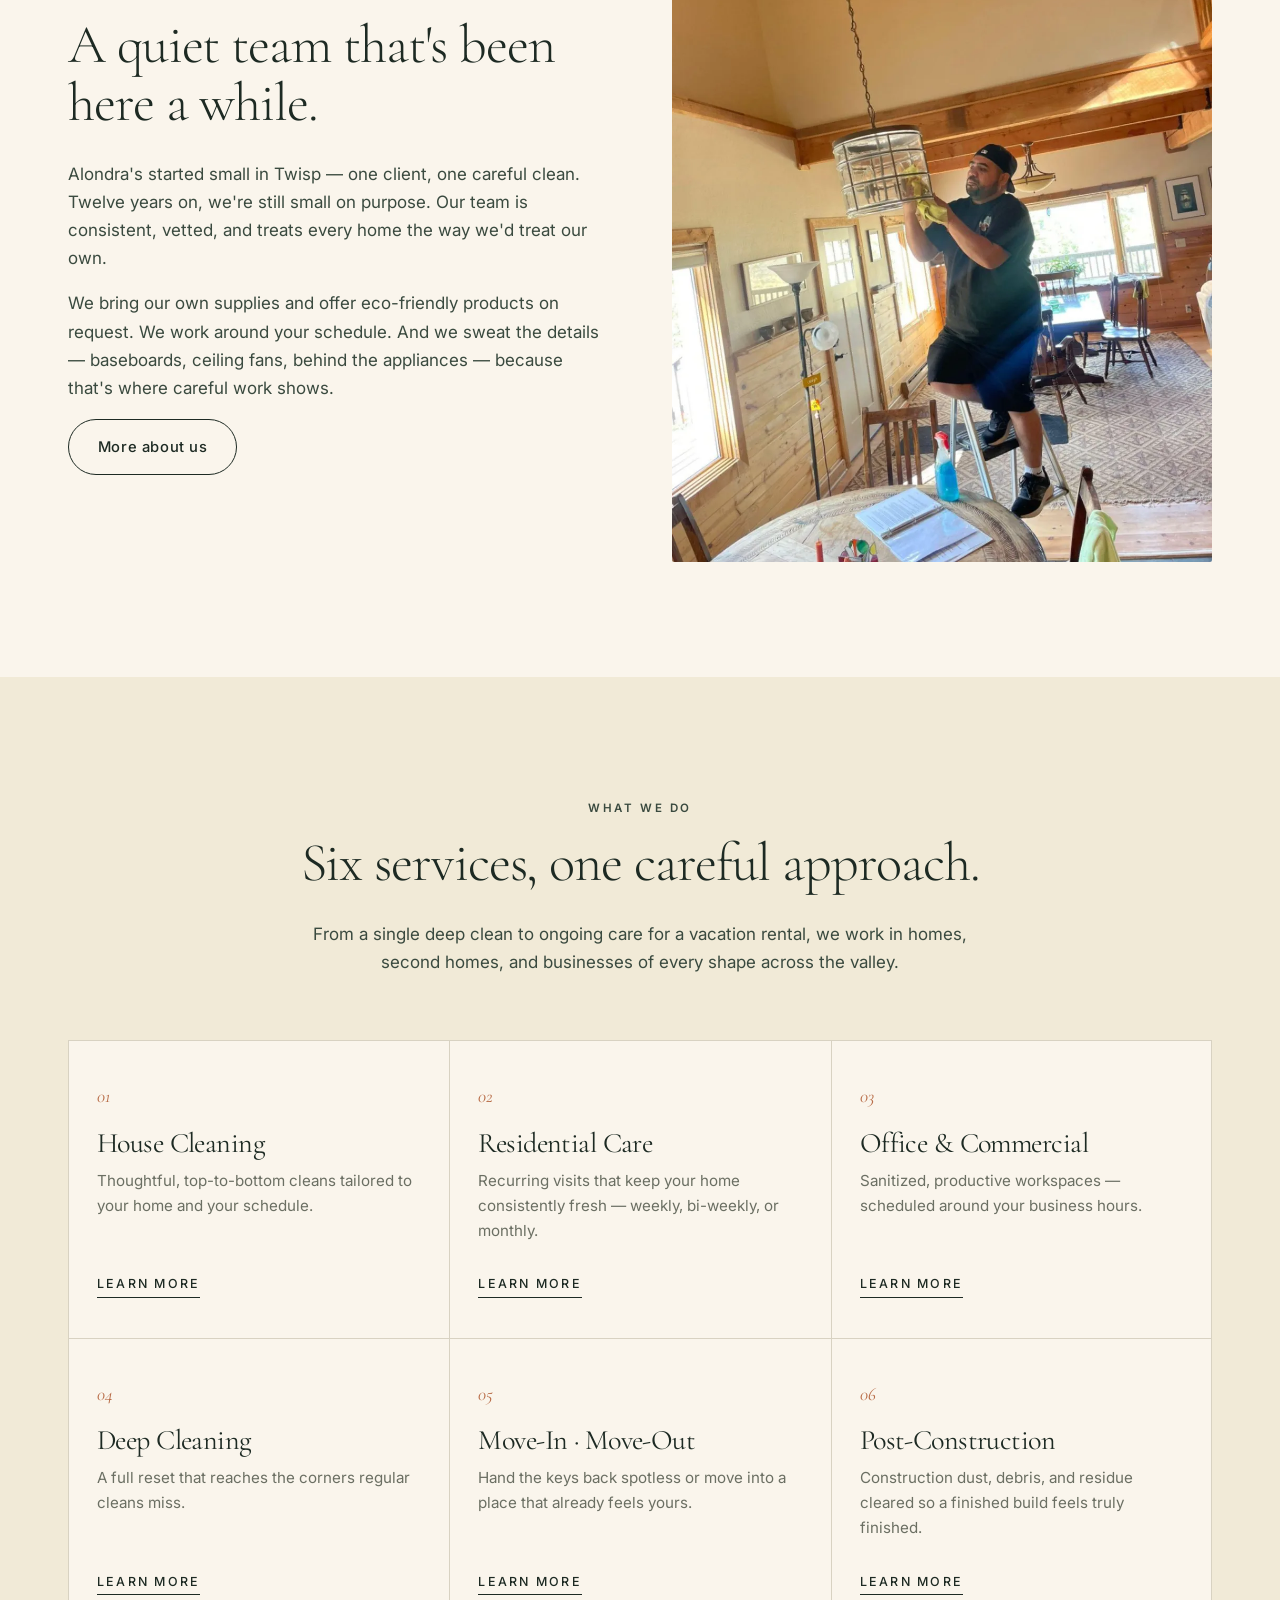
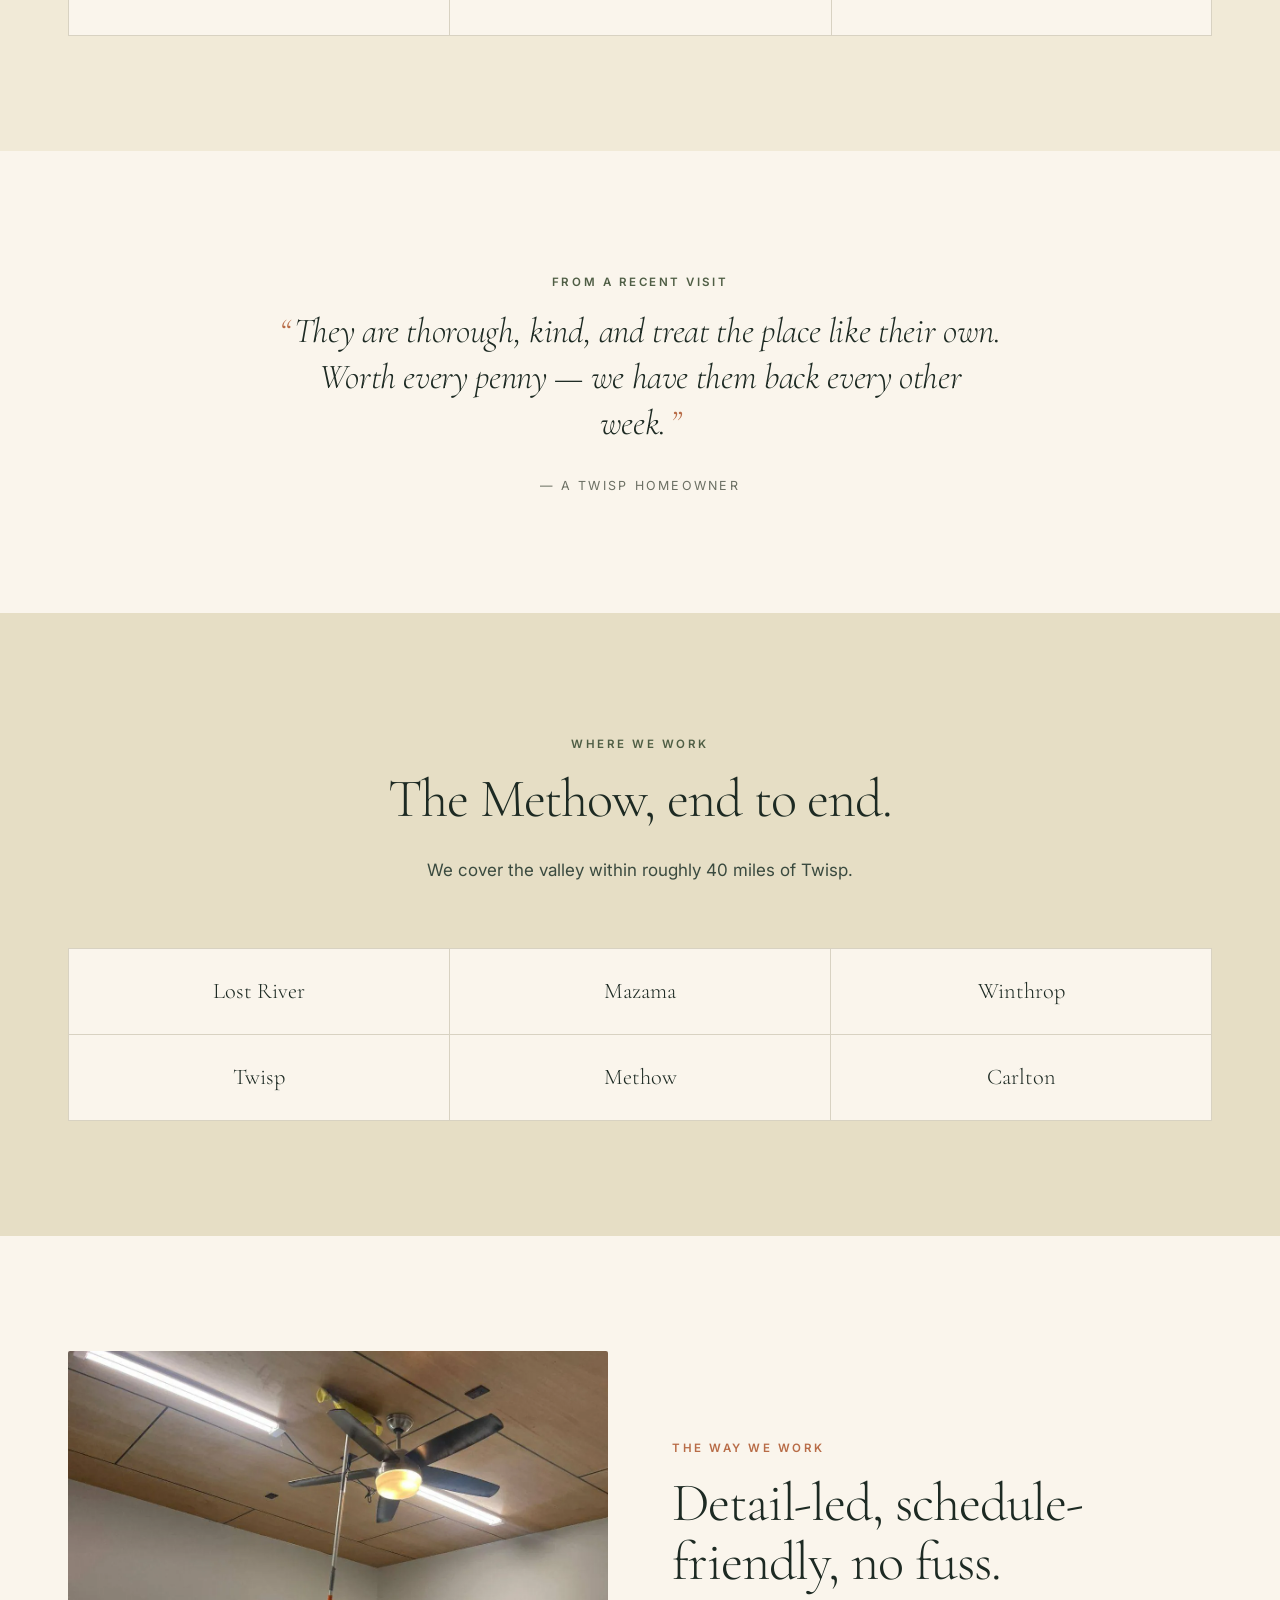
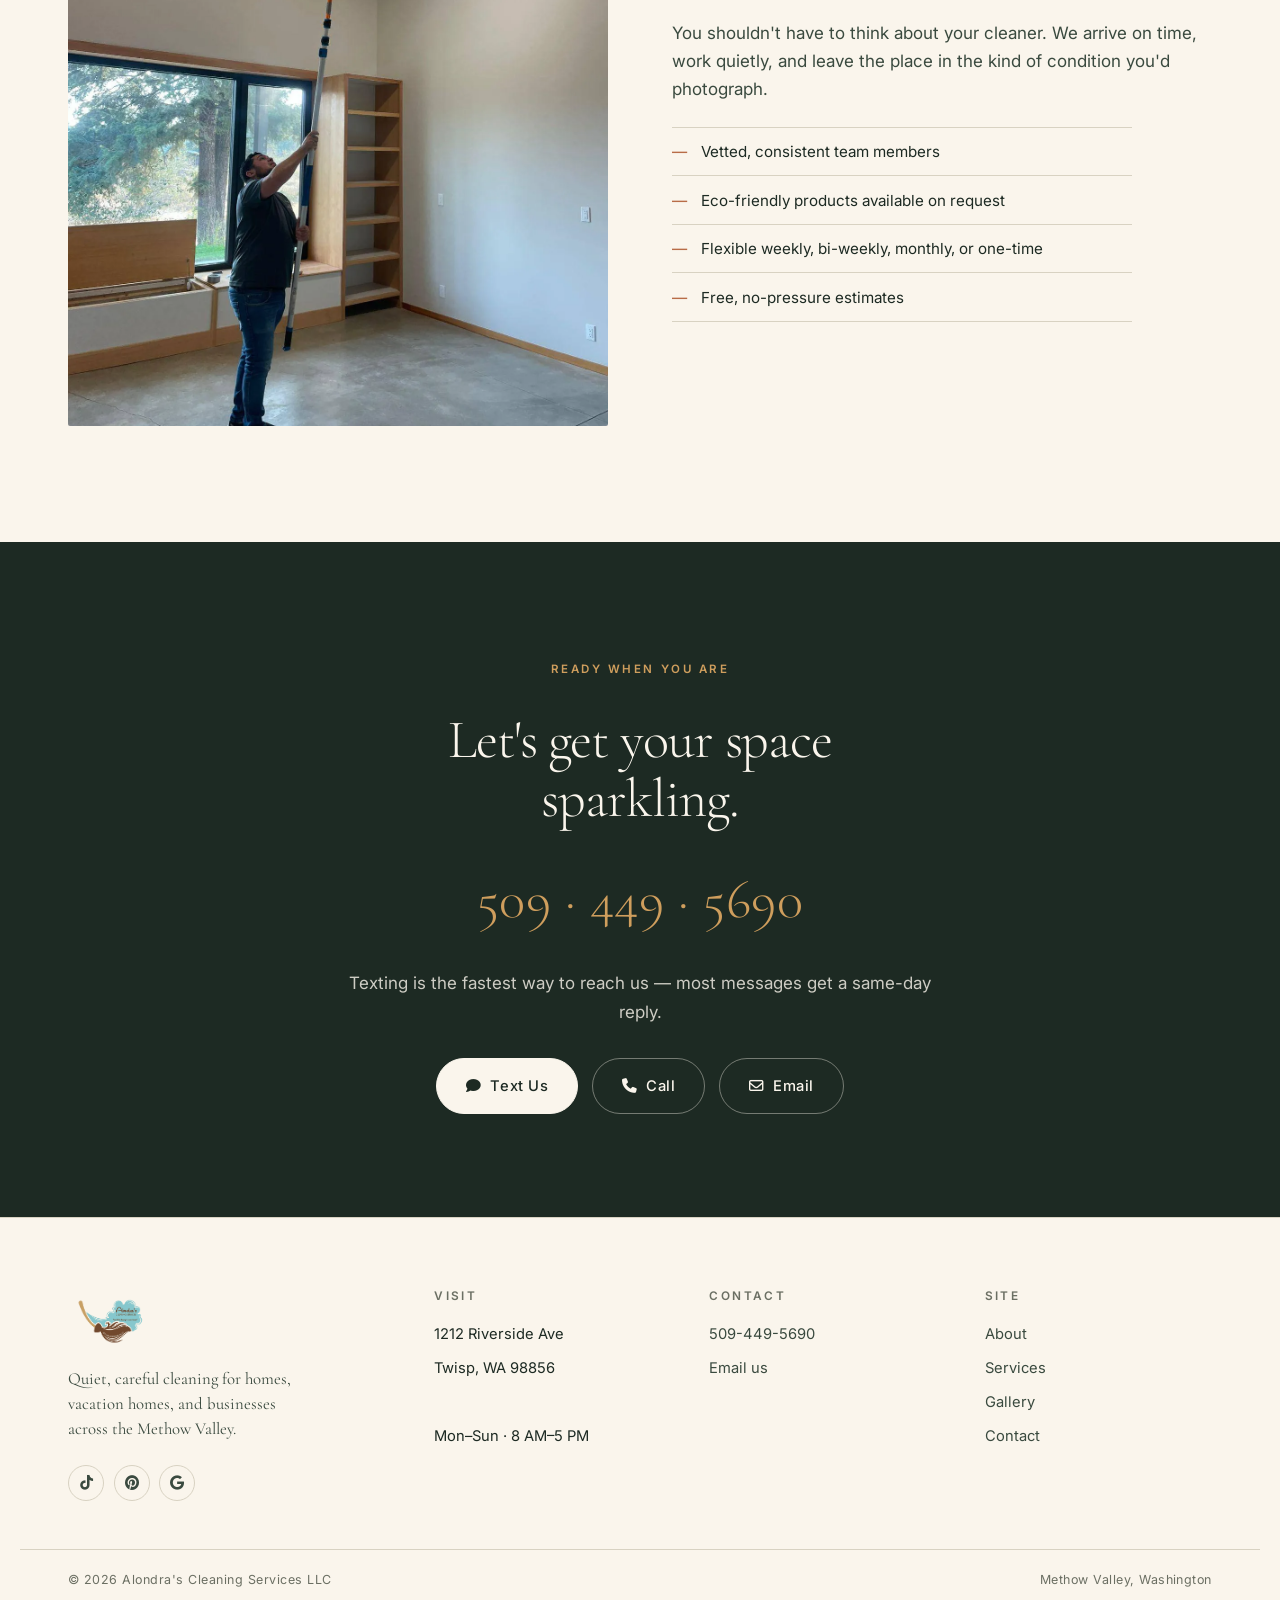
==== commit 9310c049: "Phone in nav row (placed, not scattered); shorten hero CTAs; fix mobile nav structure" ====
--- a/public/index.html
+++ b/public/index.html
@@ -20,19 +20,19 @@
     <a class="brand" href="index.html" aria-label="Alondra's Cleaning Services LLC">
       <img src="images/a21b0e-b03e5cfa-d159-422f-95df-f5fbe73e26fc_normalLogo.webp" alt="Alondra's Cleaning Services LLC" />
     </a>
-    <a class="phone-primary" href="tel:+15094495690">
-      <i class="fa-solid fa-phone"></i><span>509 · 449 · 5690</span>
-    </a>
     <button class="nav-toggle" id="navToggle" aria-controls="primaryNav" aria-expanded="false">Menu</button>
   </div>
 </header>
 <nav class="primary-nav" id="primaryNav">
   <div class="container">
-    <a href="index.html" class="active">Home</a>
-    <a href="about.html">About</a>
-    <a href="services.html">Services</a>
-    <a href="gallery.html">Gallery</a>
-    <a href="contact.html">Contact</a>
+    <div class="nav-links">
+      <a href="index.html" class="active">Home</a>
+      <a href="about.html">About</a>
+      <a href="services.html">Services</a>
+      <a href="gallery.html">Gallery</a>
+      <a href="contact.html">Contact</a>
+    </div>
+    <a class="phone-primary" href="tel:+15094495690">509-449-5690</a>
   </div>
 </nav>
 
@@ -41,8 +41,8 @@
     <h1>Honest, careful cleaning for the homes of the <em>valley</em>.</h1>
     <p>We've been quietly caring for homes, vacation homes, and businesses from Lost River to Carlton for more than a decade — one careful clean at a time.</p>
     <div class="hero-actions">
-      <a class="btn btn-light" href="sms:+15094495690"><i class="fa-solid fa-comment"></i> Text 509-449-5690</a>
-      <a class="btn" style="background:transparent; color:var(--cream); border-color:rgba(250,245,236,0.5);" href="tel:+15094495690"><i class="fa-solid fa-phone"></i> Call</a>
+      <a class="btn btn-light" href="sms:+15094495690"><i class="fa-solid fa-comment"></i> Text Us</a>
+      <a class="btn" style="background:transparent; color:var(--cream); border-color:rgba(250,245,236,0.5);" href="tel:+15094495690"><i class="fa-solid fa-phone"></i> Call Us</a>
     </div>
   </div>
   <div class="hero-meta">— Alondra's Cleaning Services</div>
--- a/public/styles.css
+++ b/public/styles.css
@@ -158,13 +158,19 @@
 }
 .primary-nav .container {
   display: flex;
-  justify-content: center;
-  gap: 2.4rem;
-  padding-top: 0.85rem;
-  padding-bottom: 0.85rem;
+  justify-content: space-between;
+  align-items: center;
+  gap: 2rem;
+  padding-top: 0.95rem;
+  padding-bottom: 0.95rem;
   flex-wrap: wrap;
 }
-.primary-nav a {
+.nav-links {
+  display: flex;
+  gap: 2.2rem;
+  flex-wrap: wrap;
+}
+.nav-links a {
   font-size: 0.85rem;
   letter-spacing: 0.18em;
   text-transform: uppercase;
@@ -172,14 +178,18 @@
   font-weight: 500;
   position: relative;
 }
-.primary-nav a:hover,
-.primary-nav a.active { color: var(--ink); }
-.primary-nav a.active::after {
+.nav-links a:hover,
+.nav-links a.active { color: var(--ink); }
+.nav-links a.active::after {
   content: "";
   position: absolute;
   left: 0; right: 0; bottom: -8px;
   height: 1px;
   background: var(--clay);
+}
+.primary-nav .phone-primary {
+  font-size: 1.2rem;
+  letter-spacing: 0.04em;
 }
 
 .nav-toggle {
@@ -213,9 +223,11 @@
   .nav-toggle { display: inline-block; }
   .primary-nav { display: none; }
   .primary-nav.open { display: block; }
-  .primary-nav .container { flex-direction: column; gap: 0; padding: 0; }
-  .primary-nav a { padding: 1rem var(--gutter); border-bottom: 1px solid var(--rule); width: 100%; text-align: center; }
-  .primary-nav a.active::after { display: none; }
+  .primary-nav .container { flex-direction: column; gap: 0; padding: 0; align-items: stretch; }
+  .nav-links { flex-direction: column; gap: 0; width: 100%; }
+  .nav-links a { padding: 1rem var(--gutter); border-bottom: 1px solid var(--rule); width: 100%; text-align: center; }
+  .nav-links a.active::after { display: none; }
+  .primary-nav .phone-primary { padding: 1.1rem var(--gutter); border-bottom: 1px solid var(--rule); justify-content: center; font-size: 1.4rem; }
 }
 
 /* HERO */
